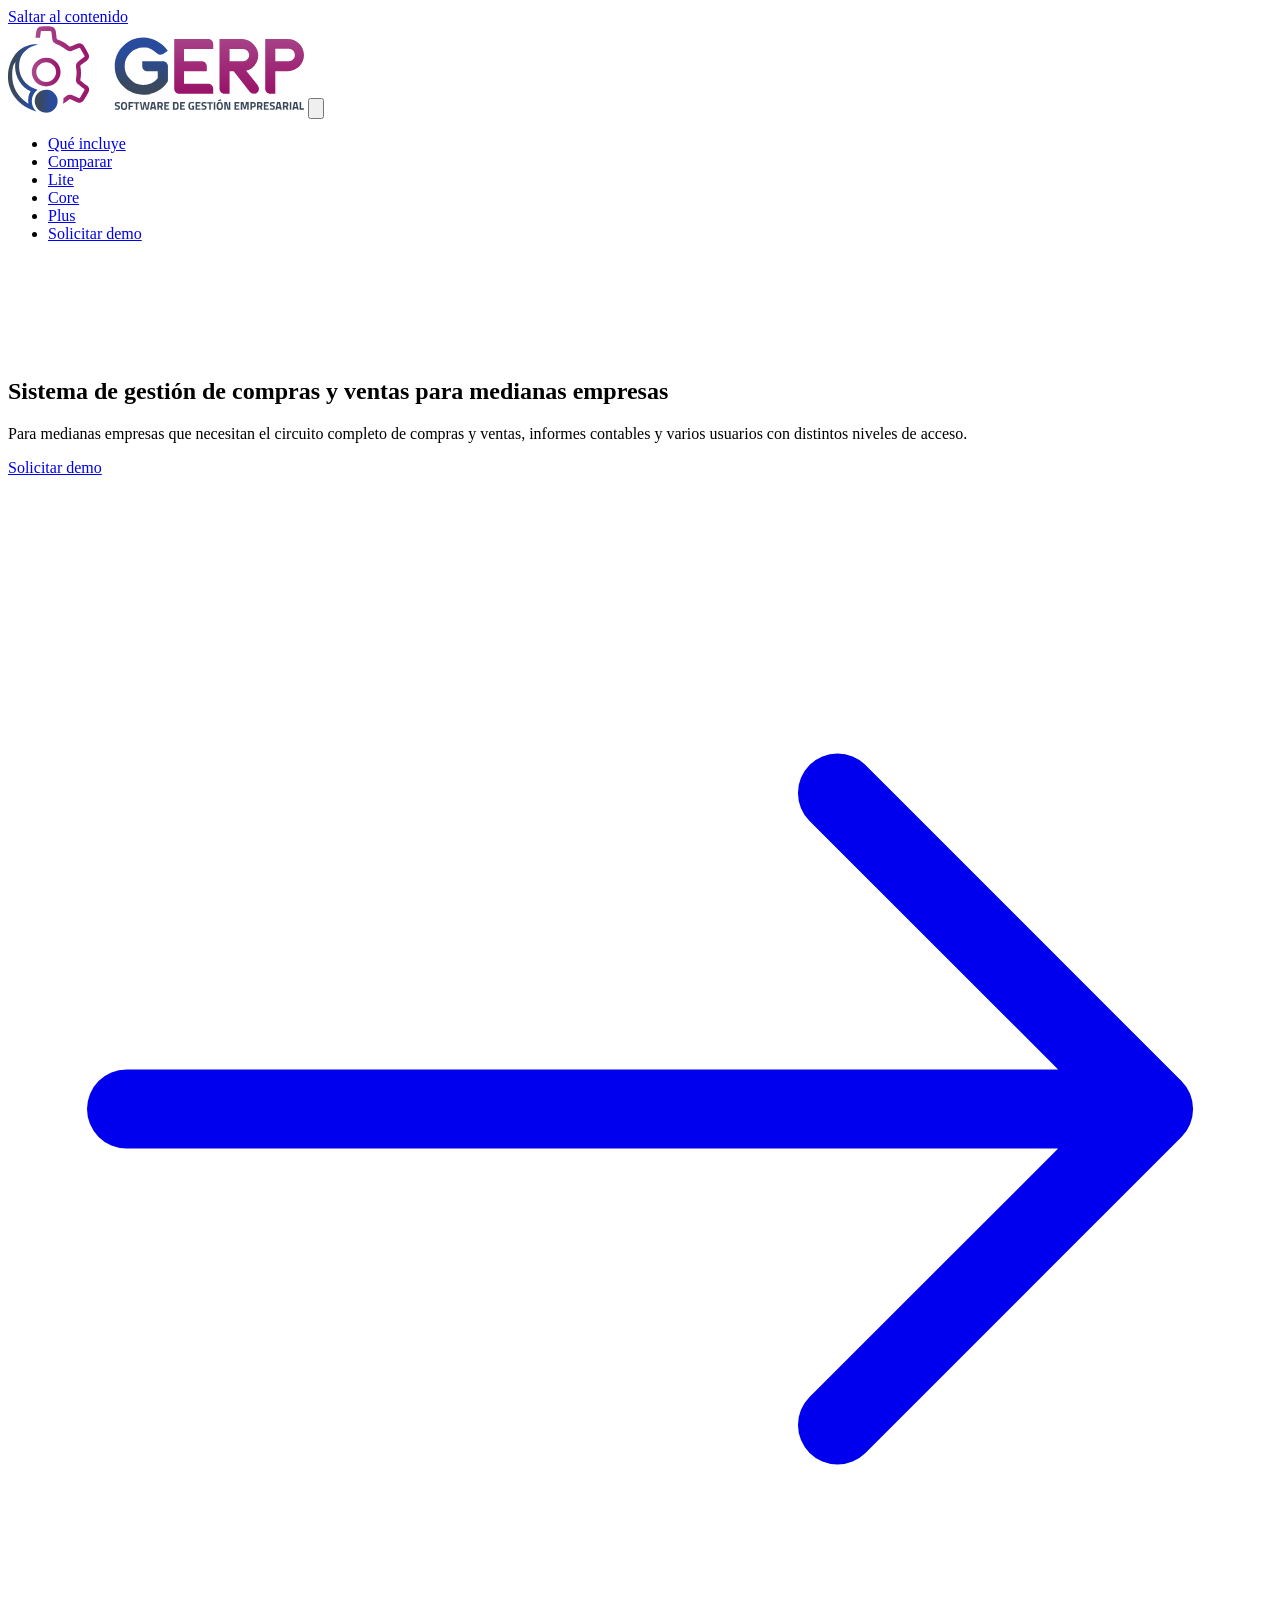
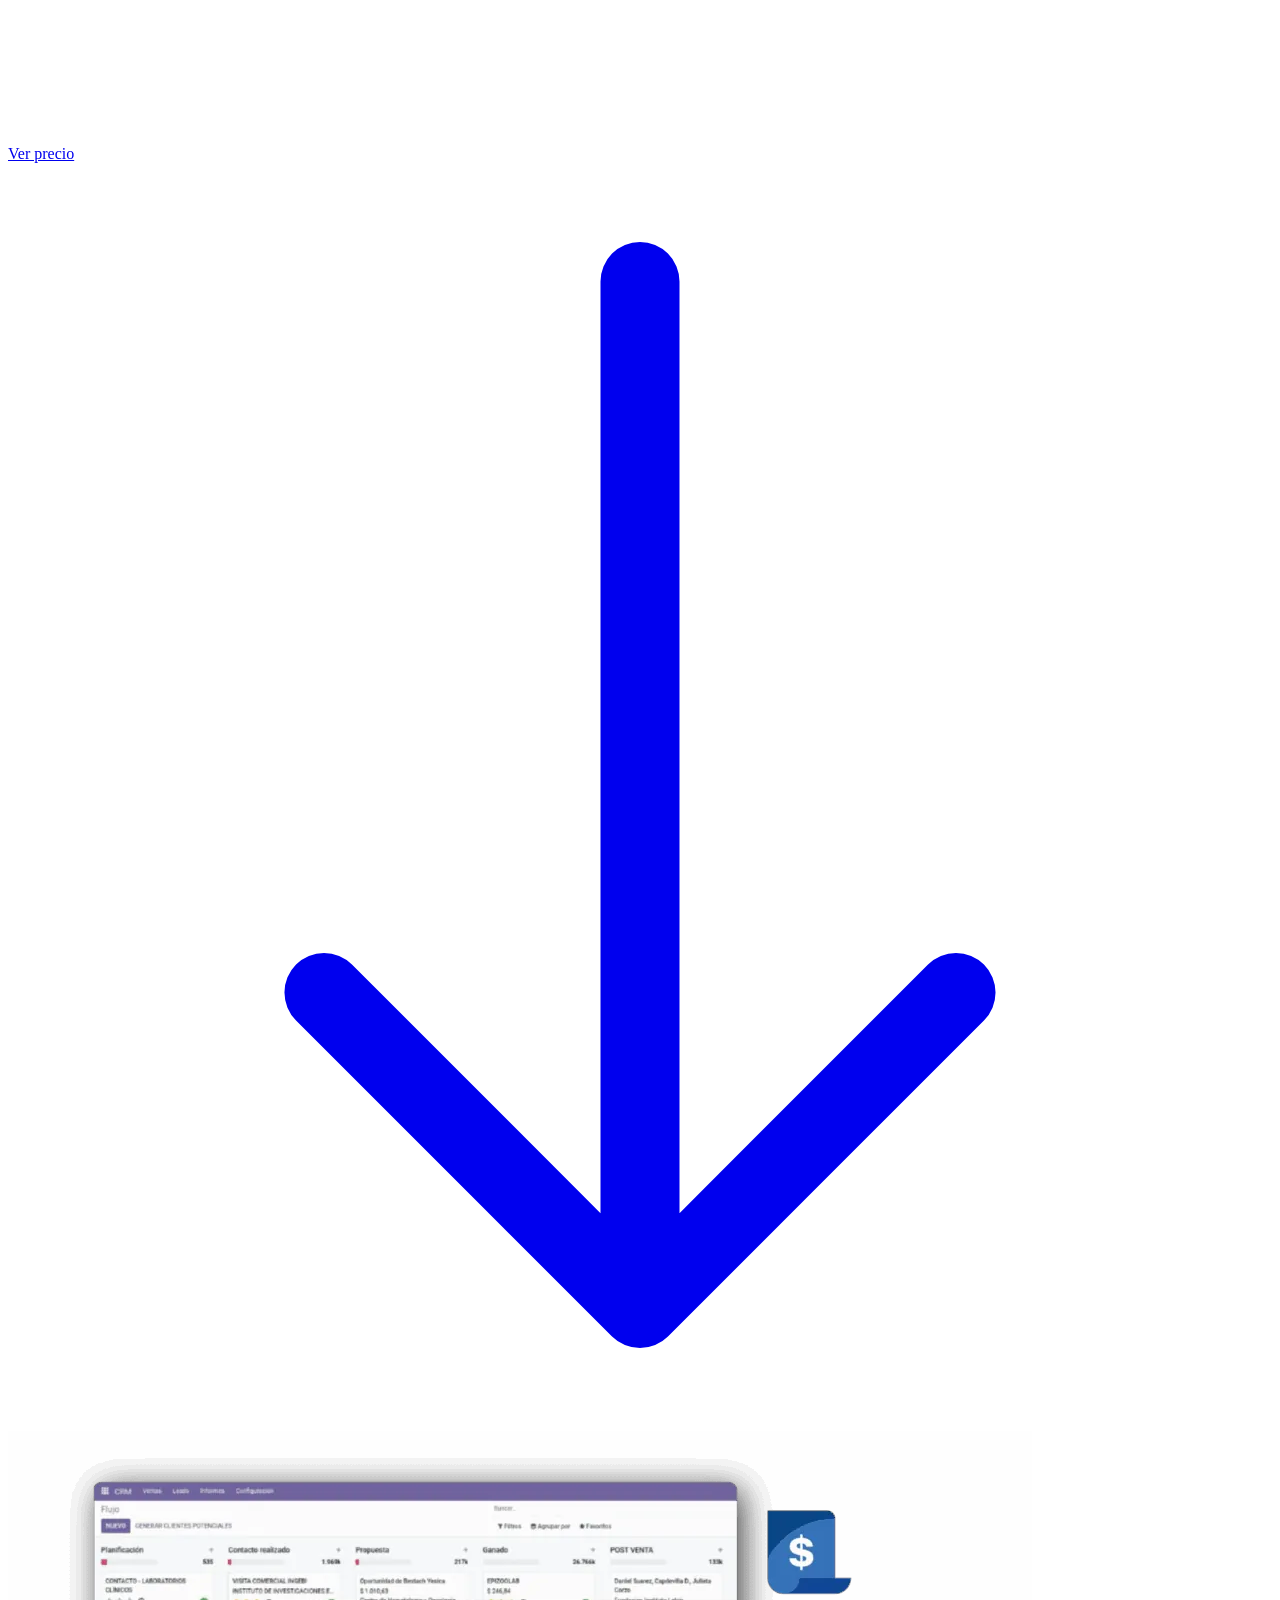
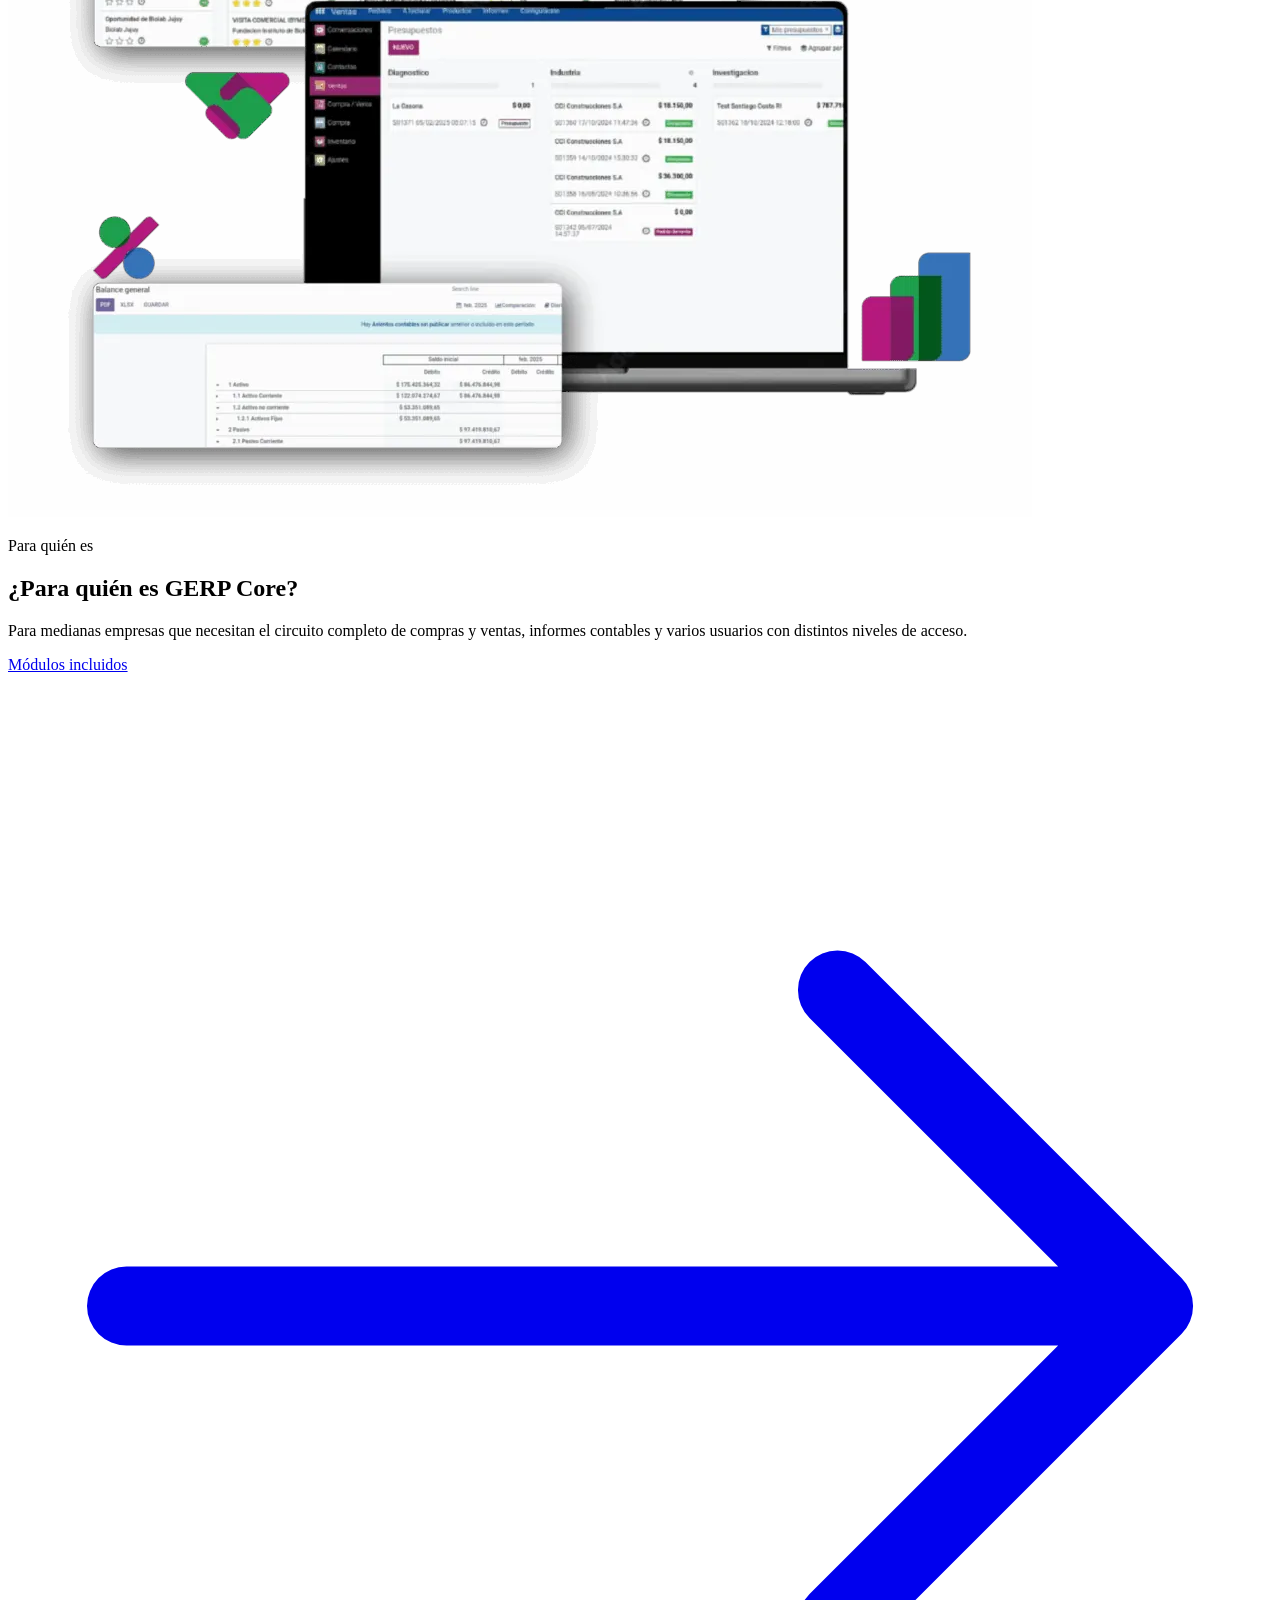
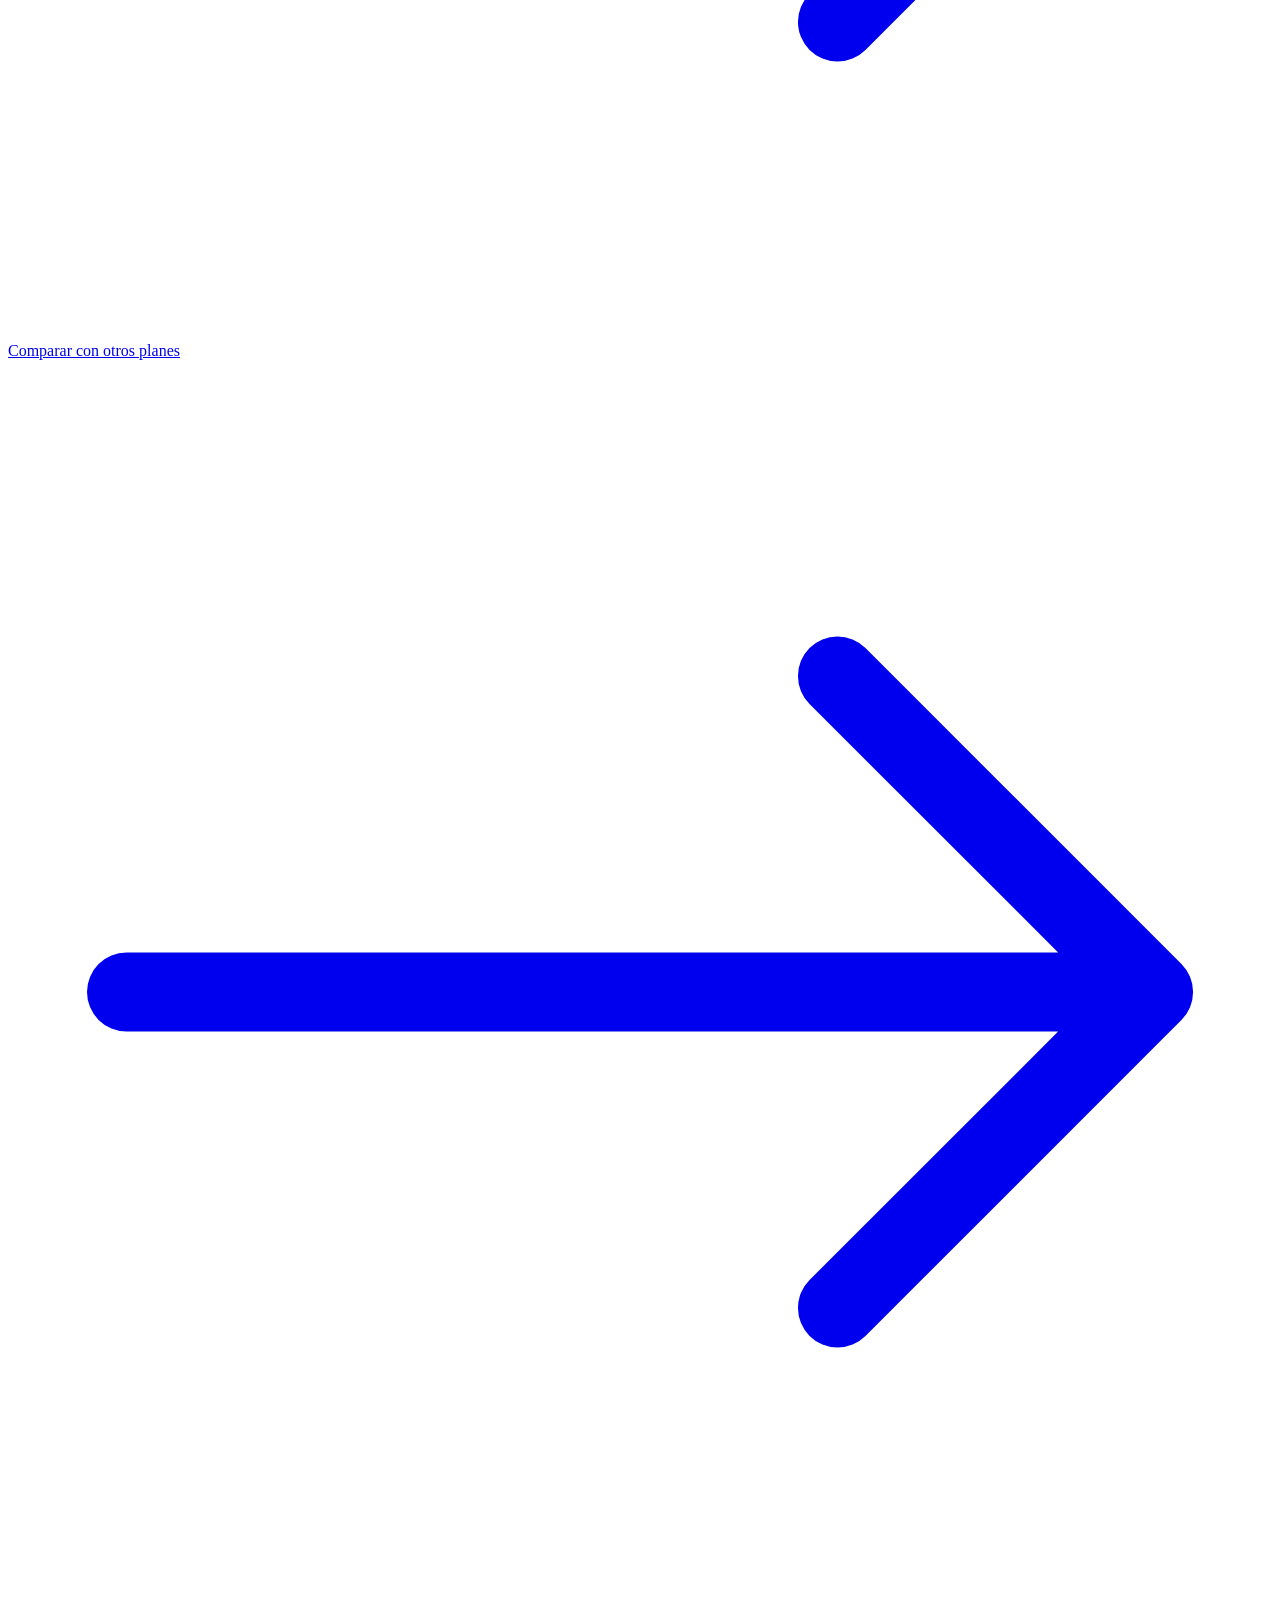
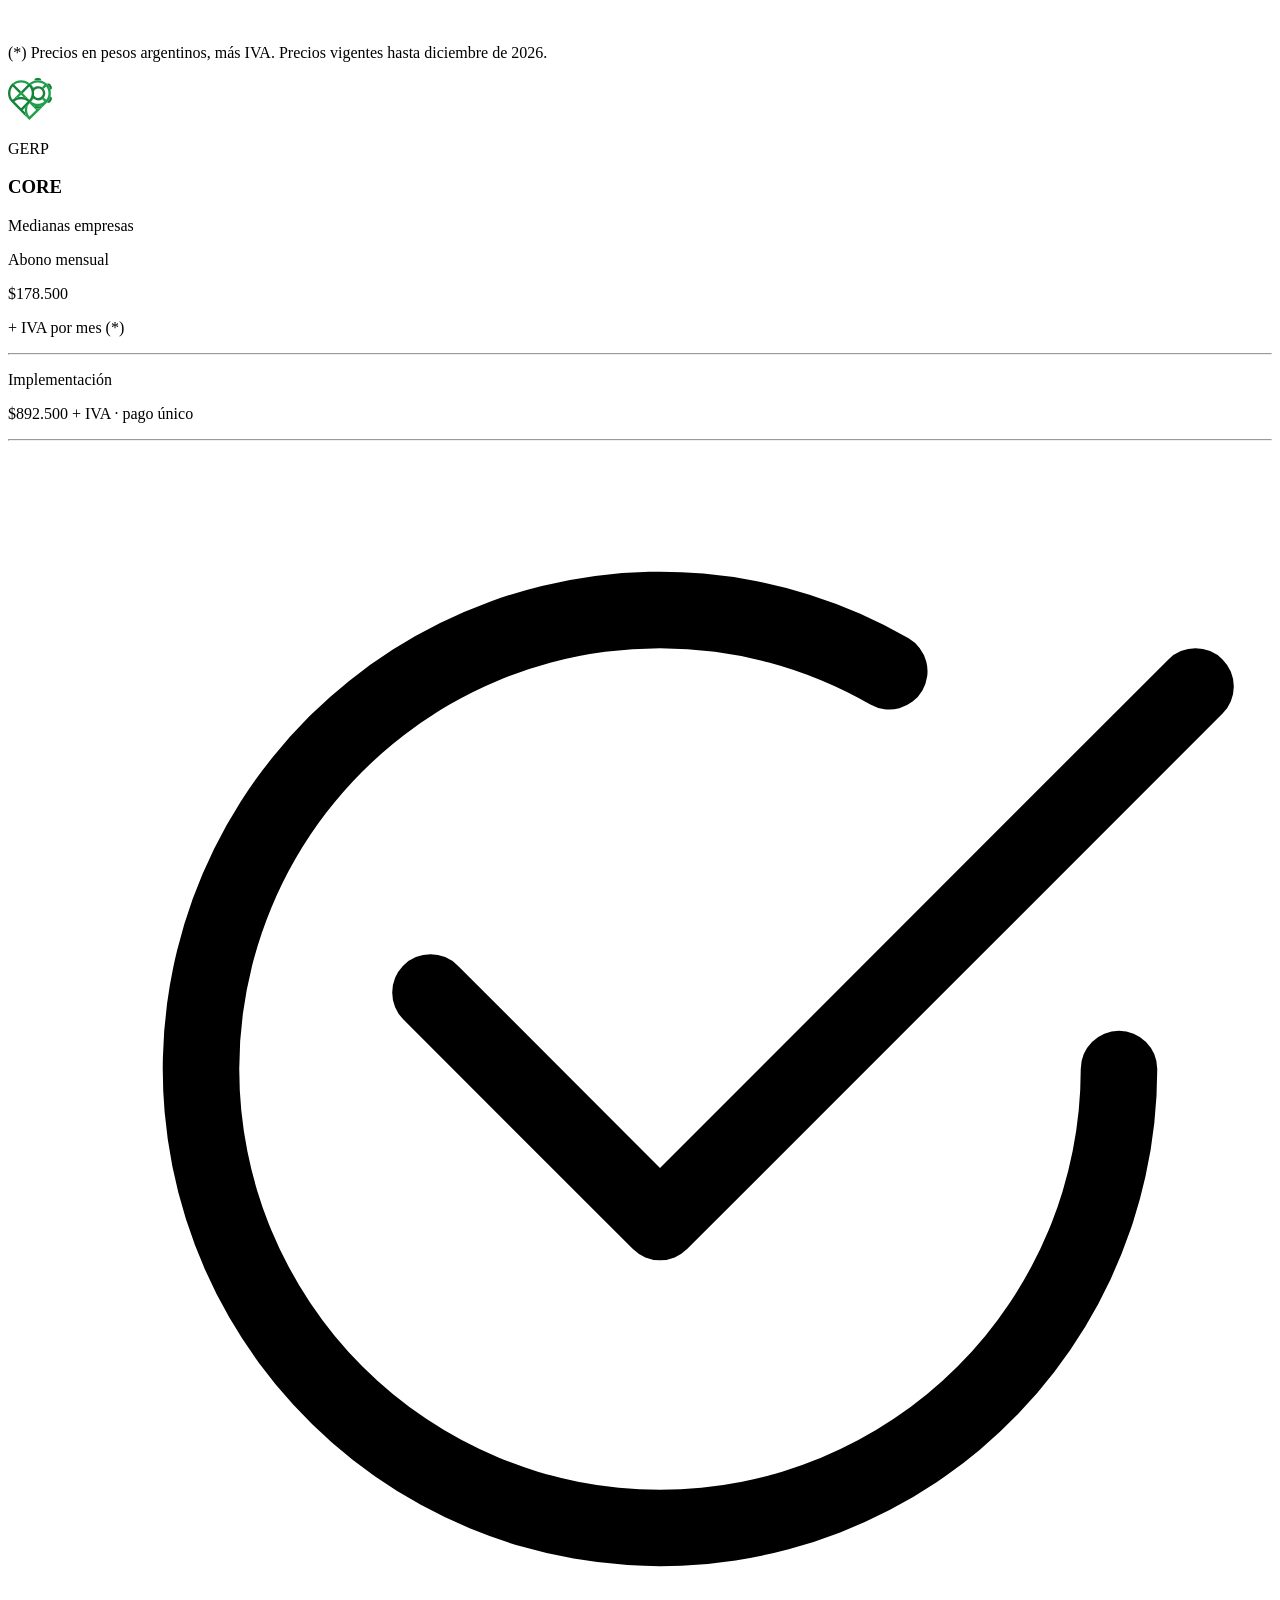
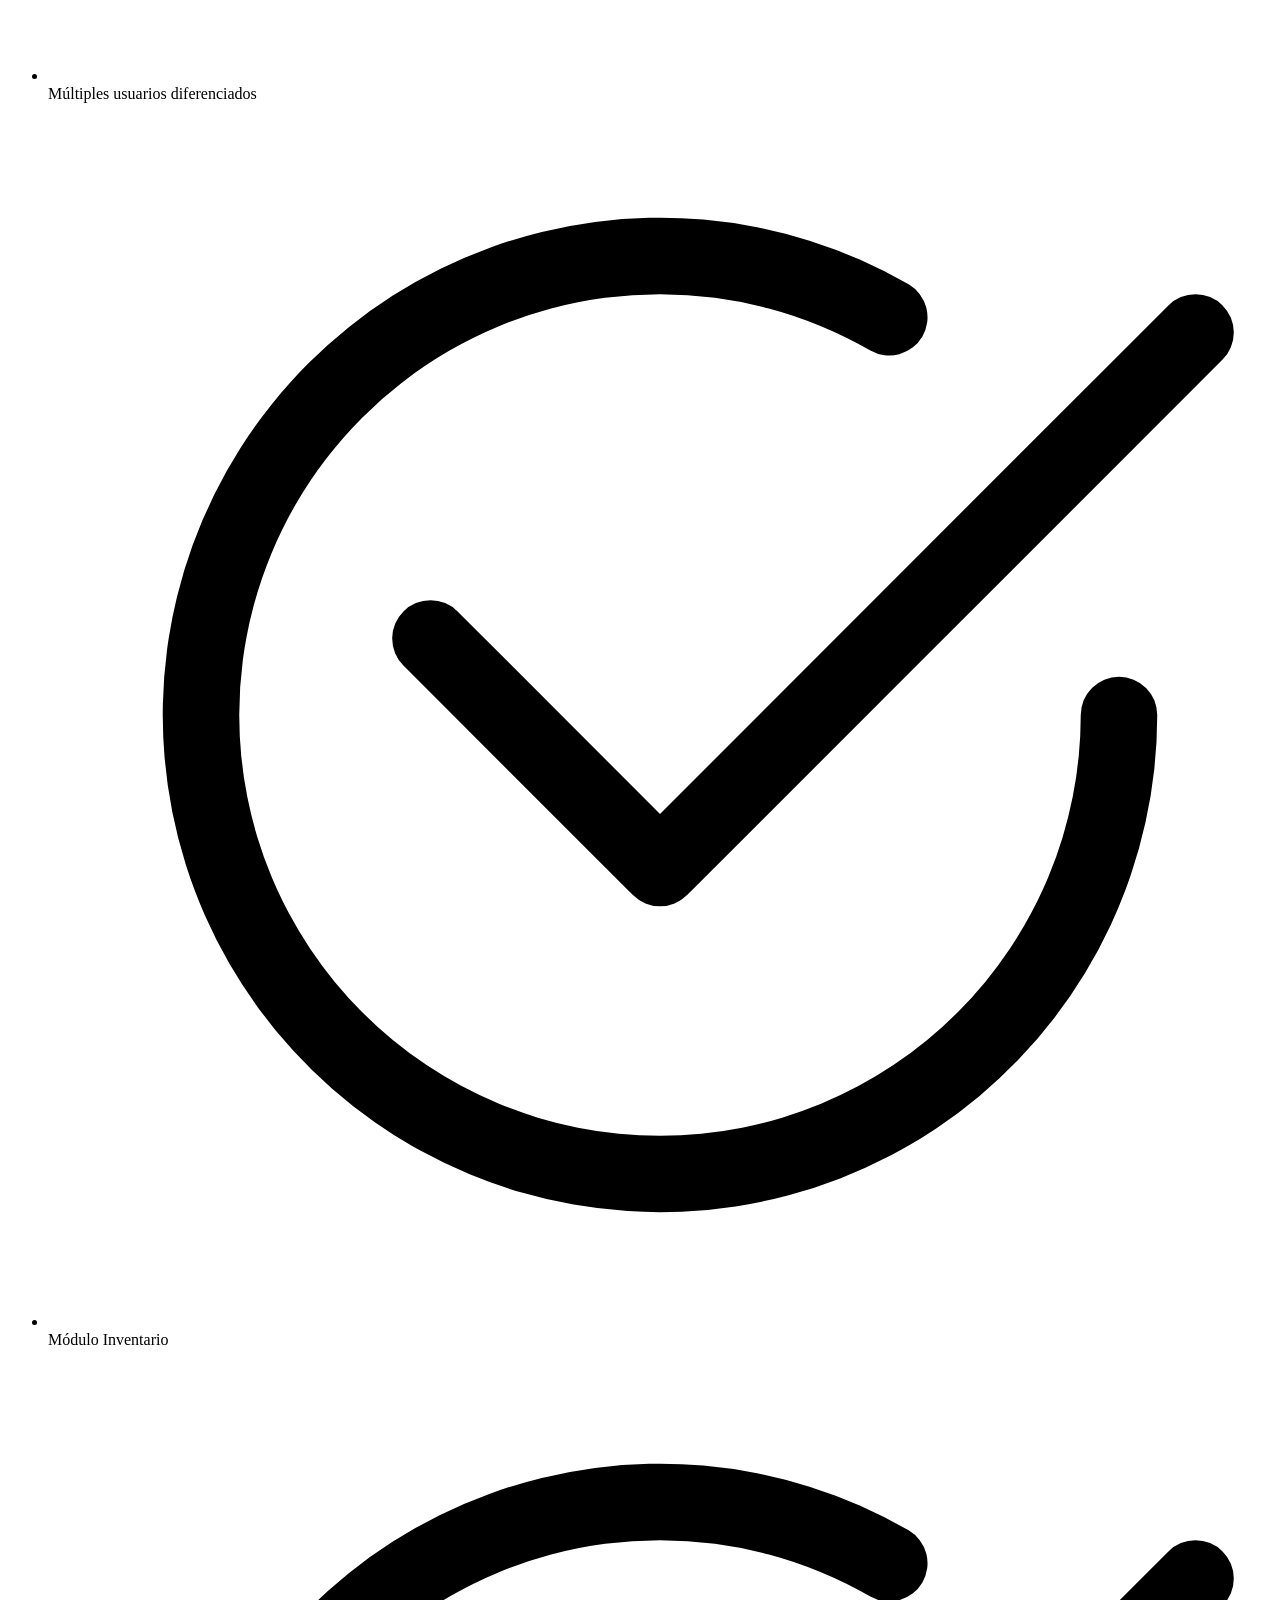
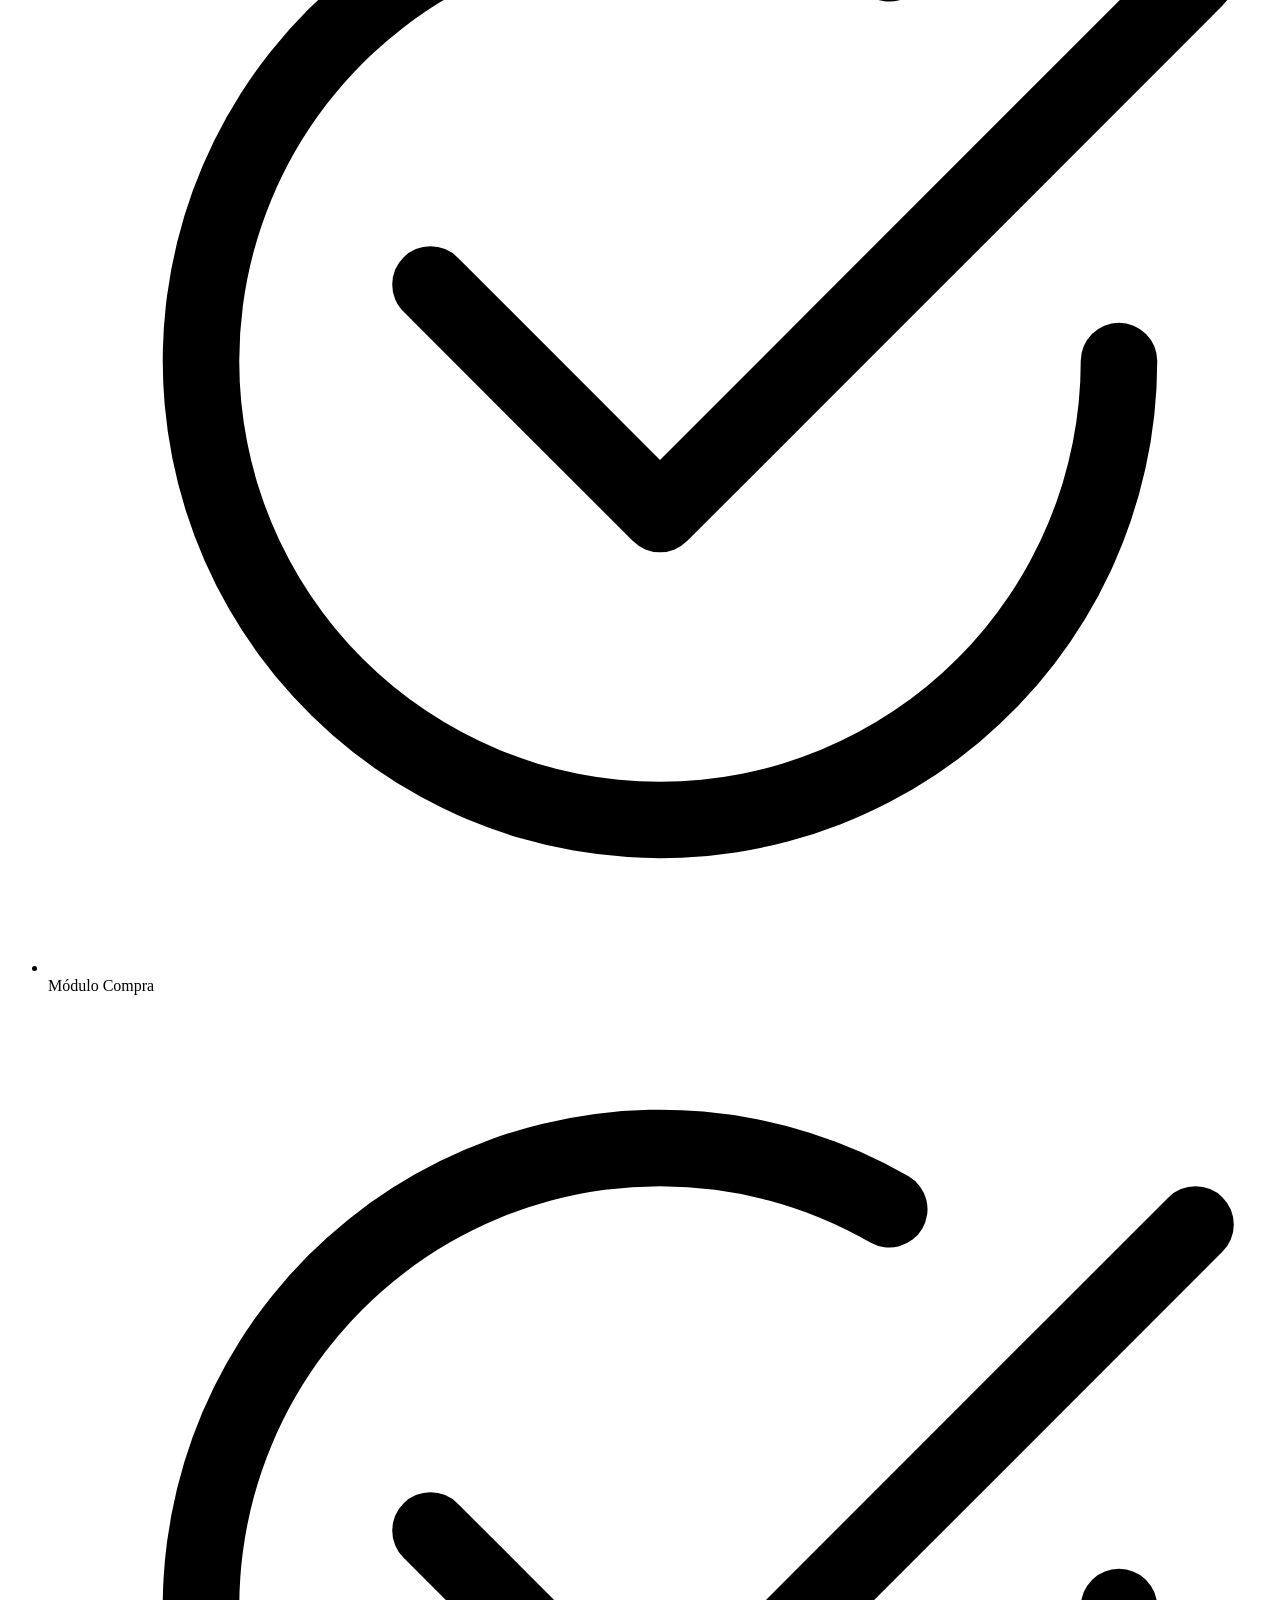
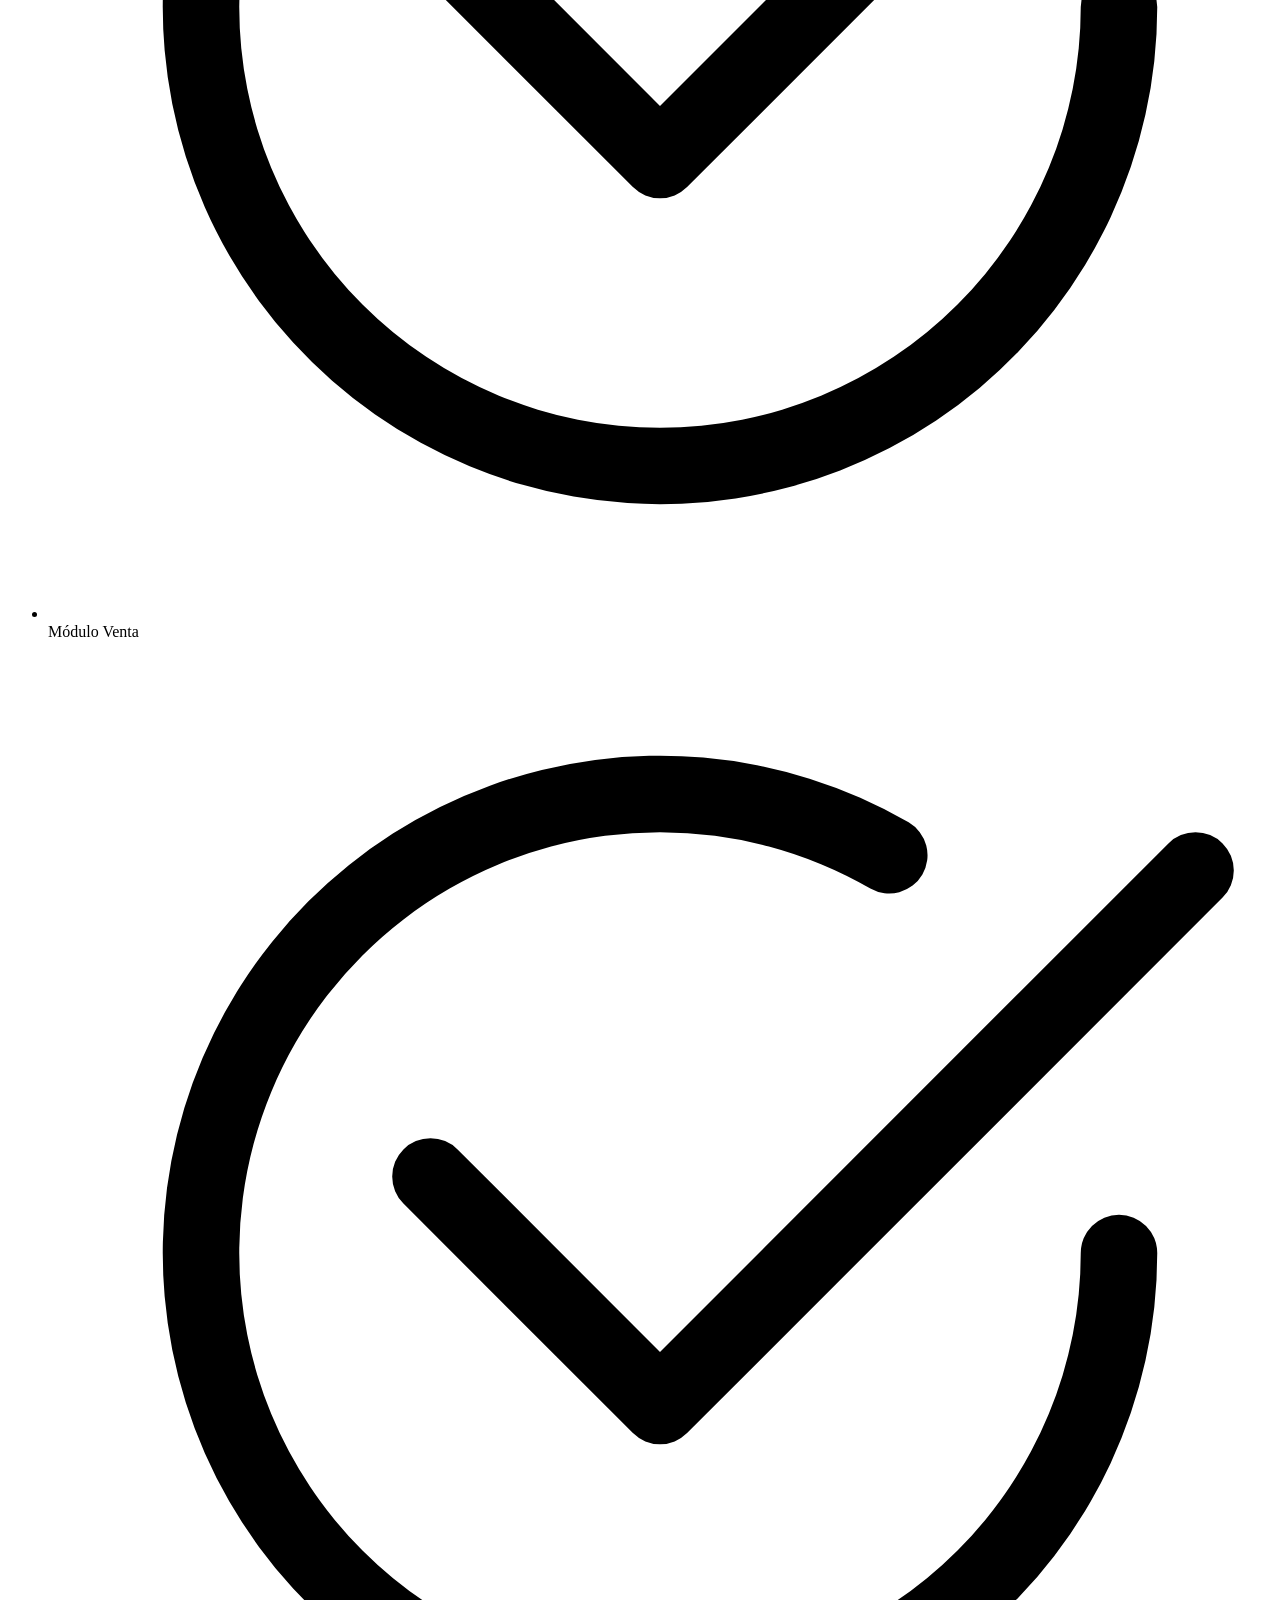
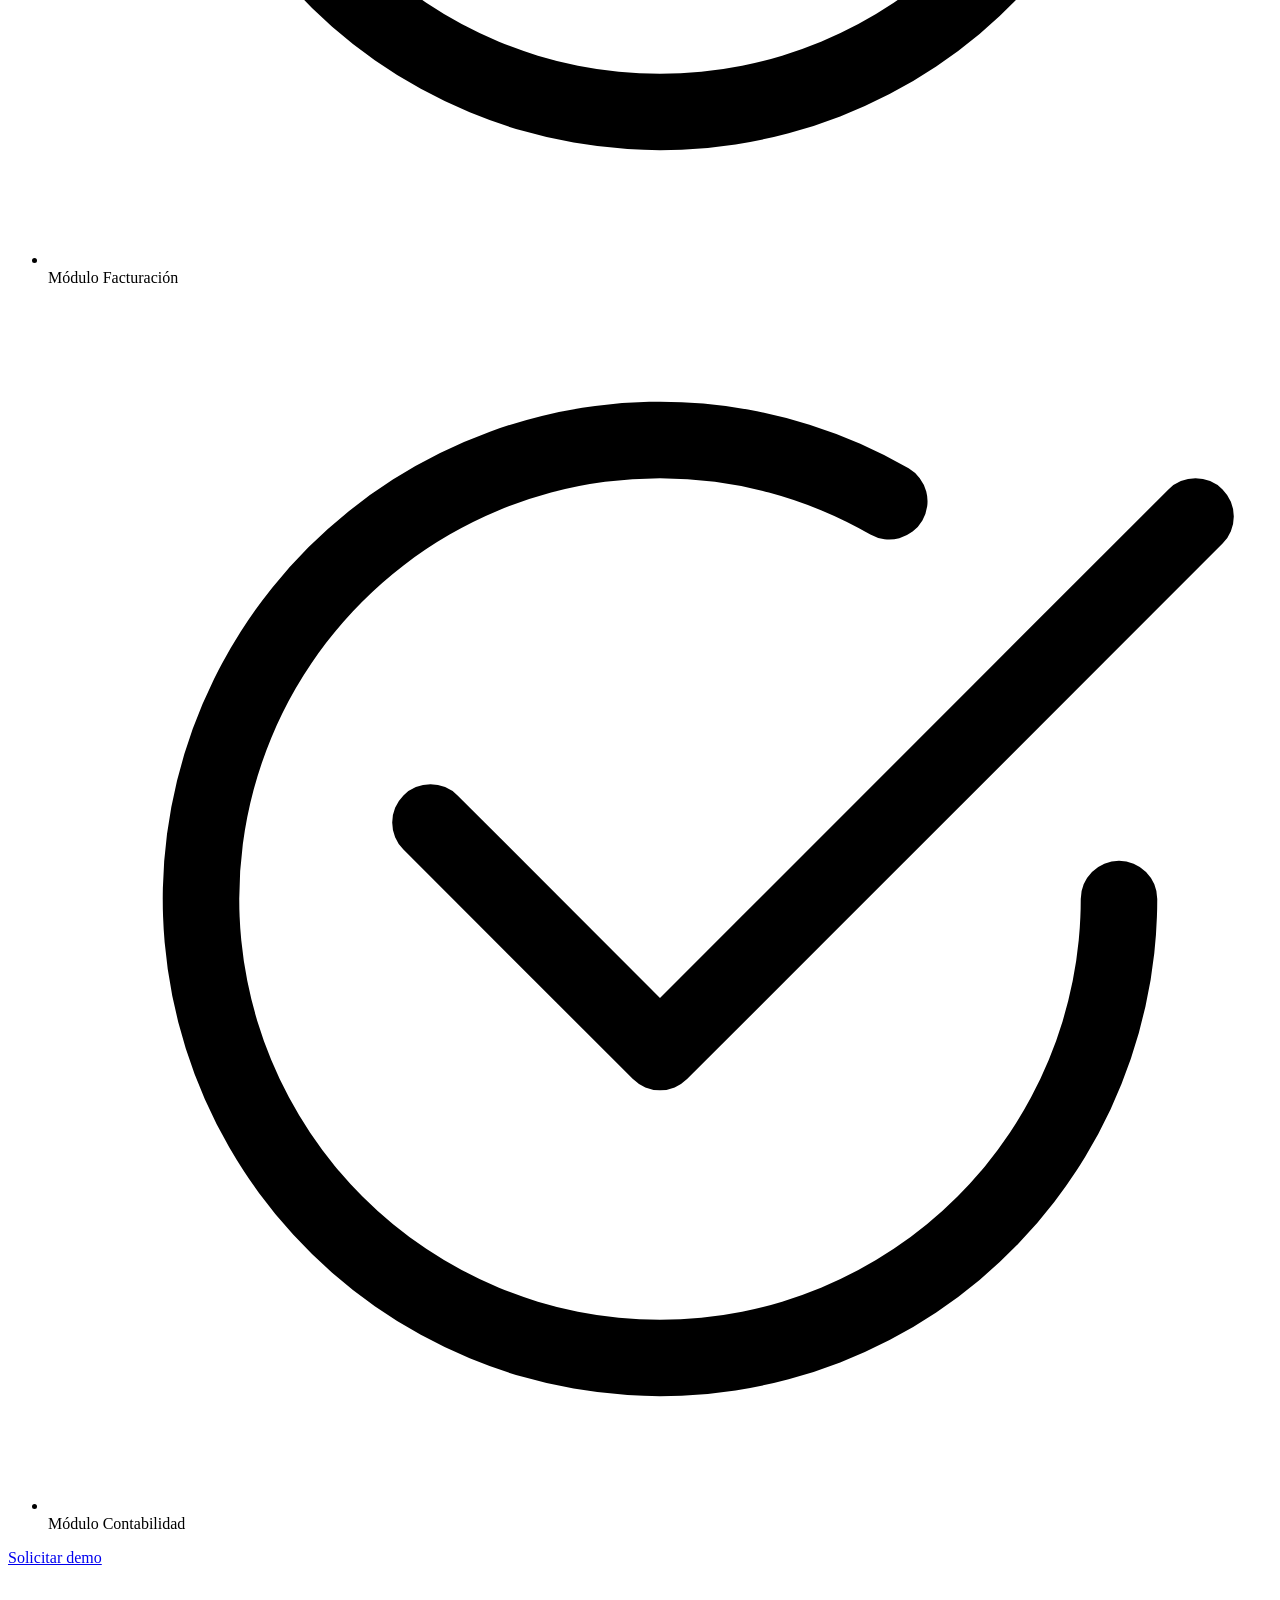
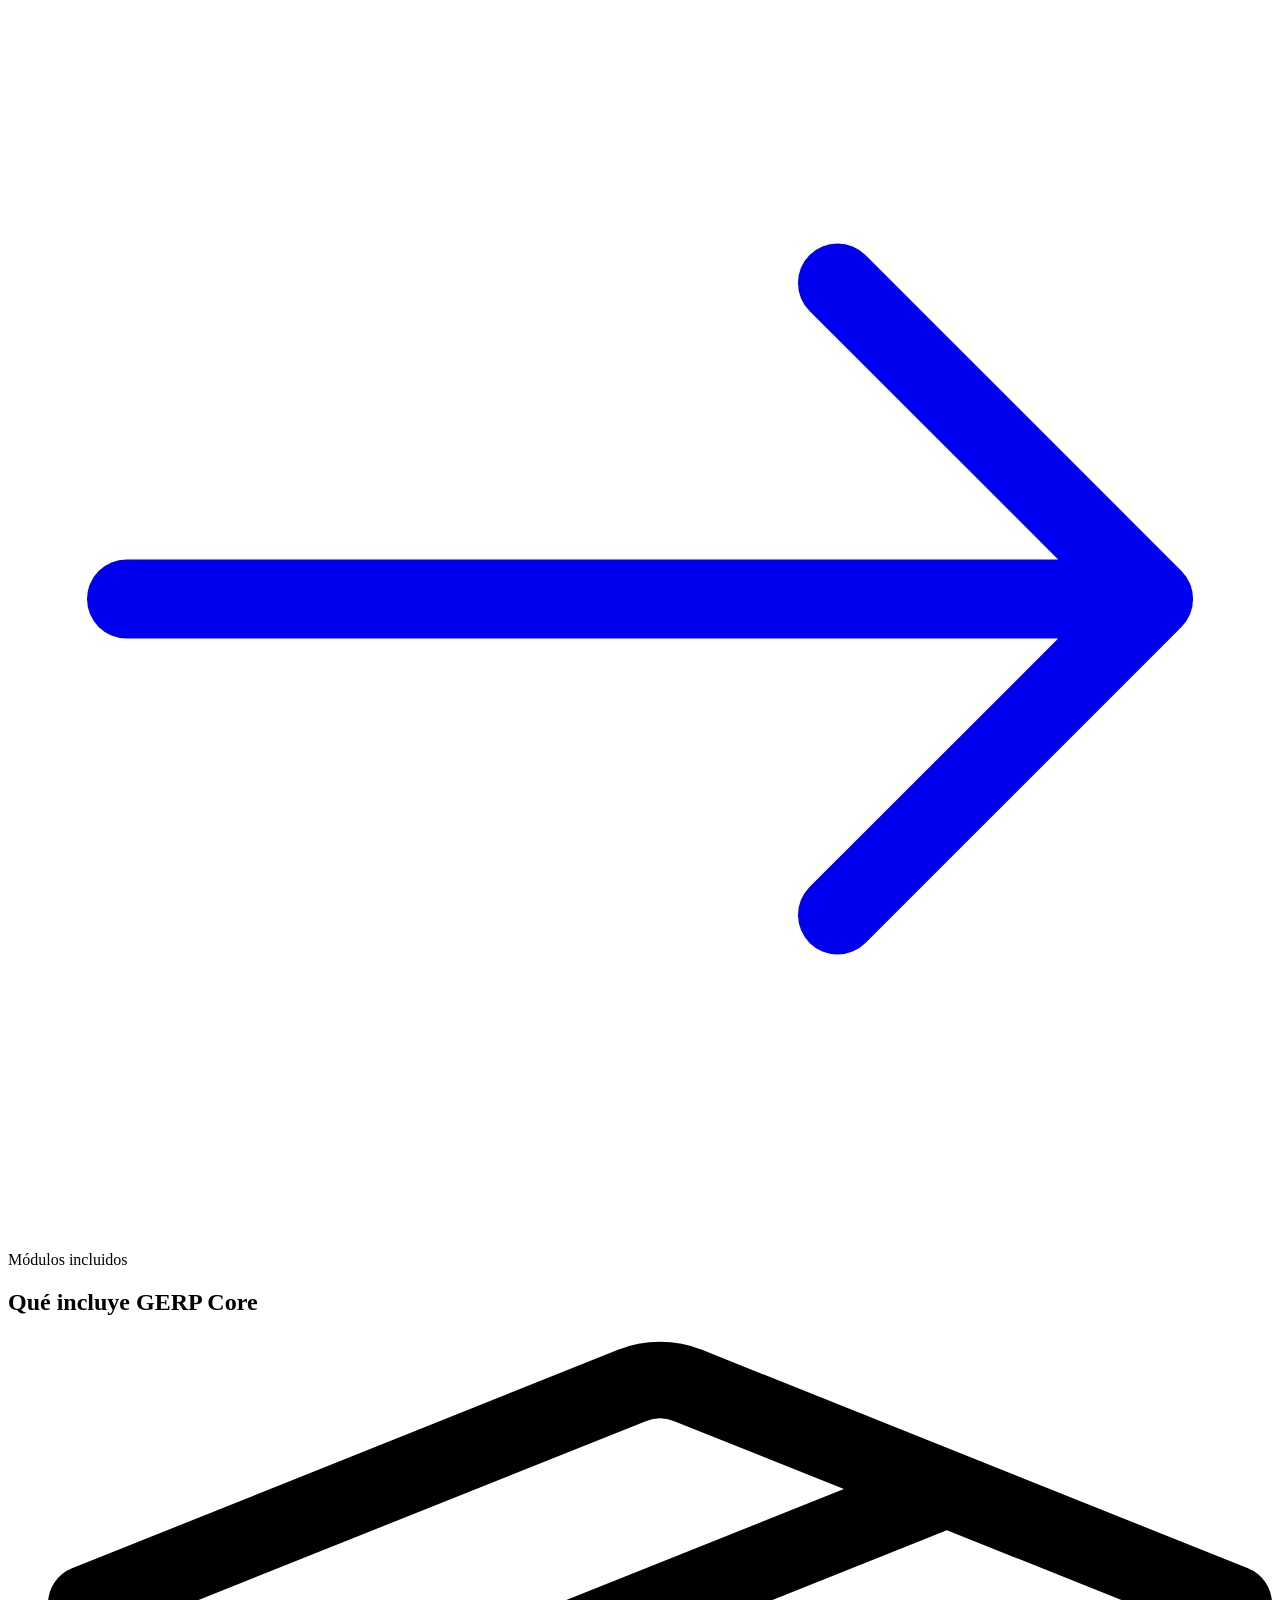
==== core/index.html @ 9de5ced8 "GERP: landings /lite/ /core/ /plus/, íconos y colores de cada versión, comparador de planes, sectore" ====
<!doctype html>
<html lang="es-AR">
<head>
  <meta charset="utf-8">
  <meta name="viewport" content="width=device-width, initial-scale=1">
  <title>GERP Core | Sistema de gestión de compras y ventas para pymes</title>
  <meta name="description" content="GERP Core: sistema de gestión para medianas empresas. Circuito completo de compras y ventas, facturación, contabilidad e inventario, con múltiples usuarios. Precio y demo.">
  <meta name="robots" content="index, follow, max-image-preview:large">
<link rel="canonical" href="https://gerp.ar/core/">  <meta property="og:type" content="website">
  <meta property="og:locale" content="es_AR">
  <meta property="og:site_name" content="GERP">
  <meta property="og:title" content="GERP Core | Sistema de gestión de compras y ventas para pymes">
  <meta property="og:description" content="GERP Core: sistema de gestión para medianas empresas. Circuito completo de compras y ventas, facturación, contabilidad e inventario, con múltiples usuarios. Precio y demo.">
<meta property="og:url" content="https://gerp.ar/core/">  <meta property="og:image" content="https://gerp.ar/assets/img/og/gerp.jpg">
  <meta property="og:image:width" content="1200">
  <meta property="og:image:height" content="630">
  <meta name="twitter:card" content="summary_large_image">
  <meta name="twitter:title" content="GERP Core | Sistema de gestión de compras y ventas para pymes">
  <meta name="twitter:description" content="GERP Core: sistema de gestión para medianas empresas. Circuito completo de compras y ventas, facturación, contabilidad e inventario, con múltiples usuarios. Precio y demo.">
  <meta name="twitter:image" content="https://gerp.ar/assets/img/og/gerp.jpg">
  <meta name="theme-color" content="#ffffff">
  <link rel="icon" href="../favicon.ico" sizes="48x48">
  <link rel="icon" type="image/png" sizes="32x32" href="../assets/icons/favicon/favicon-32x32.png">
  <link rel="icon" type="image/png" sizes="16x16" href="../assets/icons/favicon/favicon-16x16.png">
  <link rel="apple-touch-icon" sizes="180x180" href="../assets/icons/favicon/apple-touch-icon.png">
  <link rel="manifest" href="../assets/icons/favicon/site.webmanifest">
  <link rel="preconnect" href="https://fonts.googleapis.com">
  <link rel="preconnect" href="https://fonts.gstatic.com" crossorigin>
  <link rel="preload" as="style" href="https://fonts.googleapis.com/css2?family=Titillium+Web:ital,wght@0,300;0,400;0,600;0,700;1,400&amp;display=swap">
  <link rel="stylesheet" href="https://fonts.googleapis.com/css2?family=Titillium+Web:ital,wght@0,300;0,400;0,600;0,700;1,400&amp;display=swap" media="print" onload="this.media='all'">
  <noscript><link rel="stylesheet" href="https://fonts.googleapis.com/css2?family=Titillium+Web:ital,wght@0,300;0,400;0,600;0,700;1,400&amp;display=swap"></noscript>
<link rel="preload" as="image" type="image/webp" href="../assets/img/gerp/gerp-hero-1920.webp" media="(min-width: 901px)" fetchpriority="high">
<link rel="preload" as="image" type="image/webp" href="../assets/img/gerp/gerp-hero-900.webp" media="(max-width: 900px)" fetchpriority="high">
  <link rel="stylesheet" href="../assets/css/styles.css">
  <link rel="stylesheet" href="../assets/css/site.css">
<link rel="stylesheet" href="../assets/css/product.css">  <script type="application/ld+json">{
 "@context": "https://schema.org",
 "@graph": [
  {
   "@type": "Organization",
   "@id": "https://gerp.ar/#organizacion",
   "name": "GENEOS",
   "legalName": "Cooperativa de Trabajo GENEOS Ltda.",
   "url": "https://geneos.coop.ar/",
   "email": "info@geneos.com.ar",
   "telephone": "+54 9 249 452-1418",
   "address": {
    "@type": "PostalAddress",
    "streetAddress": "Alem 1015",
    "addressLocality": "Tandil",
    "addressRegion": "Buenos Aires",
    "postalCode": "B7000",
    "addressCountry": "AR"
   }
  },
  {
   "@type": "WebPage",
   "@id": "https://gerp.ar/core/#pagina",
   "url": "https://gerp.ar/core/",
   "name": "GERP Core | Sistema de gestión de compras y ventas para pymes",
   "description": "GERP Core: sistema de gestión para medianas empresas. Circuito completo de compras y ventas, facturación, contabilidad e inventario, con múltiples usuarios. Precio y demo.",
   "inLanguage": "es-AR",
   "publisher": {
    "@id": "https://gerp.ar/#organizacion"
   },
   "primaryImageOfPage": "https://gerp.ar/assets/img/og/gerp.jpg"
  }
 ]
}</script>
<script type="application/ld+json">{
 "@context": "https://schema.org",
 "@type": "FAQPage",
 "mainEntity": [
  {
   "@type": "Question",
   "name": "¿Cuántos usuarios puedo tener?",
   "acceptedAnswer": {
    "@type": "Answer",
    "text": "Múltiples usuarios, cada uno con su nivel de visualización y de acceso."
   }
  },
  {
   "@type": "Question",
   "name": "¿Qué incluye el circuito de compras?",
   "acceptedAnswer": {
    "@type": "Answer",
    "text": "Presupuestos, órdenes de compra generadas desde el presupuesto, autorización, recepción de mercadería, facturas de proveedores, notas de crédito y pagos."
   }
  },
  {
   "@type": "Question",
   "name": "¿Qué diferencia hay entre GERP Core y GERP Plus?",
   "acceptedAnswer": {
    "@type": "Answer",
    "text": "GERP Plus suma un módulo de CRM (leads, oportunidades, equipos de venta y comisiones) y un módulo de producción MRP (listas de materiales, órdenes de producción y centros de producción)."
   }
  },
  {
   "@type": "Question",
   "name": "¿Cómo es la implementación?",
   "acceptedAnswer": {
    "@type": "Answer",
    "text": "Configuramos el sistema, cargamos tus datos iniciales, capacitamos a las personas que lo van a usar y te acompañamos con soporte. La implementación de GERP Core tiene un costo único de $892.500 + IVA."
   }
  },
  {
   "@type": "Question",
   "name": "¿Cómo pido una demo?",
   "acceptedAnswer": {
    "@type": "Answer",
    "text": "Completá el formulario de esta página o escribinos por WhatsApp. Te contactamos para conocer tu empresa y mostrarte GERP Core."
   }
  }
 ]
}</script>
<script type="application/ld+json">{
 "@context": "https://schema.org",
 "@type": "SoftwareApplication",
 "@id": "https://gerp.ar/core/#software",
 "name": "GERP Core",
 "applicationCategory": "BusinessApplication",
 "applicationSubCategory": "ERP",
 "operatingSystem": "Web",
 "description": "GERP Core: sistema de gestión para medianas empresas. Circuito completo de compras y ventas, facturación, contabilidad e inventario, con múltiples usuarios. Precio y demo.",
 "url": "https://gerp.ar/core/",
 "image": "https://gerp.ar/assets/img/2024/11/G-ERP-Core.svg",
 "inLanguage": "es-AR",
 "publisher": {
  "@id": "https://gerp.ar/#organizacion"
 },
 "featureList": [
  "Inventario",
  "Compras",
  "Ventas",
  "Facturación",
  "Contabilidad"
 ],
 "offers": {
  "@type": "Offer",
  "name": "GERP Core",
  "price": 178500,
  "priceCurrency": "ARS",
  "url": "https://gerp.ar/core/",
  "priceSpecification": {
   "@type": "UnitPriceSpecification",
   "price": 178500,
   "priceCurrency": "ARS",
   "unitText": "mes",
   "valueAddedTaxIncluded": false
  }
 }
}</script>
<script type="application/ld+json">{
 "@context": "https://schema.org",
 "@type": "BreadcrumbList",
 "itemListElement": [
  {
   "@type": "ListItem",
   "position": 1,
   "name": "GERP",
   "item": "https://gerp.ar/"
  },
  {
   "@type": "ListItem",
   "position": 2,
   "name": "GERP Core",
   "item": "https://gerp.ar/core/"
  }
 ]
}</script>
</head>
<body class="standalone pp-theme-gerp page-gerp page-plan page-plan-core">
  <a class="skip-link" href="#contenido">Saltar al contenido</a>
  <header class="site-header">
    <div class="container header-inner">
      <a class="brand" href="../"><img src="../assets/img/2025/02/Isologo-GERP-Full.svg" alt="GERP, ir al inicio" width="296" height="87"></a>
      <button class="nav-toggle" aria-expanded="false" aria-controls="menu" aria-label="Abrir menú"><svg class="icon" aria-hidden="true" focusable="false" viewBox="0 0 24 24" fill="none" stroke="currentColor" stroke-width="2" stroke-linecap="round" stroke-linejoin="round"><path d="M3 6h18M3 12h18M3 18h18"/></svg>
</button>
      <nav class="site-nav" id="menu" aria-label="Navegación principal">
        <ul>
<li><a href="#incluye">Qué incluye</a></li><li><a href="#comparar">Comparar</a></li><li><a href="../lite/">Lite</a></li><li><a href="../core/" aria-current="page">Core</a></li><li><a href="../plus/">Plus</a></li>          <li class="nav-cta"><a href="#demo">Solicitar demo</a></li>
        </ul>
      </nav>
    </div>
  </header>
  <main id="contenido">
<div class="pp pp-theme-gerp pp-plan-page" style="--pp-deep-rgb: 19, 131, 56; --pp-accent: #138338; --pp-eyebrow-2: #138338; --pp-steps-ico: #138338; --pp-highlight: #1e9f4b; --pp-btn: #138338; --pp-btn-hover: #0b6b33; --pp-btn2: #fff; --pp-btn2-text: #138338; --pp-soft: #f0f8f2; --pp-soft-2: #f0f8f2; --pp-icon-bg: #f0f8f2; --pp-line: #1e9f4b; --pp-quote-bg: #138338;">

<section class="pp-hero pp-wave" style="--pp-hero-img: url('../img/gerp/gerp-hero-1920.webp'); --pp-hero-img-sm: url('../img/gerp/gerp-hero-900.webp'); --pp-hero-pos: right center; --pp-hero-fade: .25; --pp-wave-next: #f0f8f2;">
  <div class="pp-container pp-hero-grid">
    <div class="pp-hero-copy">
<img class="pp-hero-logo" src="../assets/img/gerp-planes/gerp-core-logo-blanco.svg" alt="GERP Core" width="231" height="95">      <h1><span>Sistema de gestión</span> <span>de compras y ventas para</span> <span>medianas empresas</span></h1>
<p class="pp-hero-lead">Para medianas empresas que necesitan el circuito completo de compras y ventas, informes contables y varios usuarios con distintos niveles de acceso.</p>      <div class="pp-hero-actions"><a class="pp-btn pp-btn-accent " href="#demo" data-version="core">Solicitar demo <svg class="icon bi" aria-hidden="true" focusable="false" xmlns="http://www.w3.org/2000/svg" fill="currentColor" viewBox="0 0 16 16">
  <path fill-rule="evenodd" d="M1 8a.5.5 0 0 1 .5-.5h11.793l-3.147-3.146a.5.5 0 0 1 .708-.708l4 4a.5.5 0 0 1 0 .708l-4 4a.5.5 0 0 1-.708-.708L13.293 8.5H1.5A.5.5 0 0 1 1 8"/>
</svg>
</a><a class="pp-btn pp-btn-outline-light " href="#precio">Ver precio <svg class="icon bi" aria-hidden="true" focusable="false" xmlns="http://www.w3.org/2000/svg" fill="currentColor" viewBox="0 0 16 16">
  <path fill-rule="evenodd" d="M8 1a.5.5 0 0 1 .5.5v11.793l3.146-3.147a.5.5 0 0 1 .708.708l-4 4a.5.5 0 0 1-.708 0l-4-4a.5.5 0 0 1 .708-.708L7.5 13.293V1.5A.5.5 0 0 1 8 1"/>
</svg>
</a></div>
    </div>
    <div class="pp-hero-media">
      <img class="pp-shot" src="../assets/img/2026/01/Beneficios-GERP-1536x1029-1-1024x686.webp" alt="GERP Core en computadora, tablet y celular" width="1024" height="686" fetchpriority="high">
    </div>
  </div>
</section>

<section class="pp-section pp-soft" id="precio" aria-labelledby="precio-title">
  <div class="pp-container pp-fit">
    <div class="pp-fit-copy">
      <p class="pp-eyebrow">Para quién es</p>
      <h2 id="precio-title">¿Para quién es GERP Core?</h2>
      <p>Para medianas empresas que necesitan el circuito completo de compras y ventas, informes contables y varios usuarios con distintos niveles de acceso.</p>
      <p class="pp-fit-links"><a class="pp-more" href="#incluye">Módulos incluidos <svg class="icon bi" aria-hidden="true" focusable="false" xmlns="http://www.w3.org/2000/svg" fill="currentColor" viewBox="0 0 16 16">
  <path fill-rule="evenodd" d="M1 8a.5.5 0 0 1 .5-.5h11.793l-3.147-3.146a.5.5 0 0 1 .708-.708l4 4a.5.5 0 0 1 0 .708l-4 4a.5.5 0 0 1-.708-.708L13.293 8.5H1.5A.5.5 0 0 1 1 8"/>
</svg>
</a> <a class="pp-more" href="#comparar">Comparar con otros planes <svg class="icon bi" aria-hidden="true" focusable="false" xmlns="http://www.w3.org/2000/svg" fill="currentColor" viewBox="0 0 16 16">
  <path fill-rule="evenodd" d="M1 8a.5.5 0 0 1 .5-.5h11.793l-3.147-3.146a.5.5 0 0 1 .708-.708l4 4a.5.5 0 0 1 0 .708l-4 4a.5.5 0 0 1-.708-.708L13.293 8.5H1.5A.5.5 0 0 1 1 8"/>
</svg>
</a></p>
      <p class="pp-note" style="text-align:left">(*) Precios en pesos argentinos, más IVA. Precios vigentes hasta diciembre de 2026.</p>
    </div>
    <article class="pp-plan pp-plan-x is-featured" id="plan-core" style="--pp-plan-color: #138338; --pp-btn: #138338; --pp-btn-hover: #0b6b33; --pp-plan-accent: #1e9f4b;">
  <header class="pp-plan-head">
    <span class="pp-plan-icon"><img src="../assets/img/2024/11/G-ERP-Core.svg" alt="" width="44" height="42"></span>
    <div>
      <p class="pp-plan-brand">GERP</p>
      <h3 class="pp-plan-name">CORE</h3>
      <p class="pp-plan-sub">Medianas empresas</p>
    </div>
  </header>
  <div class="pp-plan-body">
    <p class="pp-plan-label">Abono mensual</p>
    <p class="pp-plan-price">$178.500</p>
    <p class="pp-plan-tax">+ IVA por mes (*)</p>
    <hr class="pp-plan-sep">
    <p class="pp-plan-label">Implementación</p>
    <p class="pp-plan-impl"><span class="pp-plan-impl-amount">$892.500</span> <span class="pp-plan-impl-tax">+ IVA · pago único</span></p>
    <hr class="pp-plan-sep">
    <ul class="pp-plan-feats"><li><svg class="icon bi" aria-hidden="true" focusable="false" xmlns="http://www.w3.org/2000/svg" fill="currentColor" viewBox="0 0 16 16">
  <path d="M2.5 8a5.5 5.5 0 0 1 8.25-4.764.5.5 0 0 0 .5-.866A6.5 6.5 0 1 0 14.5 8a.5.5 0 0 0-1 0 5.5 5.5 0 1 1-11 0"/>
  <path d="M15.354 3.354a.5.5 0 0 0-.708-.708L8 9.293 5.354 6.646a.5.5 0 1 0-.708.708l3 3a.5.5 0 0 0 .708 0z"/>
</svg>
<span>Múltiples usuarios diferenciados</span></li><li><svg class="icon bi" aria-hidden="true" focusable="false" xmlns="http://www.w3.org/2000/svg" fill="currentColor" viewBox="0 0 16 16">
  <path d="M2.5 8a5.5 5.5 0 0 1 8.25-4.764.5.5 0 0 0 .5-.866A6.5 6.5 0 1 0 14.5 8a.5.5 0 0 0-1 0 5.5 5.5 0 1 1-11 0"/>
  <path d="M15.354 3.354a.5.5 0 0 0-.708-.708L8 9.293 5.354 6.646a.5.5 0 1 0-.708.708l3 3a.5.5 0 0 0 .708 0z"/>
</svg>
<span>Módulo Inventario</span></li><li><svg class="icon bi" aria-hidden="true" focusable="false" xmlns="http://www.w3.org/2000/svg" fill="currentColor" viewBox="0 0 16 16">
  <path d="M2.5 8a5.5 5.5 0 0 1 8.25-4.764.5.5 0 0 0 .5-.866A6.5 6.5 0 1 0 14.5 8a.5.5 0 0 0-1 0 5.5 5.5 0 1 1-11 0"/>
  <path d="M15.354 3.354a.5.5 0 0 0-.708-.708L8 9.293 5.354 6.646a.5.5 0 1 0-.708.708l3 3a.5.5 0 0 0 .708 0z"/>
</svg>
<span>Módulo Compra</span></li><li><svg class="icon bi" aria-hidden="true" focusable="false" xmlns="http://www.w3.org/2000/svg" fill="currentColor" viewBox="0 0 16 16">
  <path d="M2.5 8a5.5 5.5 0 0 1 8.25-4.764.5.5 0 0 0 .5-.866A6.5 6.5 0 1 0 14.5 8a.5.5 0 0 0-1 0 5.5 5.5 0 1 1-11 0"/>
  <path d="M15.354 3.354a.5.5 0 0 0-.708-.708L8 9.293 5.354 6.646a.5.5 0 1 0-.708.708l3 3a.5.5 0 0 0 .708 0z"/>
</svg>
<span>Módulo Venta</span></li><li><svg class="icon bi" aria-hidden="true" focusable="false" xmlns="http://www.w3.org/2000/svg" fill="currentColor" viewBox="0 0 16 16">
  <path d="M2.5 8a5.5 5.5 0 0 1 8.25-4.764.5.5 0 0 0 .5-.866A6.5 6.5 0 1 0 14.5 8a.5.5 0 0 0-1 0 5.5 5.5 0 1 1-11 0"/>
  <path d="M15.354 3.354a.5.5 0 0 0-.708-.708L8 9.293 5.354 6.646a.5.5 0 1 0-.708.708l3 3a.5.5 0 0 0 .708 0z"/>
</svg>
<span>Módulo Facturación</span></li><li><svg class="icon bi" aria-hidden="true" focusable="false" xmlns="http://www.w3.org/2000/svg" fill="currentColor" viewBox="0 0 16 16">
  <path d="M2.5 8a5.5 5.5 0 0 1 8.25-4.764.5.5 0 0 0 .5-.866A6.5 6.5 0 1 0 14.5 8a.5.5 0 0 0-1 0 5.5 5.5 0 1 1-11 0"/>
  <path d="M15.354 3.354a.5.5 0 0 0-.708-.708L8 9.293 5.354 6.646a.5.5 0 1 0-.708.708l3 3a.5.5 0 0 0 .708 0z"/>
</svg>
<span>Módulo Contabilidad</span></li></ul>
    <div class="pp-plan-actions">
      <a class="pp-btn pp-btn-primary pp-plan-cta" href="#demo" data-version="core">Solicitar demo <svg class="icon bi" aria-hidden="true" focusable="false" xmlns="http://www.w3.org/2000/svg" fill="currentColor" viewBox="0 0 16 16">
  <path fill-rule="evenodd" d="M1 8a.5.5 0 0 1 .5-.5h11.793l-3.147-3.146a.5.5 0 0 1 .708-.708l4 4a.5.5 0 0 1 0 .708l-4 4a.5.5 0 0 1-.708-.708L13.293 8.5H1.5A.5.5 0 0 1 1 8"/>
</svg>
</a>
    </div>
  </div>
</article>
  </div>
</section>

<section class="pp-section pp-white" id="incluye">
  <div class="pp-container">
    <header class="pp-head">
<p class="pp-eyebrow">Módulos incluidos</p>      <h2>Qué incluye GERP Core</h2>
    </header>
    <ul class="pp-modules-grid pp-modules-5">
      <li>
        <div class="pp-module" style="--pp-ico: #138338">
          <span class="pp-module-ico"><svg class="icon bi" aria-hidden="true" focusable="false" xmlns="http://www.w3.org/2000/svg" fill="currentColor" viewBox="0 0 16 16">
  <path d="M8.186 1.113a.5.5 0 0 0-.372 0L1.846 3.5l2.404.961L10.404 2zm3.564 1.426L5.596 5 8 5.961 14.154 3.5zm3.25 1.7-6.5 2.6v7.922l6.5-2.6V4.24zM7.5 14.762V6.838L1 4.239v7.923zM7.443.184a1.5 1.5 0 0 1 1.114 0l7.129 2.852A.5.5 0 0 1 16 3.5v8.662a1 1 0 0 1-.629.928l-7.185 2.874a.5.5 0 0 1-.372 0L.63 13.09a1 1 0 0 1-.63-.928V3.5a.5.5 0 0 1 .314-.464z"/>
</svg>
</span>
          <h3>Inventario</h3>
          <p>Stock de tus productos, con recepción y despacho de mercadería.</p>
        </div>
      </li>
      <li>
        <div class="pp-module" style="--pp-ico: #138338">
          <span class="pp-module-ico"><svg class="icon bi" aria-hidden="true" focusable="false" xmlns="http://www.w3.org/2000/svg" fill="currentColor" viewBox="0 0 16 16">
  <path d="M0 1.5A.5.5 0 0 1 .5 1H2a.5.5 0 0 1 .485.379L2.89 3H14.5a.5.5 0 0 1 .491.592l-1.5 8A.5.5 0 0 1 13 12H4a.5.5 0 0 1-.491-.408L2.01 3.607 1.61 2H.5a.5.5 0 0 1-.5-.5M3.102 4l1.313 7h8.17l1.313-7zM5 12a2 2 0 1 0 0 4 2 2 0 0 0 0-4m7 0a2 2 0 1 0 0 4 2 2 0 0 0 0-4m-7 1a1 1 0 1 1 0 2 1 1 0 0 1 0-2m7 0a1 1 0 1 1 0 2 1 1 0 0 1 0-2"/>
</svg>
</span>
          <h3>Compras</h3>
          <p>Presupuestos, órdenes de compra, recepción y pagos a proveedores.</p>
        </div>
      </li>
      <li>
        <div class="pp-module" style="--pp-ico: #138338">
          <span class="pp-module-ico"><svg class="icon bi" aria-hidden="true" focusable="false" xmlns="http://www.w3.org/2000/svg" fill="currentColor" viewBox="0 0 16 16">
  <path d="M2.97 1.35A1 1 0 0 1 3.73 1h8.54a1 1 0 0 1 .76.35l2.609 3.044A1.5 1.5 0 0 1 16 5.37v.255a2.375 2.375 0 0 1-4.25 1.458A2.37 2.37 0 0 1 9.875 8 2.37 2.37 0 0 1 8 7.083 2.37 2.37 0 0 1 6.125 8a2.37 2.37 0 0 1-1.875-.917A2.375 2.375 0 0 1 0 5.625V5.37a1.5 1.5 0 0 1 .361-.976zm1.78 4.275a1.375 1.375 0 0 0 2.75 0 .5.5 0 0 1 1 0 1.375 1.375 0 0 0 2.75 0 .5.5 0 0 1 1 0 1.375 1.375 0 1 0 2.75 0V5.37a.5.5 0 0 0-.12-.325L12.27 2H3.73L1.12 5.045A.5.5 0 0 0 1 5.37v.255a1.375 1.375 0 0 0 2.75 0 .5.5 0 0 1 1 0M1.5 8.5A.5.5 0 0 1 2 9v6h1v-5a1 1 0 0 1 1-1h3a1 1 0 0 1 1 1v5h6V9a.5.5 0 0 1 1 0v6h.5a.5.5 0 0 1 0 1H.5a.5.5 0 0 1 0-1H1V9a.5.5 0 0 1 .5-.5M4 15h3v-5H4zm5-5a1 1 0 0 1 1-1h2a1 1 0 0 1 1 1v3a1 1 0 0 1-1 1h-2a1 1 0 0 1-1-1zm3 0h-2v3h2z"/>
</svg>
</span>
          <h3>Ventas</h3>
          <p>Pedidos de clientes, despacho y cobranzas.</p>
        </div>
      </li>
      <li>
        <div class="pp-module" style="--pp-ico: #138338">
          <span class="pp-module-ico"><svg class="icon bi" aria-hidden="true" focusable="false" xmlns="http://www.w3.org/2000/svg" fill="currentColor" viewBox="0 0 16 16">
  <path d="M5.5 7a.5.5 0 0 0 0 1h5a.5.5 0 0 0 0-1zM5 9.5a.5.5 0 0 1 .5-.5h5a.5.5 0 0 1 0 1h-5a.5.5 0 0 1-.5-.5m0 2a.5.5 0 0 1 .5-.5h2a.5.5 0 0 1 0 1h-2a.5.5 0 0 1-.5-.5"/>
  <path d="M9.5 0H4a2 2 0 0 0-2 2v12a2 2 0 0 0 2 2h8a2 2 0 0 0 2-2V4.5zm0 1v2A1.5 1.5 0 0 0 11 4.5h2V14a1 1 0 0 1-1 1H4a1 1 0 0 1-1-1V2a1 1 0 0 1 1-1z"/>
</svg>
</span>
          <h3>Facturación</h3>
          <p>Facturas a clientes y de proveedores, y notas de crédito.</p>
        </div>
      </li>
      <li>
        <div class="pp-module" style="--pp-ico: #138338">
          <span class="pp-module-ico"><svg class="icon bi" aria-hidden="true" focusable="false" xmlns="http://www.w3.org/2000/svg" fill="currentColor" viewBox="0 0 16 16">
  <path d="M5.5 9.511c.076.954.83 1.697 2.182 1.785V12h.6v-.709c1.4-.098 2.218-.846 2.218-1.932 0-.987-.626-1.496-1.745-1.76l-.473-.112V5.57c.6.068.982.396 1.074.85h1.052c-.076-.919-.864-1.638-2.126-1.716V4h-.6v.719c-1.195.117-2.01.836-2.01 1.853 0 .9.606 1.472 1.613 1.707l.397.098v2.034c-.615-.093-1.022-.43-1.114-.9zm2.177-2.166c-.59-.137-.91-.416-.91-.836 0-.47.345-.822.915-.925v1.76h-.005zm.692 1.193c.717.166 1.048.435 1.048.91 0 .542-.412.914-1.135.982V8.518z"/>
  <path d="M8 15A7 7 0 1 1 8 1a7 7 0 0 1 0 14m0 1A8 8 0 1 0 8 0a8 8 0 0 0 0 16"/>
  <path d="M8 13.5a5.5 5.5 0 1 1 0-11 5.5 5.5 0 0 1 0 11m0 .5A6 6 0 1 0 8 2a6 6 0 0 0 0 12"/>
</svg>
</span>
          <h3>Contabilidad</h3>
          <p>Registro contable e informes para tomar decisiones.</p>
        </div>
      </li>
    </ul>
  </div>
</section>

<section class="pp-section pp-soft" id="funcionalidades">
  <div class="pp-container">
    <header class="pp-head">
      <p class="pp-eyebrow">Funcionalidades</p>
      <h2>Cómo trabajás con GERP Core</h2>
    </header>
    <div class="pp-cols-grid">
      <div class="pp-card">
        <h3><svg class="icon bi" aria-hidden="true" focusable="false" xmlns="http://www.w3.org/2000/svg" fill="currentColor" viewBox="0 0 16 16">
  <path d="M0 1.5A.5.5 0 0 1 .5 1H2a.5.5 0 0 1 .485.379L2.89 3H14.5a.5.5 0 0 1 .491.592l-1.5 8A.5.5 0 0 1 13 12H4a.5.5 0 0 1-.491-.408L2.01 3.607 1.61 2H.5a.5.5 0 0 1-.5-.5M3.102 4l1.313 7h8.17l1.313-7zM5 12a2 2 0 1 0 0 4 2 2 0 0 0 0-4m7 0a2 2 0 1 0 0 4 2 2 0 0 0 0-4m-7 1a1 1 0 1 1 0 2 1 1 0 0 1 0-2m7 0a1 1 0 1 1 0 2 1 1 0 0 1 0-2"/>
</svg>
Circuito de compras</h3>
        <ul class="pp-checks">
<li><svg class="icon bi" aria-hidden="true" focusable="false" xmlns="http://www.w3.org/2000/svg" fill="currentColor" viewBox="0 0 16 16">
  <path d="M2.5 8a5.5 5.5 0 0 1 8.25-4.764.5.5 0 0 0 .5-.866A6.5 6.5 0 1 0 14.5 8a.5.5 0 0 0-1 0 5.5 5.5 0 1 1-11 0"/>
  <path d="M15.354 3.354a.5.5 0 0 0-.708-.708L8 9.293 5.354 6.646a.5.5 0 1 0-.708.708l3 3a.5.5 0 0 0 .708 0z"/>
</svg>
<b>Presupuestos y órdenes de compra</b><span>La orden se genera a partir del presupuesto.</span></li><li><svg class="icon bi" aria-hidden="true" focusable="false" xmlns="http://www.w3.org/2000/svg" fill="currentColor" viewBox="0 0 16 16">
  <path d="M2.5 8a5.5 5.5 0 0 1 8.25-4.764.5.5 0 0 0 .5-.866A6.5 6.5 0 1 0 14.5 8a.5.5 0 0 0-1 0 5.5 5.5 0 1 1-11 0"/>
  <path d="M15.354 3.354a.5.5 0 0 0-.708-.708L8 9.293 5.354 6.646a.5.5 0 1 0-.708.708l3 3a.5.5 0 0 0 .708 0z"/>
</svg>
<b>Autorización de compras</b><span>Cada compra pasa por su aprobación.</span></li><li><svg class="icon bi" aria-hidden="true" focusable="false" xmlns="http://www.w3.org/2000/svg" fill="currentColor" viewBox="0 0 16 16">
  <path d="M2.5 8a5.5 5.5 0 0 1 8.25-4.764.5.5 0 0 0 .5-.866A6.5 6.5 0 1 0 14.5 8a.5.5 0 0 0-1 0 5.5 5.5 0 1 1-11 0"/>
  <path d="M15.354 3.354a.5.5 0 0 0-.708-.708L8 9.293 5.354 6.646a.5.5 0 1 0-.708.708l3 3a.5.5 0 0 0 .708 0z"/>
</svg>
<b>Recepción de mercadería</b><span>El ingreso queda vinculado a la orden.</span></li><li><svg class="icon bi" aria-hidden="true" focusable="false" xmlns="http://www.w3.org/2000/svg" fill="currentColor" viewBox="0 0 16 16">
  <path d="M2.5 8a5.5 5.5 0 0 1 8.25-4.764.5.5 0 0 0 .5-.866A6.5 6.5 0 1 0 14.5 8a.5.5 0 0 0-1 0 5.5 5.5 0 1 1-11 0"/>
  <path d="M15.354 3.354a.5.5 0 0 0-.708-.708L8 9.293 5.354 6.646a.5.5 0 1 0-.708.708l3 3a.5.5 0 0 0 .708 0z"/>
</svg>
<b>Facturas de proveedores y notas de crédito</b><span>Registro de comprobantes y rectificativas.</span></li><li><svg class="icon bi" aria-hidden="true" focusable="false" xmlns="http://www.w3.org/2000/svg" fill="currentColor" viewBox="0 0 16 16">
  <path d="M2.5 8a5.5 5.5 0 0 1 8.25-4.764.5.5 0 0 0 .5-.866A6.5 6.5 0 1 0 14.5 8a.5.5 0 0 0-1 0 5.5 5.5 0 1 1-11 0"/>
  <path d="M15.354 3.354a.5.5 0 0 0-.708-.708L8 9.293 5.354 6.646a.5.5 0 1 0-.708.708l3 3a.5.5 0 0 0 .708 0z"/>
</svg>
<b>Pagos a proveedores</b><span>Seguimiento de lo que debés y lo que pagaste.</span></li>        </ul>
      </div>
      <div class="pp-card">
        <h3><svg class="icon bi" aria-hidden="true" focusable="false" xmlns="http://www.w3.org/2000/svg" fill="currentColor" viewBox="0 0 16 16">
  <path d="M2.97 1.35A1 1 0 0 1 3.73 1h8.54a1 1 0 0 1 .76.35l2.609 3.044A1.5 1.5 0 0 1 16 5.37v.255a2.375 2.375 0 0 1-4.25 1.458A2.37 2.37 0 0 1 9.875 8 2.37 2.37 0 0 1 8 7.083 2.37 2.37 0 0 1 6.125 8a2.37 2.37 0 0 1-1.875-.917A2.375 2.375 0 0 1 0 5.625V5.37a1.5 1.5 0 0 1 .361-.976zm1.78 4.275a1.375 1.375 0 0 0 2.75 0 .5.5 0 0 1 1 0 1.375 1.375 0 0 0 2.75 0 .5.5 0 0 1 1 0 1.375 1.375 0 1 0 2.75 0V5.37a.5.5 0 0 0-.12-.325L12.27 2H3.73L1.12 5.045A.5.5 0 0 0 1 5.37v.255a1.375 1.375 0 0 0 2.75 0 .5.5 0 0 1 1 0M1.5 8.5A.5.5 0 0 1 2 9v6h1v-5a1 1 0 0 1 1-1h3a1 1 0 0 1 1 1v5h6V9a.5.5 0 0 1 1 0v6h.5a.5.5 0 0 1 0 1H.5a.5.5 0 0 1 0-1H1V9a.5.5 0 0 1 .5-.5M4 15h3v-5H4zm5-5a1 1 0 0 1 1-1h2a1 1 0 0 1 1 1v3a1 1 0 0 1-1 1h-2a1 1 0 0 1-1-1zm3 0h-2v3h2z"/>
</svg>
Circuito de ventas</h3>
        <ul class="pp-checks">
<li><svg class="icon bi" aria-hidden="true" focusable="false" xmlns="http://www.w3.org/2000/svg" fill="currentColor" viewBox="0 0 16 16">
  <path d="M2.5 8a5.5 5.5 0 0 1 8.25-4.764.5.5 0 0 0 .5-.866A6.5 6.5 0 1 0 14.5 8a.5.5 0 0 0-1 0 5.5 5.5 0 1 1-11 0"/>
  <path d="M15.354 3.354a.5.5 0 0 0-.708-.708L8 9.293 5.354 6.646a.5.5 0 1 0-.708.708l3 3a.5.5 0 0 0 .708 0z"/>
</svg>
<b>Pedidos de clientes</b><span>Cada venta empieza con su pedido.</span></li><li><svg class="icon bi" aria-hidden="true" focusable="false" xmlns="http://www.w3.org/2000/svg" fill="currentColor" viewBox="0 0 16 16">
  <path d="M2.5 8a5.5 5.5 0 0 1 8.25-4.764.5.5 0 0 0 .5-.866A6.5 6.5 0 1 0 14.5 8a.5.5 0 0 0-1 0 5.5 5.5 0 1 1-11 0"/>
  <path d="M15.354 3.354a.5.5 0 0 0-.708-.708L8 9.293 5.354 6.646a.5.5 0 1 0-.708.708l3 3a.5.5 0 0 0 .708 0z"/>
</svg>
<b>Autorización de ventas</b><span>Control antes de comprometer mercadería.</span></li><li><svg class="icon bi" aria-hidden="true" focusable="false" xmlns="http://www.w3.org/2000/svg" fill="currentColor" viewBox="0 0 16 16">
  <path d="M2.5 8a5.5 5.5 0 0 1 8.25-4.764.5.5 0 0 0 .5-.866A6.5 6.5 0 1 0 14.5 8a.5.5 0 0 0-1 0 5.5 5.5 0 1 1-11 0"/>
  <path d="M15.354 3.354a.5.5 0 0 0-.708-.708L8 9.293 5.354 6.646a.5.5 0 1 0-.708.708l3 3a.5.5 0 0 0 .708 0z"/>
</svg>
<b>Despacho de mercadería</b><span>La entrega queda vinculada al pedido.</span></li><li><svg class="icon bi" aria-hidden="true" focusable="false" xmlns="http://www.w3.org/2000/svg" fill="currentColor" viewBox="0 0 16 16">
  <path d="M2.5 8a5.5 5.5 0 0 1 8.25-4.764.5.5 0 0 0 .5-.866A6.5 6.5 0 1 0 14.5 8a.5.5 0 0 0-1 0 5.5 5.5 0 1 1-11 0"/>
  <path d="M15.354 3.354a.5.5 0 0 0-.708-.708L8 9.293 5.354 6.646a.5.5 0 1 0-.708.708l3 3a.5.5 0 0 0 .708 0z"/>
</svg>
<b>Facturas a clientes y notas de crédito</b><span>La factura se genera desde el pedido.</span></li><li><svg class="icon bi" aria-hidden="true" focusable="false" xmlns="http://www.w3.org/2000/svg" fill="currentColor" viewBox="0 0 16 16">
  <path d="M2.5 8a5.5 5.5 0 0 1 8.25-4.764.5.5 0 0 0 .5-.866A6.5 6.5 0 1 0 14.5 8a.5.5 0 0 0-1 0 5.5 5.5 0 1 1-11 0"/>
  <path d="M15.354 3.354a.5.5 0 0 0-.708-.708L8 9.293 5.354 6.646a.5.5 0 1 0-.708.708l3 3a.5.5 0 0 0 .708 0z"/>
</svg>
<b>Cobranzas</b><span>Registro de los pagos de tus clientes.</span></li>        </ul>
      </div>
    </div>
<p class="pp-note">Incluye múltiples usuarios con distintos niveles de visualización y acceso.</p>  </div>
</section>

<section class="pp-section pp-cmp-section" id="comparar" aria-labelledby="comparar-title">
  <div class="pp-container">
    <header class="pp-head">
      <p class="pp-eyebrow">Comparar planes</p>
      <h2 id="comparar-title">¿Qué incluye cada plan?</h2>
      <p>Las diferencias principales entre GERP Lite, Core y Plus, para elegir el adecuado para tu negocio.</p>
    </header>
    <div class="pp-cmp" data-cmp data-show="core">
      <div class="pp-cmp-tabs" role="group" aria-label="Plan a mostrar">
<button type="button" data-plan="lite" style="--pp-plan-color: #254d99; --pp-btn: #254d99; --pp-btn-hover: #3673b9; --pp-plan-accent: #3673b9;" aria-pressed="false"><img src="../assets/img/2024/11/G-ERP-Lite.svg" alt="" width="22" height="21">LITE</button><button type="button" data-plan="core" style="--pp-plan-color: #138338; --pp-btn: #138338; --pp-btn-hover: #0b6b33; --pp-plan-accent: #1e9f4b;" aria-pressed="true"><img src="../assets/img/2024/11/G-ERP-Core.svg" alt="" width="22" height="21">CORE</button><button type="button" data-plan="plus" style="--pp-plan-color: #921d74; --pp-btn: #921d74; --pp-btn-hover: #b82d88; --pp-plan-accent: #b82d88;" aria-pressed="false"><img src="../assets/img/2024/11/G-ERP-Plus.svg" alt="" width="22" height="21">PLUS</button>      </div>
      <table class="pp-cmp-table">
        <caption class="sr-only">Comparación de funcionalidades de GERP Lite, Core y Plus</caption>
        <thead>
          <tr>
            <th scope="col" class="pp-cmp-feat"><span class="sr-only">Funcionalidad</span></th>
<th scope="col" data-col="lite" style="--pp-plan-color: #254d99; --pp-btn: #254d99; --pp-btn-hover: #3673b9; --pp-plan-accent: #3673b9;"><img src="../assets/img/2024/11/G-ERP-Lite.svg" alt="" width="34" height="32"><span>LITE</span></th><th scope="col" data-col="core" style="--pp-plan-color: #138338; --pp-btn: #138338; --pp-btn-hover: #0b6b33; --pp-plan-accent: #1e9f4b;" class="is-current"><img src="../assets/img/2024/11/G-ERP-Core.svg" alt="" width="34" height="32"><span>CORE</span></th><th scope="col" data-col="plus" style="--pp-plan-color: #921d74; --pp-btn: #921d74; --pp-btn-hover: #b82d88; --pp-plan-accent: #b82d88;"><img src="../assets/img/2024/11/G-ERP-Plus.svg" alt="" width="34" height="32"><span>PLUS</span></th>          </tr>
        </thead>
        <tbody class="pp-cmp-basic">
          <tr class="pp-cmp-group"><th scope="colgroup" colspan="4">Funcionalidades básicas</th></tr>
          <tr><th scope="row">Usuarios</th><td data-col="lite" style="--pp-plan-color: #254d99"><span class="pp-cmp-text">Hasta 3</span></td><td data-col="core" style="--pp-plan-color: #138338" class="is-current"><span class="pp-cmp-text">Múltiples, con permisos</span></td><td data-col="plus" style="--pp-plan-color: #921d74"><span class="pp-cmp-text">Múltiples, con permisos</span></td></tr>
          <tr><th scope="row">Inventario</th><td data-col="lite" style="--pp-plan-color: #254d99"><span class="pp-cmp-yes"><svg class="icon bi" aria-hidden="true" focusable="false" xmlns="http://www.w3.org/2000/svg" fill="currentColor" viewBox="0 0 16 16">
  <path d="M8 15A7 7 0 1 1 8 1a7 7 0 0 1 0 14m0 1A8 8 0 1 0 8 0a8 8 0 0 0 0 16"/>
  <path d="m10.97 4.97-.02.022-3.473 4.425-2.093-2.094a.75.75 0 0 0-1.06 1.06L6.97 11.03a.75.75 0 0 0 1.079-.02l3.992-4.99a.75.75 0 0 0-1.071-1.05"/>
</svg>
<span class="sr-only">Incluido</span></span></td><td data-col="core" style="--pp-plan-color: #138338" class="is-current"><span class="pp-cmp-yes"><svg class="icon bi" aria-hidden="true" focusable="false" xmlns="http://www.w3.org/2000/svg" fill="currentColor" viewBox="0 0 16 16">
  <path d="M8 15A7 7 0 1 1 8 1a7 7 0 0 1 0 14m0 1A8 8 0 1 0 8 0a8 8 0 0 0 0 16"/>
  <path d="m10.97 4.97-.02.022-3.473 4.425-2.093-2.094a.75.75 0 0 0-1.06 1.06L6.97 11.03a.75.75 0 0 0 1.079-.02l3.992-4.99a.75.75 0 0 0-1.071-1.05"/>
</svg>
<span class="sr-only">Incluido</span></span></td><td data-col="plus" style="--pp-plan-color: #921d74"><span class="pp-cmp-yes"><svg class="icon bi" aria-hidden="true" focusable="false" xmlns="http://www.w3.org/2000/svg" fill="currentColor" viewBox="0 0 16 16">
  <path d="M8 15A7 7 0 1 1 8 1a7 7 0 0 1 0 14m0 1A8 8 0 1 0 8 0a8 8 0 0 0 0 16"/>
  <path d="m10.97 4.97-.02.022-3.473 4.425-2.093-2.094a.75.75 0 0 0-1.06 1.06L6.97 11.03a.75.75 0 0 0 1.079-.02l3.992-4.99a.75.75 0 0 0-1.071-1.05"/>
</svg>
<span class="sr-only">Incluido</span></span></td></tr>
          <tr><th scope="row">Compras y ventas</th><td data-col="lite" style="--pp-plan-color: #254d99"><span class="pp-cmp-text">Módulo integrado</span></td><td data-col="core" style="--pp-plan-color: #138338" class="is-current"><span class="pp-cmp-text">Módulos separados</span></td><td data-col="plus" style="--pp-plan-color: #921d74"><span class="pp-cmp-text">Módulos separados</span></td></tr>
          <tr><th scope="row">Facturación y contabilidad</th><td data-col="lite" style="--pp-plan-color: #254d99"><span class="pp-cmp-text">Módulo integrado</span></td><td data-col="core" style="--pp-plan-color: #138338" class="is-current"><span class="pp-cmp-text">Módulos separados</span></td><td data-col="plus" style="--pp-plan-color: #921d74"><span class="pp-cmp-text">Módulos separados</span></td></tr>
          <tr><th scope="row">Facturación electrónica ARCA (ex AFIP)</th><td data-col="lite" style="--pp-plan-color: #254d99"><span class="pp-cmp-pending">A confirmar</span></td><td data-col="core" style="--pp-plan-color: #138338" class="is-current"><span class="pp-cmp-pending">A confirmar</span></td><td data-col="plus" style="--pp-plan-color: #921d74"><span class="pp-cmp-pending">A confirmar</span></td></tr>
          <tr><th scope="row">CRM: oportunidades comerciales</th><td data-col="lite" style="--pp-plan-color: #254d99"><span class="pp-cmp-no" aria-hidden="true">—</span><span class="sr-only">No incluido</span></td><td data-col="core" style="--pp-plan-color: #138338" class="is-current"><span class="pp-cmp-no" aria-hidden="true">—</span><span class="sr-only">No incluido</span></td><td data-col="plus" style="--pp-plan-color: #921d74"><span class="pp-cmp-yes"><svg class="icon bi" aria-hidden="true" focusable="false" xmlns="http://www.w3.org/2000/svg" fill="currentColor" viewBox="0 0 16 16">
  <path d="M8 15A7 7 0 1 1 8 1a7 7 0 0 1 0 14m0 1A8 8 0 1 0 8 0a8 8 0 0 0 0 16"/>
  <path d="m10.97 4.97-.02.022-3.473 4.425-2.093-2.094a.75.75 0 0 0-1.06 1.06L6.97 11.03a.75.75 0 0 0 1.079-.02l3.992-4.99a.75.75 0 0 0-1.071-1.05"/>
</svg>
<span class="sr-only">Incluido</span></span></td></tr>
          <tr><th scope="row">Producción (MRP)</th><td data-col="lite" style="--pp-plan-color: #254d99"><span class="pp-cmp-no" aria-hidden="true">—</span><span class="sr-only">No incluido</span></td><td data-col="core" style="--pp-plan-color: #138338" class="is-current"><span class="pp-cmp-no" aria-hidden="true">—</span><span class="sr-only">No incluido</span></td><td data-col="plus" style="--pp-plan-color: #921d74"><span class="pp-cmp-yes"><svg class="icon bi" aria-hidden="true" focusable="false" xmlns="http://www.w3.org/2000/svg" fill="currentColor" viewBox="0 0 16 16">
  <path d="M8 15A7 7 0 1 1 8 1a7 7 0 0 1 0 14m0 1A8 8 0 1 0 8 0a8 8 0 0 0 0 16"/>
  <path d="m10.97 4.97-.02.022-3.473 4.425-2.093-2.094a.75.75 0 0 0-1.06 1.06L6.97 11.03a.75.75 0 0 0 1.079-.02l3.992-4.99a.75.75 0 0 0-1.071-1.05"/>
</svg>
<span class="sr-only">Incluido</span></span></td></tr>
        </tbody>
        <tbody class="pp-cmp-advanced" id="cmp-avanzadas-core">
          <tr class="pp-cmp-group"><th scope="colgroup" colspan="4">Funcionalidades avanzadas</th></tr>
          <tr><th scope="row">Circuito completo de compras, con autorización</th><td data-col="lite" style="--pp-plan-color: #254d99"><span class="pp-cmp-pending">A confirmar</span></td><td data-col="core" style="--pp-plan-color: #138338" class="is-current"><span class="pp-cmp-yes"><svg class="icon bi" aria-hidden="true" focusable="false" xmlns="http://www.w3.org/2000/svg" fill="currentColor" viewBox="0 0 16 16">
  <path d="M8 15A7 7 0 1 1 8 1a7 7 0 0 1 0 14m0 1A8 8 0 1 0 8 0a8 8 0 0 0 0 16"/>
  <path d="m10.97 4.97-.02.022-3.473 4.425-2.093-2.094a.75.75 0 0 0-1.06 1.06L6.97 11.03a.75.75 0 0 0 1.079-.02l3.992-4.99a.75.75 0 0 0-1.071-1.05"/>
</svg>
<span class="sr-only">Incluido</span></span></td><td data-col="plus" style="--pp-plan-color: #921d74"><span class="pp-cmp-yes"><svg class="icon bi" aria-hidden="true" focusable="false" xmlns="http://www.w3.org/2000/svg" fill="currentColor" viewBox="0 0 16 16">
  <path d="M8 15A7 7 0 1 1 8 1a7 7 0 0 1 0 14m0 1A8 8 0 1 0 8 0a8 8 0 0 0 0 16"/>
  <path d="m10.97 4.97-.02.022-3.473 4.425-2.093-2.094a.75.75 0 0 0-1.06 1.06L6.97 11.03a.75.75 0 0 0 1.079-.02l3.992-4.99a.75.75 0 0 0-1.071-1.05"/>
</svg>
<span class="sr-only">Incluido</span></span></td></tr>
          <tr><th scope="row">Circuito completo de ventas, con autorización</th><td data-col="lite" style="--pp-plan-color: #254d99"><span class="pp-cmp-pending">A confirmar</span></td><td data-col="core" style="--pp-plan-color: #138338" class="is-current"><span class="pp-cmp-yes"><svg class="icon bi" aria-hidden="true" focusable="false" xmlns="http://www.w3.org/2000/svg" fill="currentColor" viewBox="0 0 16 16">
  <path d="M8 15A7 7 0 1 1 8 1a7 7 0 0 1 0 14m0 1A8 8 0 1 0 8 0a8 8 0 0 0 0 16"/>
  <path d="m10.97 4.97-.02.022-3.473 4.425-2.093-2.094a.75.75 0 0 0-1.06 1.06L6.97 11.03a.75.75 0 0 0 1.079-.02l3.992-4.99a.75.75 0 0 0-1.071-1.05"/>
</svg>
<span class="sr-only">Incluido</span></span></td><td data-col="plus" style="--pp-plan-color: #921d74"><span class="pp-cmp-yes"><svg class="icon bi" aria-hidden="true" focusable="false" xmlns="http://www.w3.org/2000/svg" fill="currentColor" viewBox="0 0 16 16">
  <path d="M8 15A7 7 0 1 1 8 1a7 7 0 0 1 0 14m0 1A8 8 0 1 0 8 0a8 8 0 0 0 0 16"/>
  <path d="m10.97 4.97-.02.022-3.473 4.425-2.093-2.094a.75.75 0 0 0-1.06 1.06L6.97 11.03a.75.75 0 0 0 1.079-.02l3.992-4.99a.75.75 0 0 0-1.071-1.05"/>
</svg>
<span class="sr-only">Incluido</span></span></td></tr>
          <tr><th scope="row">Notas de crédito de compras y ventas</th><td data-col="lite" style="--pp-plan-color: #254d99"><span class="pp-cmp-pending">A confirmar</span></td><td data-col="core" style="--pp-plan-color: #138338" class="is-current"><span class="pp-cmp-yes"><svg class="icon bi" aria-hidden="true" focusable="false" xmlns="http://www.w3.org/2000/svg" fill="currentColor" viewBox="0 0 16 16">
  <path d="M8 15A7 7 0 1 1 8 1a7 7 0 0 1 0 14m0 1A8 8 0 1 0 8 0a8 8 0 0 0 0 16"/>
  <path d="m10.97 4.97-.02.022-3.473 4.425-2.093-2.094a.75.75 0 0 0-1.06 1.06L6.97 11.03a.75.75 0 0 0 1.079-.02l3.992-4.99a.75.75 0 0 0-1.071-1.05"/>
</svg>
<span class="sr-only">Incluido</span></span></td><td data-col="plus" style="--pp-plan-color: #921d74"><span class="pp-cmp-yes"><svg class="icon bi" aria-hidden="true" focusable="false" xmlns="http://www.w3.org/2000/svg" fill="currentColor" viewBox="0 0 16 16">
  <path d="M8 15A7 7 0 1 1 8 1a7 7 0 0 1 0 14m0 1A8 8 0 1 0 8 0a8 8 0 0 0 0 16"/>
  <path d="m10.97 4.97-.02.022-3.473 4.425-2.093-2.094a.75.75 0 0 0-1.06 1.06L6.97 11.03a.75.75 0 0 0 1.079-.02l3.992-4.99a.75.75 0 0 0-1.071-1.05"/>
</svg>
<span class="sr-only">Incluido</span></span></td></tr>
          <tr><th scope="row">Lotes y vencimientos</th><td data-col="lite" style="--pp-plan-color: #254d99"><span class="pp-cmp-yes"><svg class="icon bi" aria-hidden="true" focusable="false" xmlns="http://www.w3.org/2000/svg" fill="currentColor" viewBox="0 0 16 16">
  <path d="M8 15A7 7 0 1 1 8 1a7 7 0 0 1 0 14m0 1A8 8 0 1 0 8 0a8 8 0 0 0 0 16"/>
  <path d="m10.97 4.97-.02.022-3.473 4.425-2.093-2.094a.75.75 0 0 0-1.06 1.06L6.97 11.03a.75.75 0 0 0 1.079-.02l3.992-4.99a.75.75 0 0 0-1.071-1.05"/>
</svg>
<span class="sr-only">Incluido</span></span></td><td data-col="core" style="--pp-plan-color: #138338" class="is-current"><span class="pp-cmp-pending">A confirmar</span></td><td data-col="plus" style="--pp-plan-color: #921d74"><span class="pp-cmp-pending">A confirmar</span></td></tr>
          <tr><th scope="row">Reportes impositivos (libros IVA, por jurisdicción)</th><td data-col="lite" style="--pp-plan-color: #254d99"><span class="pp-cmp-yes"><svg class="icon bi" aria-hidden="true" focusable="false" xmlns="http://www.w3.org/2000/svg" fill="currentColor" viewBox="0 0 16 16">
  <path d="M8 15A7 7 0 1 1 8 1a7 7 0 0 1 0 14m0 1A8 8 0 1 0 8 0a8 8 0 0 0 0 16"/>
  <path d="m10.97 4.97-.02.022-3.473 4.425-2.093-2.094a.75.75 0 0 0-1.06 1.06L6.97 11.03a.75.75 0 0 0 1.079-.02l3.992-4.99a.75.75 0 0 0-1.071-1.05"/>
</svg>
<span class="sr-only">Incluido</span></span></td><td data-col="core" style="--pp-plan-color: #138338" class="is-current"><span class="pp-cmp-pending">A confirmar</span></td><td data-col="plus" style="--pp-plan-color: #921d74"><span class="pp-cmp-pending">A confirmar</span></td></tr>
          <tr><th scope="row">Reportes de cuentas a cobrar y a pagar</th><td data-col="lite" style="--pp-plan-color: #254d99"><span class="pp-cmp-yes"><svg class="icon bi" aria-hidden="true" focusable="false" xmlns="http://www.w3.org/2000/svg" fill="currentColor" viewBox="0 0 16 16">
  <path d="M8 15A7 7 0 1 1 8 1a7 7 0 0 1 0 14m0 1A8 8 0 1 0 8 0a8 8 0 0 0 0 16"/>
  <path d="m10.97 4.97-.02.022-3.473 4.425-2.093-2.094a.75.75 0 0 0-1.06 1.06L6.97 11.03a.75.75 0 0 0 1.079-.02l3.992-4.99a.75.75 0 0 0-1.071-1.05"/>
</svg>
<span class="sr-only">Incluido</span></span></td><td data-col="core" style="--pp-plan-color: #138338" class="is-current"><span class="pp-cmp-pending">A confirmar</span></td><td data-col="plus" style="--pp-plan-color: #921d74"><span class="pp-cmp-pending">A confirmar</span></td></tr>
          <tr><th scope="row">Informes personalizados</th><td data-col="lite" style="--pp-plan-color: #254d99"><span class="pp-cmp-pending">A confirmar</span></td><td data-col="core" style="--pp-plan-color: #138338" class="is-current"><span class="pp-cmp-yes"><svg class="icon bi" aria-hidden="true" focusable="false" xmlns="http://www.w3.org/2000/svg" fill="currentColor" viewBox="0 0 16 16">
  <path d="M8 15A7 7 0 1 1 8 1a7 7 0 0 1 0 14m0 1A8 8 0 1 0 8 0a8 8 0 0 0 0 16"/>
  <path d="m10.97 4.97-.02.022-3.473 4.425-2.093-2.094a.75.75 0 0 0-1.06 1.06L6.97 11.03a.75.75 0 0 0 1.079-.02l3.992-4.99a.75.75 0 0 0-1.071-1.05"/>
</svg>
<span class="sr-only">Incluido</span></span></td><td data-col="plus" style="--pp-plan-color: #921d74"><span class="pp-cmp-pending">A confirmar</span></td></tr>
          <tr><th scope="row">Leads, equipos de venta y comisiones</th><td data-col="lite" style="--pp-plan-color: #254d99"><span class="pp-cmp-no" aria-hidden="true">—</span><span class="sr-only">No incluido</span></td><td data-col="core" style="--pp-plan-color: #138338" class="is-current"><span class="pp-cmp-no" aria-hidden="true">—</span><span class="sr-only">No incluido</span></td><td data-col="plus" style="--pp-plan-color: #921d74"><span class="pp-cmp-yes"><svg class="icon bi" aria-hidden="true" focusable="false" xmlns="http://www.w3.org/2000/svg" fill="currentColor" viewBox="0 0 16 16">
  <path d="M8 15A7 7 0 1 1 8 1a7 7 0 0 1 0 14m0 1A8 8 0 1 0 8 0a8 8 0 0 0 0 16"/>
  <path d="m10.97 4.97-.02.022-3.473 4.425-2.093-2.094a.75.75 0 0 0-1.06 1.06L6.97 11.03a.75.75 0 0 0 1.079-.02l3.992-4.99a.75.75 0 0 0-1.071-1.05"/>
</svg>
<span class="sr-only">Incluido</span></span></td></tr>
          <tr><th scope="row">Listas de materiales y órdenes de producción</th><td data-col="lite" style="--pp-plan-color: #254d99"><span class="pp-cmp-no" aria-hidden="true">—</span><span class="sr-only">No incluido</span></td><td data-col="core" style="--pp-plan-color: #138338" class="is-current"><span class="pp-cmp-no" aria-hidden="true">—</span><span class="sr-only">No incluido</span></td><td data-col="plus" style="--pp-plan-color: #921d74"><span class="pp-cmp-yes"><svg class="icon bi" aria-hidden="true" focusable="false" xmlns="http://www.w3.org/2000/svg" fill="currentColor" viewBox="0 0 16 16">
  <path d="M8 15A7 7 0 1 1 8 1a7 7 0 0 1 0 14m0 1A8 8 0 1 0 8 0a8 8 0 0 0 0 16"/>
  <path d="m10.97 4.97-.02.022-3.473 4.425-2.093-2.094a.75.75 0 0 0-1.06 1.06L6.97 11.03a.75.75 0 0 0 1.079-.02l3.992-4.99a.75.75 0 0 0-1.071-1.05"/>
</svg>
<span class="sr-only">Incluido</span></span></td></tr>
        </tbody>
        <tfoot>
          <tr>
            <td class="pp-cmp-feat"></td>
<td data-col="lite" style="--pp-plan-color: #254d99; --pp-btn: #254d99; --pp-btn-hover: #3673b9; --pp-plan-accent: #3673b9;"><a class="pp-btn pp-btn-primary pp-cmp-btn" href="#demo" data-version="lite">Solicitar demo<span class="sr-only"> de GERP Lite</span></a></td><td data-col="core" style="--pp-plan-color: #138338; --pp-btn: #138338; --pp-btn-hover: #0b6b33; --pp-plan-accent: #1e9f4b;"><a class="pp-btn pp-btn-primary pp-cmp-btn" href="#demo" data-version="core">Solicitar demo<span class="sr-only"> de GERP Core</span></a></td><td data-col="plus" style="--pp-plan-color: #921d74; --pp-btn: #921d74; --pp-btn-hover: #b82d88; --pp-plan-accent: #b82d88;"><a class="pp-btn pp-btn-primary pp-cmp-btn" href="#demo" data-version="plus">Solicitar demo<span class="sr-only"> de GERP Plus</span></a></td>          </tr>
        </tfoot>
      </table>
      <button type="button" class="pp-cmp-more" aria-expanded="false" aria-controls="cmp-avanzadas-core" hidden>
        <span class="pp-cmp-more-open">Ver comparación completa</span><span class="pp-cmp-more-close">Ver menos</span> <svg class="icon bi" aria-hidden="true" focusable="false" xmlns="http://www.w3.org/2000/svg" fill="currentColor" viewBox="0 0 16 16">
  <path fill-rule="evenodd" d="M4.646 1.646a.5.5 0 0 1 .708 0l6 6a.5.5 0 0 1 0 .708l-6 6a.5.5 0 0 1-.708-.708L10.293 8 4.646 2.354a.5.5 0 0 1 0-.708"/>
</svg>

      </button>
    </div>
    <p class="pp-cmp-legend"><span class="pp-cmp-yes"><svg class="icon bi" aria-hidden="true" focusable="false" xmlns="http://www.w3.org/2000/svg" fill="currentColor" viewBox="0 0 16 16">
  <path d="M8 15A7 7 0 1 1 8 1a7 7 0 0 1 0 14m0 1A8 8 0 1 0 8 0a8 8 0 0 0 0 16"/>
  <path d="m10.97 4.97-.02.022-3.473 4.425-2.093-2.094a.75.75 0 0 0-1.06 1.06L6.97 11.03a.75.75 0 0 0 1.079-.02l3.992-4.99a.75.75 0 0 0-1.071-1.05"/>
</svg>
</span> Incluido · <span class="pp-cmp-no">—</span> No incluido · <span class="pp-cmp-pending">A confirmar</span> dato en validación</p>
  </div>
</section>

<section class="pp-section pp-soft" id="otros-planes" aria-labelledby="otros-title">
  <div class="pp-container">
    <header class="pp-head"><p class="pp-eyebrow">Otros planes</p><h2 id="otros-title">¿Buscás otra opción?</h2></header>
    <div class="pp-others">
      <a class="pp-other" href="../lite/" style="--pp-plan-color: #254d99; --pp-btn: #254d99; --pp-btn-hover: #3673b9; --pp-plan-accent: #3673b9;">
        <img src="../assets/img/2024/11/G-ERP-Lite.svg" alt="" width="60" height="57" loading="lazy">
        <b>LITE</b>
        <span>Pequeñas empresas y emprendimientos</span>
        <em>$89.250 + IVA / mes · Conocer el plan →</em>
      </a>
      <a class="pp-other" href="../plus/" style="--pp-plan-color: #921d74; --pp-btn: #921d74; --pp-btn-hover: #b82d88; --pp-plan-accent: #b82d88;">
        <img src="../assets/img/2024/11/G-ERP-Plus.svg" alt="" width="60" height="57" loading="lazy">
        <b>PLUS</b>
        <span>Gestión integral con CRM y producción</span>
        <em>$446.250 + IVA / mes · Conocer el plan →</em>
      </a>
    </div>
  </div>
</section>

<section class="pp-section pp-faq-section" id="faq">
  <div class="pp-container pp-faq">
    <div class="pp-faq-head">
      <p class="pp-eyebrow pp-eyebrow-2">Preguntas frecuentes</p>
      <h2>Preguntas sobre GERP Core<span class="pp-dot">.</span></h2>
<p>¿Tenés otra duda? Escribinos o dejanos tus datos en el formulario de demo.</p>    </div>
    <div class="pp-faq-list">
      <details name="faq">
        <summary>¿Cuántos usuarios puedo tener?</summary>
        <div class="pp-faq-answer"><p>Múltiples usuarios, cada uno con su nivel de visualización y de acceso.</p></div>
      </details>
      <details name="faq">
        <summary>¿Qué incluye el circuito de compras?</summary>
        <div class="pp-faq-answer"><p>Presupuestos, órdenes de compra generadas desde el presupuesto, autorización, recepción de mercadería, facturas de proveedores, notas de crédito y pagos.</p></div>
      </details>
      <details name="faq">
        <summary>¿Qué diferencia hay entre GERP Core y GERP Plus?</summary>
        <div class="pp-faq-answer"><p>GERP Plus suma un módulo de CRM (leads, oportunidades, equipos de venta y comisiones) y un módulo de producción MRP (listas de materiales, órdenes de producción y centros de producción).</p></div>
      </details>
      <details name="faq">
        <summary>¿Cómo es la implementación?</summary>
        <div class="pp-faq-answer"><p>Configuramos el sistema, cargamos tus datos iniciales, capacitamos a las personas que lo van a usar y te acompañamos con soporte. La implementación de GERP Core tiene un costo único de $892.500 + IVA.</p></div>
      </details>
      <details name="faq">
        <summary>¿Cómo pido una demo?</summary>
        <div class="pp-faq-answer"><p>Completá el formulario de esta página o escribinos por WhatsApp. Te contactamos para conocer tu empresa y mostrarte GERP Core.</p></div>
      </details>
    </div>
  </div>
</section>

<section class="pp-section pp-soft">
  <div class="pp-container pp-convert">
    <div class="pp-convert-side">
      <div class="pp-card" id="brochure">
        <p class="pp-eyebrow">Material</p>
        <h2>Llevate toda la información</h2>
        <div class="pp-brochure-cover">
          <p>Conocé en detalle las funcionalidades, los planes y los módulos de GERP (PDF · 19 páginas · 1,5 MB).</p>
          <a class="pp-btn pp-btn-primary " href="../assets/descargas/brochure-gerp-software-de-gestion-empresarial.pdf" download="brochure-gerp-software-de-gestion-empresarial.pdf"><svg class="icon bi" aria-hidden="true" focusable="false" xmlns="http://www.w3.org/2000/svg" fill="currentColor" viewBox="0 0 16 16">
  <path d="M.5 9.9a.5.5 0 0 1 .5.5v2.5a1 1 0 0 0 1 1h12a1 1 0 0 0 1-1v-2.5a.5.5 0 0 1 1 0v2.5a2 2 0 0 1-2 2H2a2 2 0 0 1-2-2v-2.5a.5.5 0 0 1 .5-.5"/>
  <path d="M7.646 11.854a.5.5 0 0 0 .708 0l3-3a.5.5 0 0 0-.708-.708L8.5 10.293V1.5a.5.5 0 0 0-1 0v8.793L5.354 8.146a.5.5 0 1 0-.708.708z"/>
</svg>
 Descargar brochure</a>
          <img src="../assets/img/gerp/gerp-brochure.webp" alt="Brochure de GERP, software de gestión empresarial" width="501" height="560" loading="lazy" decoding="async">
        </div>
      </div>
    </div>

    <div class="pp-card" id="demo">
      <p class="pp-eyebrow">Demo</p>
      <h2>Solicitá tu demo de GERP Core</h2>
      <p>Completá el formulario y te contactamos para mostrarte cómo GERP Core puede adaptarse a tu empresa.</p>
      <form class="pp-form" action="#" novalidate data-product="GERP">
        <div class="pp-row"><label for="f-nombre">Nombre y apellido<input id="f-nombre" name="nombre" required autocomplete="name" data-wa="Nombre"></label><label for="f-empresa">Empresa<input id="f-empresa" name="empresa" autocomplete="organization" data-wa="Empresa"></label></div>
        <div class="pp-row"><label for="f-email">Email<input id="f-email" name="email" type="email" required autocomplete="email" data-wa="Email"></label><label for="f-telefono">Teléfono / WhatsApp<input id="f-telefono" name="telefono" type="tel" autocomplete="tel" data-wa="Teléfono"></label></div>
        <fieldset class="pp-radios">
          <legend>¿Qué plan te interesa?</legend>
          <label for="v-core"><input type="radio" id="v-core" name="plan" value="CORE" checked> GERP Core</label>
          <label for="v-lite"><input type="radio" id="v-lite" name="plan" value="LITE"> GERP Lite</label>
          <label for="v-plus"><input type="radio" id="v-plus" name="plan" value="PLUS"> GERP Plus</label>
          <label for="v-nose"><input type="radio" id="v-nose" name="plan" value="(plan a definir)"> No sé todavía</label>
        </fieldset>
        <label for="f-msg">Mensaje<textarea id="f-msg" name="mensaje" placeholder="Contanos brevemente sobre tu empresa y tus necesidades…" data-wa="Mensaje"></textarea></label>
        <div class="pp-form-actions">
          <button type="submit" class="pp-btn pp-btn-primary">Solicitar demo</button>
          <p class="pp-form-status" role="status"></p>
        </div>
      </form>
    </div>
  </div>
</section>

</div>
<script src="../assets/js/product.js" defer></script>
  </main>
  <footer class="site-footer">
    <div class="container footer-cols">
      <div class="footer-about">
        <img src="../assets/img/productos/gerp-logo-blanco.svg" alt="GERP" width="296" height="87" loading="lazy" style="height:44px;width:auto">
        <p>GERP es el software de gestión empresarial de GENEOS, basado en Odoo Community: inventario, compras, ventas, facturación y contabilidad en una sola plataforma online.</p>
      </div>
      <nav aria-label="GERP">
        <h2 class="footer-title">GERP</h2>
        <ul class="footer-links">
<li><a href="../">GERP · Inicio</a></li><li><a href="../lite/">GERP Lite</a></li><li><a href="../core/">GERP Core</a></li><li><a href="../plus/">GERP Plus</a></li><li><a href="../#comparar">Comparar planes</a></li>          <li><a href="#demo">Solicitar demo</a></li>
        </ul>
      </nav>
      <nav aria-label="GENEOS">
        <h2 class="footer-title">Un producto de GENEOS</h2>
        <ul class="footer-links">
          <li><a href="https://geneos.coop.ar/">GENEOS · Cooperativa de software libre</a></li>
<li><a href="https://geagro.ar/">GEAGRO · Software agropecuario</a></li>        </ul>
      </nav>
      <address class="footer-contact">
        <h2 class="footer-title">Contacto</h2>
        <a class="footer-item" href="https://wa.me/5492494521418" target="_blank" rel="noopener"><span class="footer-icon"><svg class="icon" aria-hidden="true" focusable="false" viewBox="0 0 24 24" fill="none" stroke="currentColor" stroke-width="2" stroke-linecap="round" stroke-linejoin="round"><path d="M7.9 20A9 9 0 1 0 4 16.1L2 22z"/><path d="M9.5 9.5c0 2.8 2.2 5 5 5l1-1.2-1.6-1-1 .7a3.6 3.6 0 0 1-1.9-1.9l.7-1-1-1.6z"/></svg>
</span><span>+54 9 2494 521418</span></a>
        <a class="footer-item" href="mailto:info@geneos.com.ar"><span class="footer-icon"><svg class="icon" aria-hidden="true" focusable="false" viewBox="0 0 24 24" fill="none" stroke="currentColor" stroke-width="2" stroke-linecap="round" stroke-linejoin="round"><rect x="2" y="4" width="20" height="16" rx="2"/><path d="m22 7-10 6L2 7"/></svg>
</span><span>info@geneos.com.ar</span></a>
        <a class="footer-item" href="https://maps.app.goo.gl/SG3oBGYpz7ttdvbB8" target="_blank" rel="noopener"><span class="footer-icon"><svg class="icon" aria-hidden="true" focusable="false" viewBox="0 0 24 24" fill="none" stroke="currentColor" stroke-width="2" stroke-linecap="round" stroke-linejoin="round"><path d="M20 10c0 6-8 12-8 12s-8-6-8-12a8 8 0 0 1 16 0Z"/><circle cx="12" cy="10" r="3"/></svg>
</span><span>Alem 1015 - Tandil<br><small>Buenos Aires - Argentina</small></span></a>
      </address>
    </div>
    <div class="container footer-bottom">
      <a class="footer-geneos" href="https://geneos.coop.ar/"><img src="../assets/img/2023/10/Logo-Geneos-white.webp" alt="GENEOS" width="140" height="45" loading="lazy"></a>
      <p class="credit">© 2026 Cooperativa GENEOS Ltda. · Software libre hecho en Tandil, Argentina</p>
    </div>
  </footer>
  <a class="wa-float" href="https://wa.me/5492494521418" target="_blank" rel="noopener" aria-label="Escribinos por WhatsApp"><svg class="icon" aria-hidden="true" focusable="false" viewBox="0 0 24 24" fill="none" stroke="currentColor" stroke-width="2" stroke-linecap="round" stroke-linejoin="round"><path d="M7.9 20A9 9 0 1 0 4 16.1L2 22z"/><path d="M9.5 9.5c0 2.8 2.2 5 5 5l1-1.2-1.6-1-1 .7a3.6 3.6 0 0 1-1.9-1.9l.7-1-1-1.6z"/></svg>
</a>
  <script src="../assets/js/main.js" defer></script>
  <script src="../assets/js/site.js" defer></script>
</body>
</html>
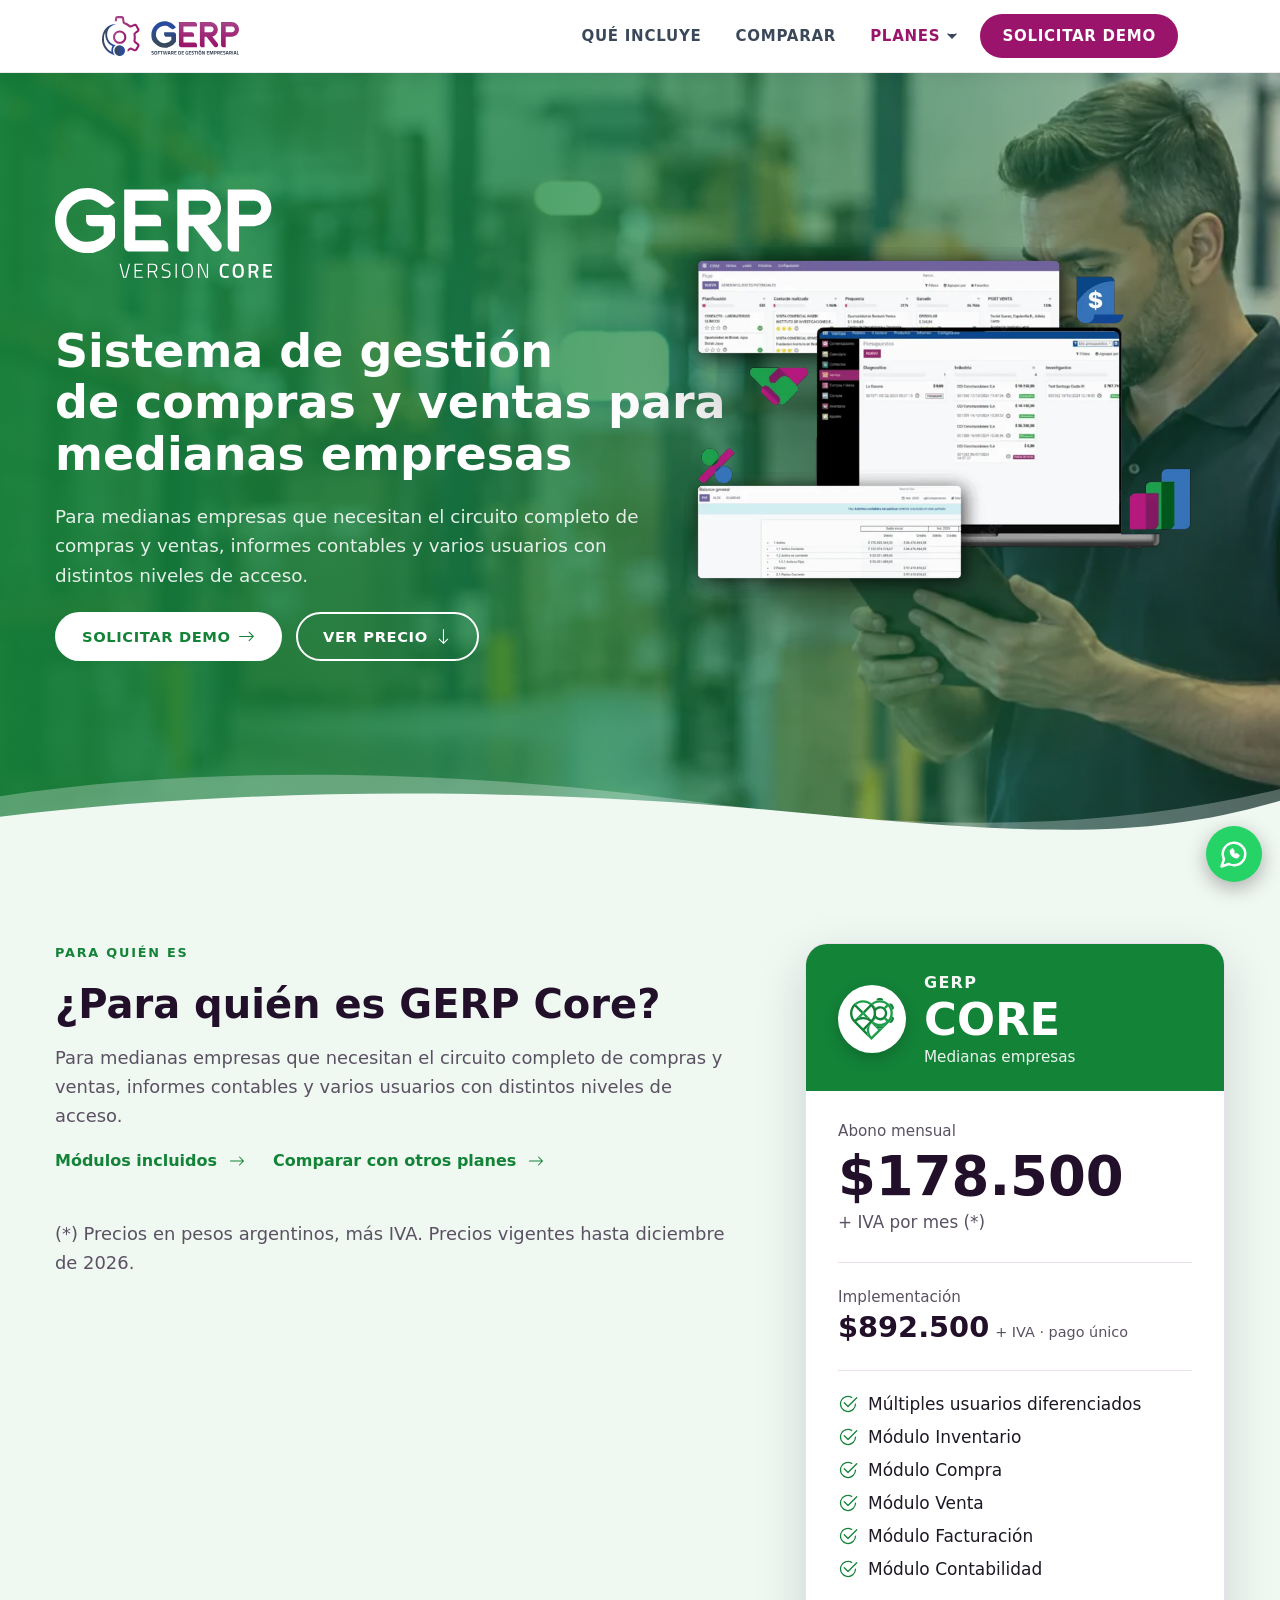
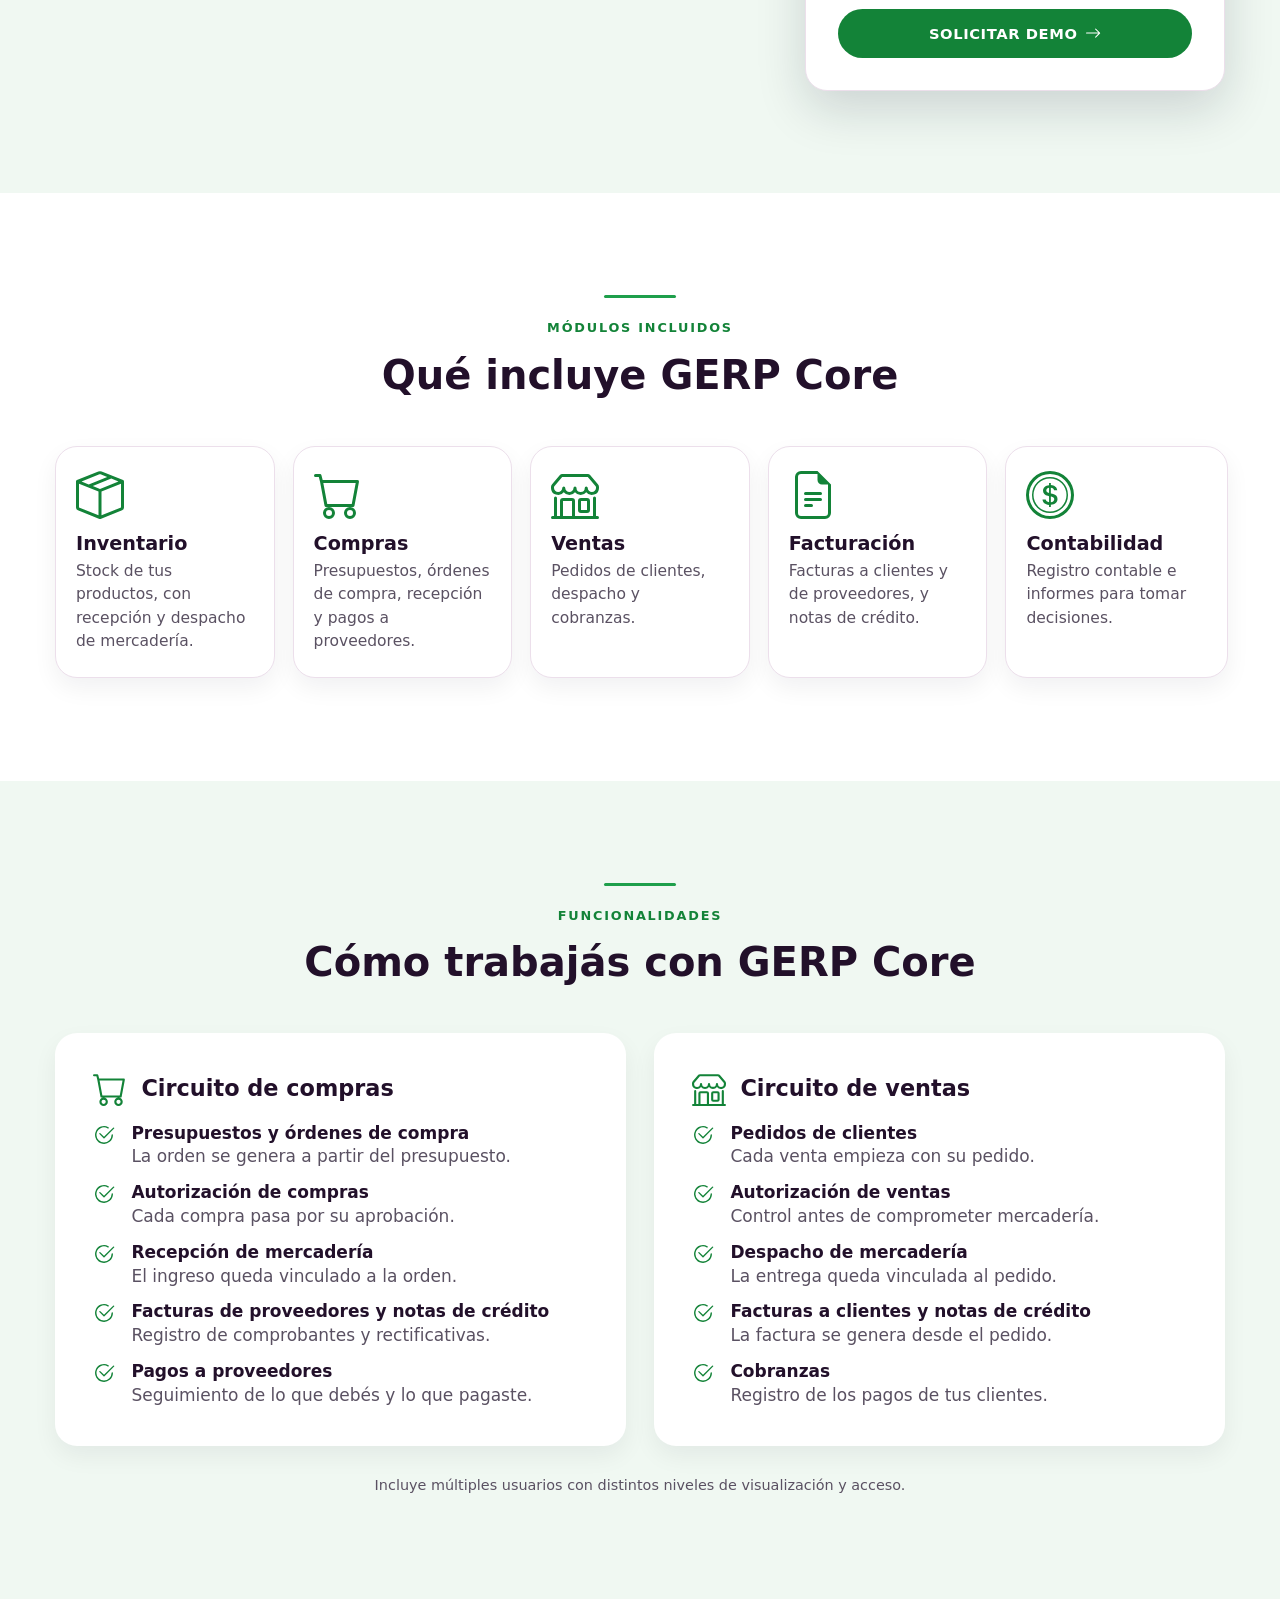
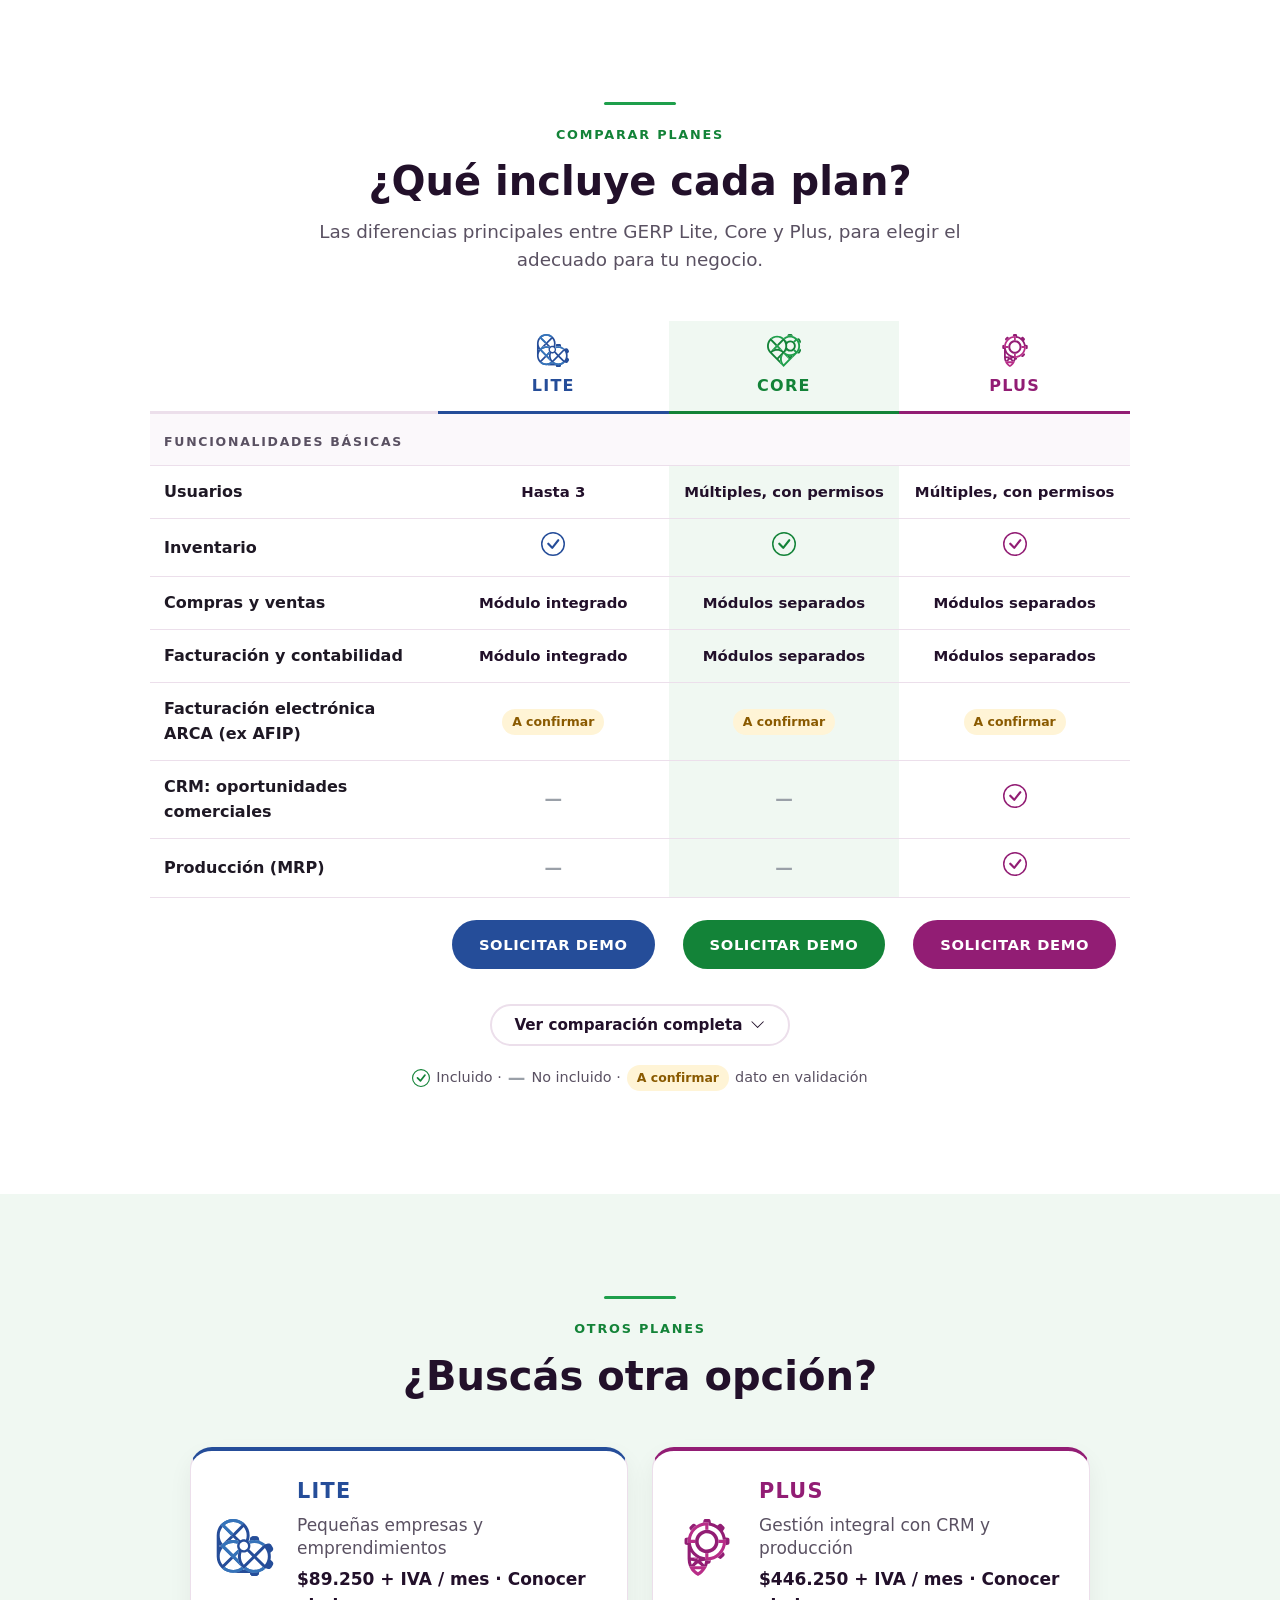
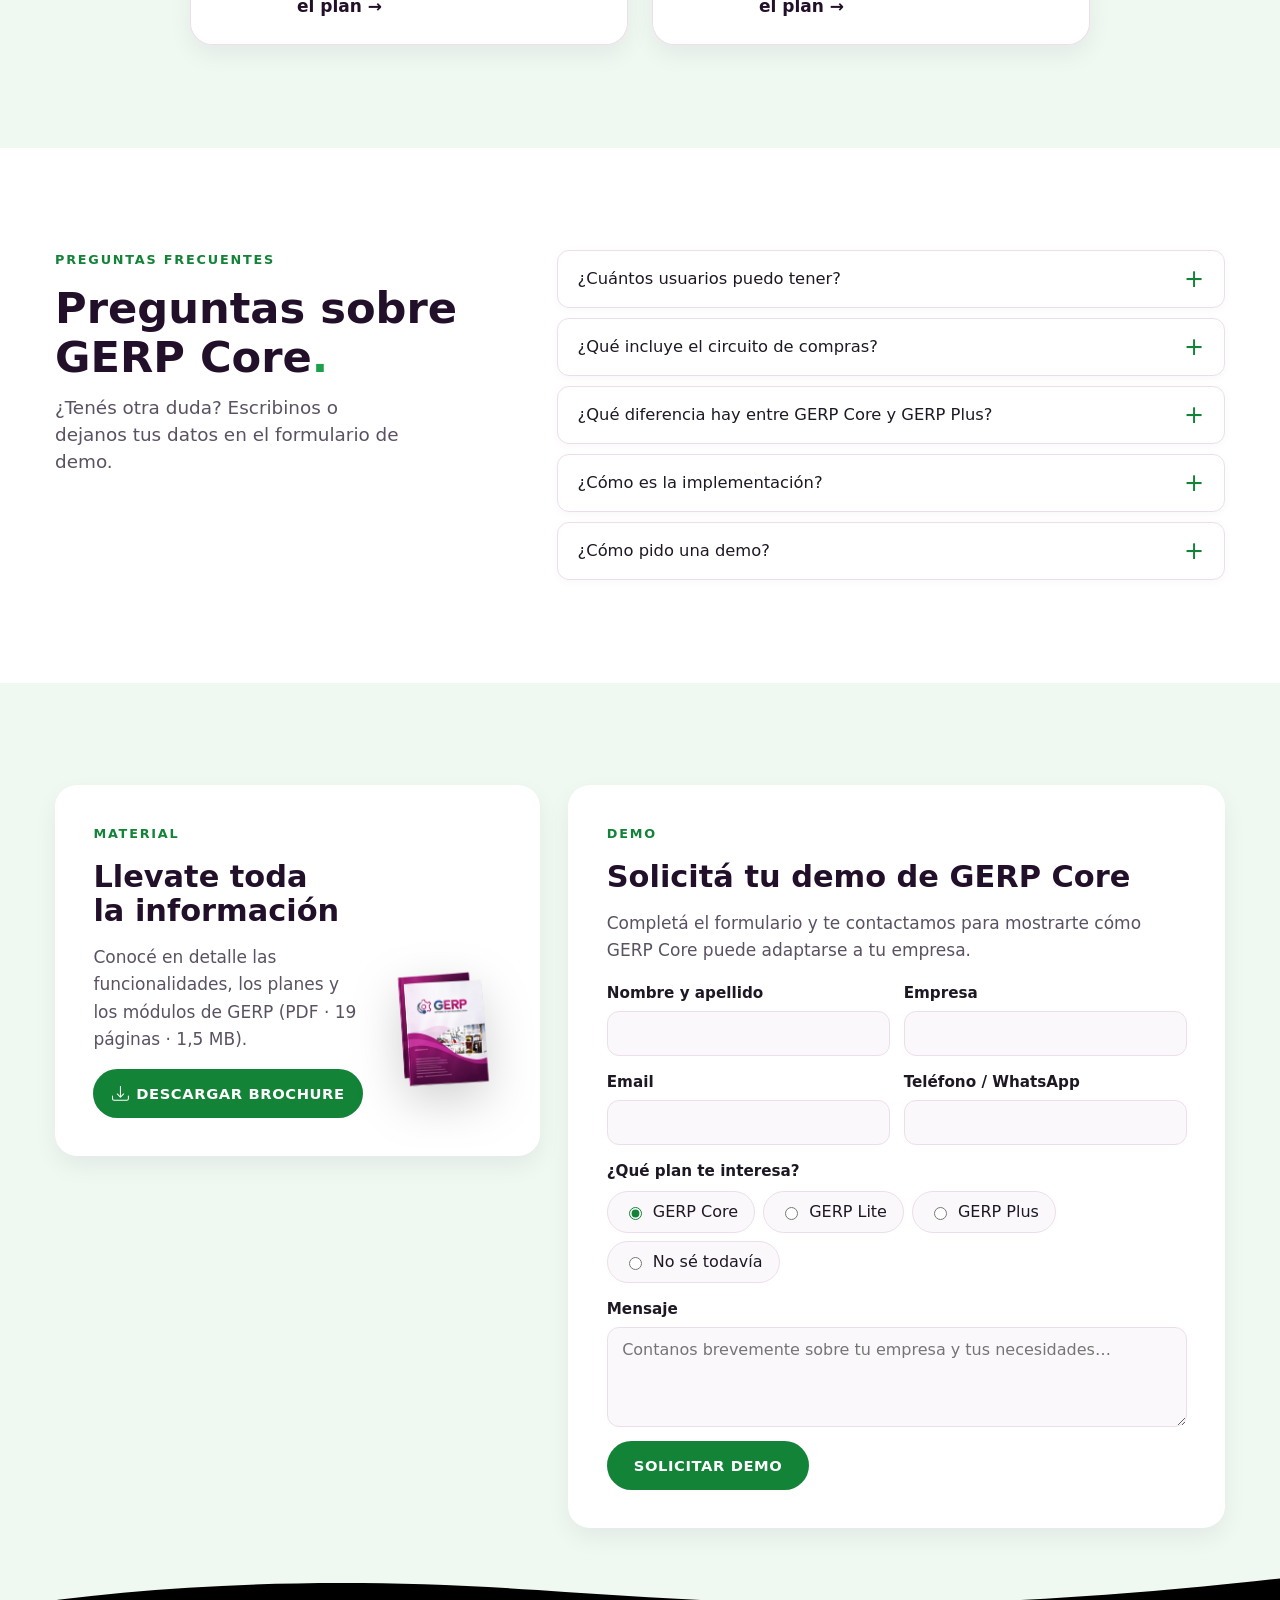
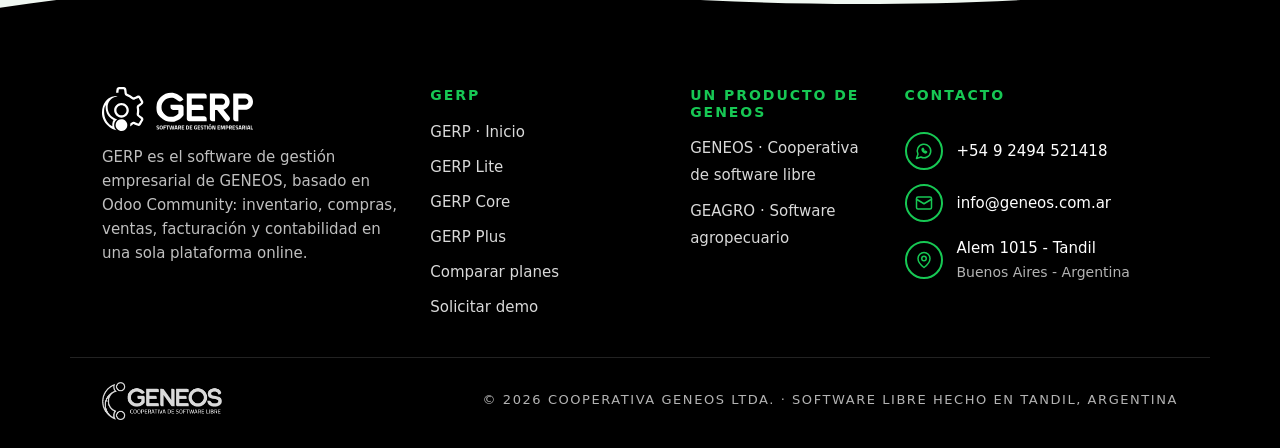
==== commit 6f7bc3b8: "Desplegable Planes en el header, botones generales en púrpura y nueva exportación Exportado desde GE" ====
--- a/core/index.html
+++ b/core/index.html
@@ -178,7 +178,14 @@
 </button>
       <nav class="site-nav" id="menu" aria-label="Navegación principal">
         <ul>
-<li><a href="#incluye">Qué incluye</a></li><li><a href="#comparar">Comparar</a></li><li><a href="../lite/">Lite</a></li><li><a href="../core/" aria-current="page">Core</a></li><li><a href="../plus/">Plus</a></li>          <li class="nav-cta"><a href="#demo">Solicitar demo</a></li>
+          <li><a href="#incluye">Qué incluye</a></li>
+          <li><a href="#comparar">Comparar</a></li>
+          <li class="has-sub is-active"><a href="../#planes">Planes</a><button class="sub-toggle" aria-expanded="false" aria-label="Submenú Planes"><svg class="icon" aria-hidden="true" focusable="false" viewBox="0 0 24 24" fill="none" stroke="currentColor" stroke-width="2" stroke-linecap="round" stroke-linejoin="round"><path d="m6 9 6 6 6-6"/></svg>
+</button>
+            <ul class="sub sub-planes">
+<li><a href="../lite/" style="--plan-color: #254d99"><img src="../assets/img/2024/11/G-ERP-Lite.svg" alt="" width="28" height="27"><span><b>GERP Lite</b><small>Pequeñas empresas y emprendimientos</small></span></a></li><li><a href="../core/" style="--plan-color: #138338" aria-current="page"><img src="../assets/img/2024/11/G-ERP-Core.svg" alt="" width="28" height="27"><span><b>GERP Core</b><small>Medianas empresas</small></span></a></li><li><a href="../plus/" style="--plan-color: #921d74"><img src="../assets/img/2024/11/G-ERP-Plus.svg" alt="" width="28" height="27"><span><b>GERP Plus</b><small>Gestión integral con CRM y producción</small></span></a></li>            </ul>
+          </li>
+          <li class="nav-cta"><a href="#demo">Solicitar demo</a></li>
         </ul>
       </nav>
     </div>
--- a/assets/css/styles.css
+++ b/assets/css/styles.css
@@ -0,0 +1,922 @@
+/* =========================================================
+   GENEOS · Cooperativa de Software Libre
+   Hoja de estilos única del sitio estático.
+   ========================================================= */
+
+:root {
+  --green: #178943;
+  --green-accent: #269651;
+  --green-bright: #17c854;
+  --green-dark: #0b6b33;
+  --green-deep: #065223;
+  --blue: #294b9b;
+  --blue-dark: #081636;
+  --purple: #902e76;
+  --purple-dark: #340126;
+  --orange: #e36f31;
+  --orange-dark: #be4302;
+  --yellow: #d09407;
+  --yellow-light: #f1b936;
+  --gray: #e4e4e4;
+  --gray-light: #f7f7f7;
+  --text: #2c2c2c;
+  --black: #000;
+  --white: #fff;
+
+  --font: "Titillium Web", system-ui, -apple-system, "Segoe UI", sans-serif;
+  --container: 1140px;
+  --gutter: clamp(16px, 4vw, 32px);
+  --radius: 14px;
+  --header-h: 76px;
+}
+
+/* ---------- Reset / base ---------- */
+*, *::before, *::after { box-sizing: border-box; }
+html { scroll-behavior: smooth; scroll-padding-top: calc(var(--header-h) + 8px); -webkit-text-size-adjust: 100%; }
+body { margin: 0; font-family: var(--font); font-size: 17px; line-height: 1.6; color: var(--text); background: var(--white); }
+img, svg { max-width: 100%; height: auto; display: block; }
+a { color: inherit; }
+h1, h2, h3, h4 { line-height: 1.2; margin: 0 0 .5em; font-weight: 700; }
+p { margin: 0 0 1em; }
+ul { margin: 0; padding: 0; }
+button { font: inherit; cursor: pointer; }
+:focus-visible { outline: 3px solid var(--green-bright); outline-offset: 3px; }
+.icon { width: 1em; height: 1em; fill: currentColor; }
+.center { text-align: center; }
+.hp { position: absolute; left: -9999px; }
+.skip-link { position: absolute; left: -9999px; top: 8px; z-index: 100; background: var(--white); color: var(--black); padding: 8px 16px; border-radius: 8px; }
+.skip-link:focus { left: 8px; }
+
+.container { width: 100%; max-width: var(--container); margin: 0 auto; padding: 0 var(--gutter); }
+.container.narrow { max-width: 820px; }
+.section { padding: clamp(56px, 8vw, 96px) 0; position: relative; }
+
+/* ---------- Temas de sección ---------- */
+.theme-white { background: var(--white); color: var(--black); }
+.theme-black { background: var(--black); color: var(--white); }
+.theme-gray { background: var(--gray); color: var(--black); }
+.theme-gray-light { background: var(--gray-light); color: var(--black); }
+.theme-green-black { background: linear-gradient(180deg, var(--green-dark) 0%, #000 100%); color: var(--white); }
+.theme-green-deep { background: linear-gradient(180deg, var(--green) 0%, #000100 100%); color: var(--white); }
+.theme-green { background: linear-gradient(180deg, var(--green) 0%, var(--green-deep) 100%); color: var(--white); }
+.theme-purple { background: linear-gradient(180deg, var(--purple) 0%, var(--purple-dark) 100%); color: var(--white); }
+.theme-blue { background: linear-gradient(180deg, var(--blue) 0%, var(--blue-dark) 100%); color: var(--white); }
+.theme-orange { background: linear-gradient(180deg, var(--orange) 0%, var(--orange-dark) 100%); color: var(--white); }
+.theme-yellow { background: linear-gradient(180deg, var(--yellow) 0%, var(--yellow-light) 100%); color: var(--white); }
+.theme-black-green { background: linear-gradient(180deg, #000 25%, var(--green) 100%); color: var(--white); }
+.theme-blue-up { background: linear-gradient(0deg, var(--blue) 0%, #050c1b 100%); color: var(--white); }
+
+/* ---------- Tipografía de secciones ---------- */
+.section-head { text-align: center; margin-bottom: clamp(28px, 4vw, 48px); }
+.section-title { font-size: clamp(28px, 3.6vw, 40px); text-transform: none; }
+.section-title a { text-decoration: none; }
+.lead { font-size: clamp(17px, 1.6vw, 20px); max-width: 720px; margin-left: auto; margin-right: auto; opacity: .92; }
+.eyebrow { display: flex; align-items: center; gap: 16px; justify-content: center; font-size: 15px; letter-spacing: .18em; font-weight: 600; text-transform: uppercase; margin: 0 0 8px; }
+.eyebrow::before, .eyebrow::after { content: ""; height: 2px; width: clamp(32px, 8vw, 90px); background: currentColor; opacity: .55; }
+.split-text .eyebrow { justify-content: flex-start; }
+.split-text .eyebrow::before { display: none; }
+
+/* ---------- Botones ---------- */
+.btn { display: inline-flex; align-items: center; justify-content: center; gap: 8px; padding: 12px 30px; border-radius: 999px; font-weight: 700; font-size: 16px; letter-spacing: .04em; text-decoration: none; border: 2px solid currentColor; background: transparent; color: inherit; transition: background .2s, color .2s, transform .2s; }
+.btn:hover { transform: translateY(-1px); }
+.btn-outline:hover { background: var(--white); color: var(--black); border-color: var(--white); }
+.theme-white .btn-outline:hover, .theme-gray .btn-outline:hover, .theme-gray-light .btn-outline:hover { background: var(--black); color: var(--white); border-color: var(--black); }
+.btn-solid { background: var(--green-accent); border-color: var(--green-accent); color: var(--white); }
+.btn-solid:hover { background: var(--green-bright); border-color: var(--green-bright); }
+.btn-white { background: var(--white); color: var(--black); border-color: var(--white); }
+.btn-white:hover { background: transparent; color: var(--white); }
+.btn-row { display: flex; flex-wrap: wrap; gap: 14px; }
+.center .btn-row, .btn-row.center { justify-content: center; }
+
+/* ---------- Header ---------- */
+.site-header { position: sticky; top: 0; z-index: 50; background: #000; color: var(--white); }
+.header-inner { display: flex; align-items: center; justify-content: space-between; min-height: var(--header-h); }
+.brand img { width: 140px; height: auto; }
+.site-nav > ul { display: flex; gap: 6px; list-style: none; align-items: center; }
+.site-nav li { position: relative; list-style: none; }
+.site-nav a { display: block; padding: 10px 14px; text-decoration: none; font-weight: 600; font-size: 15px; letter-spacing: .05em; text-transform: uppercase; transition: color .2s; }
+.site-nav a:hover, .site-nav .is-active > a { color: var(--green-bright); }
+.site-nav .has-sub { display: flex; align-items: center; }
+.site-nav .has-sub > a { padding-right: 4px; }
+.sub-toggle { background: none; border: 0; color: inherit; padding: 6px; display: inline-flex; }
+.sub-toggle .icon { width: 16px; height: 16px; transition: transform .2s; }
+.site-nav .sub { position: absolute; top: 100%; left: 0; min-width: 270px; background: #0d0d0d; border-top: 3px solid var(--green-bright); padding: 8px 0; list-style: none; opacity: 0; visibility: hidden; transform: translateY(6px); transition: .2s; box-shadow: 0 12px 30px rgba(0,0,0,.35); }
+.site-nav .sub a { text-transform: none; letter-spacing: 0; font-weight: 400; font-size: 16px; padding: 9px 20px; }
+.site-nav .has-sub:hover > .sub, .site-nav .has-sub:focus-within > .sub, .site-nav .has-sub.open > .sub { opacity: 1; visibility: visible; transform: none; }
+.nav-toggle { display: none; background: none; border: 0; color: var(--white); padding: 8px; }
+.nav-toggle .icon { width: 30px; height: 30px; }
+
+@media (max-width: 920px) {
+  .nav-toggle { display: inline-flex; }
+  .site-nav { position: fixed; inset: var(--header-h) 0 0 0; background: #000; overflow-y: auto; padding: 12px var(--gutter) 40px; transform: translateX(100%); transition: transform .25s ease; }
+  .site-nav.open { transform: none; }
+  .site-nav > ul { flex-direction: column; align-items: stretch; gap: 0; }
+  .site-nav > ul > li { border-bottom: 1px solid #222; flex-wrap: wrap; }
+  .site-nav a { padding: 16px 4px; font-size: 18px; flex: 1; }
+  .site-nav .sub { position: static; opacity: 1; visibility: visible; transform: none; display: none; width: 100%; box-shadow: none; border-top: 0; background: transparent; padding: 0 0 10px 12px; }
+  .site-nav .has-sub.open > .sub { display: block; }
+  .site-nav .has-sub.open .sub-toggle .icon { transform: rotate(180deg); }
+  .sub-toggle { padding: 14px; }
+  .sub-toggle .icon { width: 22px; height: 22px; }
+  body.nav-open { overflow: hidden; }
+}
+
+/* ---------- Footer ---------- */
+.site-footer { background: #000; color: var(--white); padding: 56px 0 28px; }
+.footer-grid { display: grid; grid-template-columns: repeat(3, 1fr); gap: 24px; padding-bottom: 32px; border-bottom: 1px solid #222; }
+.footer-item { display: flex; align-items: center; gap: 14px; text-decoration: none; font-size: 17px; }
+.footer-item:hover { color: var(--green-bright); }
+.footer-item small { opacity: .7; font-size: 14px; }
+.footer-icon { flex: none; width: 46px; height: 46px; border-radius: 50%; border: 2px solid var(--green-bright); display: grid; place-items: center; color: var(--green-bright); }
+.footer-icon .icon { width: 22px; height: 22px; fill: none; }
+.footer-bottom { display: flex; flex-wrap: wrap; align-items: center; justify-content: space-between; gap: 16px; padding-top: 24px; }
+.social { display: flex; gap: 10px; list-style: none; }
+.social a { width: 40px; height: 40px; display: grid; place-items: center; border-radius: 50%; background: #1a1a1a; transition: background .2s; }
+.social a:hover { background: var(--green-accent); }
+.social .icon { width: 18px; height: 18px; fill: none; }
+.credit { margin: 0; font-size: 13px; letter-spacing: .12em; text-transform: uppercase; opacity: .7; }
+@media (max-width: 760px) { .footer-grid { grid-template-columns: 1fr; } .footer-bottom { flex-direction: column; } }
+
+.wa-float { position: fixed; right: 18px; bottom: 18px; z-index: 40; width: 56px; height: 56px; border-radius: 50%; background: #25d366; color: #fff; display: grid; place-items: center; box-shadow: 0 6px 20px rgba(0,0,0,.3); transition: transform .2s; }
+.wa-float:hover { transform: scale(1.06); }
+.wa-float .icon { width: 30px; height: 30px; fill: none; }
+
+/* ---------- Home hero ---------- */
+.home-hero { position: relative; color: var(--white); text-align: center; padding: clamp(48px, 8vw, 96px) 0 clamp(90px, 10vw, 140px); background: var(--green) url("../img/2024/11/Wallpaper-GENEOS.webp") center / cover no-repeat; overflow: hidden; }
+.home-hero::before { content: ""; position: absolute; inset: 0; background: linear-gradient(180deg, #000 19%, rgba(0,0,0,0) 100%); }
+.home-hero .container { position: relative; }
+.hero-kicker { font-size: 15px; letter-spacing: .2em; text-transform: uppercase; opacity: .85; margin-bottom: 10px; }
+.home-hero h1 { font-size: clamp(30px, 5vw, 54px); margin-bottom: 10px; }
+.hero-sub { font-size: clamp(17px, 2vw, 24px); letter-spacing: .04em; margin-bottom: clamp(36px, 5vw, 60px); }
+.wave { position: absolute; left: 0; bottom: -1px; width: 100%; height: clamp(40px, 6vw, 70px); fill: var(--green-dark); }
+
+.service-cards { display: grid; grid-template-columns: repeat(5, 1fr); gap: 20px; list-style: none; }
+.service-cards a { display: flex; flex-direction: column; align-items: center; gap: 10px; text-decoration: none; padding: 8px; border-radius: var(--radius); transition: transform .2s; }
+.service-cards a:hover { transform: translateY(-4px); }
+.ring { width: 96px; height: 96px; border-radius: 50%; border: 2px solid currentColor; display: grid; place-items: center; transition: background .2s, border-color .2s; }
+/* Color de cada segmento al pasar el mouse (como en el sitio original) */
+.service-cards li { --seg: var(--green-bright); }
+.service-cards .seg-gestion { --seg: #d93daf; }
+.service-cards .seg-staff { --seg: #f1b936; }
+.service-cards .seg-apps { --seg: #1071ff; }
+.service-cards .seg-elearning { --seg: #e36f31; }
+.service-cards .seg-diseno { --seg: #17c854; }
+.service-cards a .ring, .service-cards a strong, .service-cards a small { transition: color .2s, border-color .2s, background .2s; }
+.service-cards a:hover .ring, .service-cards a:focus-visible .ring { border-color: var(--seg); color: var(--seg); background: color-mix(in srgb, var(--seg) 14%, transparent); }
+.service-cards a:hover strong, .service-cards a:focus-visible strong { color: var(--seg); }
+.service-cards a:hover small, .service-cards a:focus-visible small { color: var(--seg); opacity: 1; }
+.ring .icon { width: 56px; height: 56px; }
+.service-cards strong { font-size: 20px; line-height: 1.2; }
+.service-cards small { font-size: 14px; letter-spacing: .1em; opacity: .75; }
+@media (max-width: 900px) { .service-cards { grid-template-columns: repeat(2, 1fr); row-gap: 28px; } .service-cards li:first-child { grid-column: 1 / -1; } }
+
+/* ---------- Split layout ---------- */
+.split { display: grid; grid-template-columns: 1fr 1fr; gap: clamp(32px, 5vw, 72px); align-items: center; }
+.split-text .section-title { margin-bottom: 18px; }
+@media (max-width: 860px) { .split { grid-template-columns: 1fr; } }
+
+/* ---------- Carrusel de fotos ---------- */
+.carousel { position: relative; border-radius: var(--radius); overflow: hidden; }
+.carousel-track { display: flex; overflow-x: auto; scroll-snap-type: x mandatory; scrollbar-width: none; scroll-behavior: smooth; }
+.carousel-track::-webkit-scrollbar { display: none; }
+.carousel-slide { flex: 0 0 100%; margin: 0; scroll-snap-align: start; aspect-ratio: 4 / 3; }
+.carousel-slide img { width: 100%; height: 100%; object-fit: cover; }
+.carousel-btn { position: absolute; top: 50%; transform: translateY(-50%); width: 42px; height: 42px; border-radius: 50%; border: 0; background: rgba(0,0,0,.5); color: #fff; display: grid; place-items: center; }
+.carousel-btn .icon { width: 22px; height: 22px; fill: none; }
+.carousel-btn.prev { left: 12px; } .carousel-btn.prev .icon { transform: rotate(90deg); }
+.carousel-btn.next { right: 12px; } .carousel-btn.next .icon { transform: rotate(-90deg); }
+
+/* ---------- Cooperativas ---------- */
+.coop-world { position: relative; text-align: center; }
+.coop-world img { margin: 0 auto; width: min(340px, 80%); }
+.coop-claim { font-size: clamp(22px, 2.6vw, 30px); line-height: 1.25; margin-top: 18px; }
+.facttic { width: min(420px, 100%); margin-bottom: 20px; }
+.coop-text a { color: inherit; }
+
+/* ---------- Tecnologías ---------- */
+.tech-grid { display: grid; grid-template-columns: repeat(6, 1fr); gap: 18px; list-style: none; }
+.tech-grid a { position: relative; display: block; aspect-ratio: 1; border-radius: var(--radius); overflow: hidden; text-decoration: none; background: rgba(255,255,255,.06); }
+.tech-grid img { width: 100%; height: 100%; object-fit: contain; padding: 14%; transition: opacity .25s; }
+.tech-caption { position: absolute; inset: 0; display: flex; flex-direction: column; justify-content: center; padding: 12px; font-size: 14px; line-height: 1.35; text-align: center; background: rgba(0,0,0,.78); opacity: 0; transition: opacity .25s; }
+.tech-caption b { font-size: 17px; margin-bottom: 4px; }
+.tech-grid a:hover .tech-caption, .tech-grid a:focus .tech-caption { opacity: 1; }
+@media (max-width: 900px) { .tech-grid { grid-template-columns: repeat(3, 1fr); } }
+@media (max-width: 480px) { .tech-grid { grid-template-columns: repeat(2, 1fr); } }
+
+/* ---------- Marquesina de logos ---------- */
+.marquee { overflow: hidden; padding: 10px 0; -webkit-mask-image: linear-gradient(90deg, transparent, #000 8%, #000 92%, transparent); mask-image: linear-gradient(90deg, transparent, #000 8%, #000 92%, transparent); }
+.marquee-track { display: flex; gap: 28px; width: max-content; list-style: none; animation: marquee var(--marquee-duration, 60s) linear infinite; }
+.marquee + .marquee .marquee-track { animation-direction: reverse; }
+.marquee:hover .marquee-track { animation-play-state: paused; }
+.marquee li { flex: none; width: 200px; }
+.marquee img { width: 100%; height: auto; aspect-ratio: 16 / 9; object-fit: contain; }
+@keyframes marquee { to { transform: translateX(calc(-50% - 14px)); } }
+@media (prefers-reduced-motion: reduce) { .marquee-track { animation: none; flex-wrap: wrap; width: auto; justify-content: center; } }
+
+/* ---------- ¿Por qué software libre? ---------- */
+.why-box { background: rgba(0,0,0,.25); border-radius: var(--radius); padding: 28px clamp(20px, 4vw, 40px); margin: 28px auto 32px; text-align: left; display: grid; grid-template-columns: 1fr 1.3fr; gap: 24px; align-items: center; }
+.why-box h3 { font-size: 24px; margin: 0; }
+@media (max-width: 700px) { .why-box { grid-template-columns: 1fr; } }
+
+.check-list { list-style: none; display: grid; gap: 10px; }
+.check-list li { display: flex; gap: 12px; align-items: flex-start; }
+.check-list .icon { flex: none; width: 22px; height: 22px; fill: none; color: var(--green-bright); margin-top: 3px; }
+.check-list a { text-decoration: none; }
+.check-list a:hover { text-decoration: underline; }
+
+/* ---------- Formularios ---------- */
+.contact-form { display: grid; grid-template-columns: 1fr 1fr; gap: 16px; }
+.field { display: flex; flex-direction: column; gap: 6px; }
+.field-wide { grid-column: 1 / -1; }
+.field label { font-size: 14px; letter-spacing: .04em; opacity: .85; }
+.contact-form input, .contact-form textarea, .contact-form select { font: inherit; padding: 12px 16px; border-radius: 10px; border: 1px solid rgba(255,255,255,.45); background: rgba(255,255,255,.08); color: inherit; width: 100%; }
+.contact-form select option { color: #000; }
+.contact-form input::placeholder, .contact-form textarea::placeholder { color: inherit; opacity: .6; }
+.contact-form input:focus, .contact-form textarea:focus, .contact-form select:focus { outline: 2px solid var(--green-bright); border-color: transparent; }
+.theme-white .contact-form input, .theme-white .contact-form textarea, .theme-white .contact-form select { border-color: #bbb; background: #fff; }
+.form-actions { text-align: center; }
+.form-status { text-align: center; font-weight: 600; }
+@media (max-width: 600px) { .contact-form { grid-template-columns: 1fr; } }
+
+/* ---------- Hero de páginas de servicio ---------- */
+.service-hero { position: relative; padding: clamp(56px, 8vw, 110px) 0 clamp(70px, 9vw, 120px); color: var(--white); overflow: hidden; }
+.service-hero-inner { display: grid; grid-template-columns: auto 1fr; gap: clamp(24px, 5vw, 64px); align-items: center; }
+.service-hero-icon { width: clamp(120px, 18vw, 220px); }
+.service-hero-icon .icon { width: 100%; height: auto; }
+.service-hero h1 { font-size: clamp(30px, 4.4vw, 52px); text-transform: uppercase; margin-bottom: 12px; }
+.service-hero p { font-size: clamp(20px, 2.6vw, 32px); line-height: 1.3; margin: 0; font-weight: 300; }
+.service-hero p strong, .service-hero p b { font-weight: 700; }
+.service-hero .btn-row { margin-top: 28px; }
+.scroll-down { position: absolute; left: 50%; bottom: 18px; transform: translateX(-50%); color: inherit; animation: bob 2s ease-in-out infinite; }
+.scroll-down .icon { width: 38px; height: 38px; fill: none; }
+@keyframes bob { 50% { transform: translate(-50%, 6px); } }
+@media (max-width: 700px) {
+  .service-hero-inner { grid-template-columns: 1fr; text-align: center; justify-items: center; }
+  .service-hero .btn-row { justify-content: center; }
+}
+
+/* ---------- Tarjetas de características ---------- */
+.feature-row { display: grid; grid-template-columns: repeat(3, 1fr); gap: clamp(20px, 3vw, 40px); margin-bottom: 36px; }
+.feature { text-align: center; display: flex; flex-direction: column; align-items: center; }
+.feature h3 { font-size: 24px; margin: 12px 0 8px; }
+.feature h3 a { text-decoration: none; }
+.feature p { opacity: .9; }
+.feature-icon { width: 84px; height: 84px; display: grid; place-items: center; }
+.feature-icon .icon { width: 100%; height: 100%; }
+.feature-icon.ring-icon { border-radius: 50%; border: 2px solid currentColor; padding: 16px; }
+.feature-img { width: 220px; margin-top: 8px; }
+.feature-row.cols-5 { grid-template-columns: repeat(5, 1fr); }
+@media (max-width: 860px) { .feature-row, .feature-row.cols-5 { grid-template-columns: repeat(2, 1fr); } }
+@media (max-width: 520px) { .feature-row, .feature-row.cols-5 { grid-template-columns: 1fr; } }
+
+.card { background: var(--white); color: var(--text); border-radius: var(--radius); padding: 28px; box-shadow: 0 8px 28px rgba(0,0,0,.08); display: flex; flex-direction: column; align-items: center; text-align: center; gap: 10px; }
+.card h3 { font-size: 22px; margin: 6px 0 0; color: var(--black); }
+.card p { margin: 0; }
+.card img.card-img { width: 140px; height: 140px; object-fit: contain; }
+.card .btn { margin-top: auto; }
+
+/* ---------- Tablas de precios ---------- */
+.note { font-size: 14px; opacity: .75; text-align: center; margin-top: 24px; }
+
+/* ---------- Acordeón (details) ---------- */
+.accordion { display: grid; gap: 10px; }
+.accordion details { border-radius: 10px; background: rgba(0,0,0,.04); border: 1px solid rgba(0,0,0,.08); }
+.theme-black .accordion details, .theme-blue .accordion details { background: rgba(255,255,255,.06); border-color: rgba(255,255,255,.12); }
+.accordion summary { cursor: pointer; list-style: none; padding: 14px 48px 14px 18px; font-weight: 700; position: relative; }
+.accordion summary::-webkit-details-marker { display: none; }
+.accordion summary::after { content: "+"; position: absolute; right: 18px; top: 50%; transform: translateY(-50%); font-size: 24px; font-weight: 400; transition: transform .2s; }
+.accordion details[open] summary::after { transform: translateY(-50%) rotate(45deg); }
+.accordion details p { padding: 0 18px 16px; margin: 0; }
+
+/* ---------- Flip boxes ---------- */
+.flip-grid { display: grid; grid-template-columns: repeat(3, 1fr); gap: 24px; }
+.flip { perspective: 1200px; min-height: 340px; }
+.flip-inner { position: relative; width: 100%; height: 100%; min-height: inherit; transition: transform .6s; transform-style: preserve-3d; }
+.flip:hover .flip-inner, .flip:focus-within .flip-inner, .flip.flipped .flip-inner { transform: rotateY(180deg); }
+.flip-face { position: absolute; inset: 0; backface-visibility: hidden; -webkit-backface-visibility: hidden; border-radius: var(--radius); display: flex; flex-direction: column; align-items: center; justify-content: center; gap: 12px; padding: 28px; text-align: center; }
+.flip-front { background: var(--black); color: var(--white); }
+.flip-front .icon { width: 110px; height: 110px; }
+.flip-front h3 { font-size: 24px; margin: 0; }
+.flip-front small { letter-spacing: .1em; opacity: .7; }
+.flip-back { transform: rotateY(180deg); background: var(--green); color: var(--white); }
+.flip-grid .flip:nth-child(2) .flip-back { background: var(--purple); }
+.flip-grid .flip:nth-child(3) .flip-back { background: var(--blue); }
+@media (max-width: 860px) { .flip-grid { grid-template-columns: 1fr; max-width: 460px; margin: 0 auto; } }
+
+/* ---------- Quiénes somos ---------- */
+.qs-hero { padding-top: clamp(56px, 7vw, 96px); }
+.qs-hero-grid { display: grid; grid-template-columns: 1.2fr 1fr; gap: clamp(32px, 5vw, 64px); align-items: center; }
+.qs-h1 { font-size: clamp(32px, 3.7vw, 46px); line-height: 1.08; margin: 0 0 18px; }
+.qs-hero .hx-lead { margin-bottom: 28px; }
+.qs-hero-photo { width: 100%; aspect-ratio: 3 / 2; object-fit: cover; border-radius: 16px; box-shadow: 0 18px 40px rgba(0,0,0,.35); }
+.qs-head { display: flex; align-items: flex-end; justify-content: space-between; gap: 24px 40px; margin-bottom: clamp(28px, 4vw, 40px); }
+.qs-head > div { max-width: 640px; }
+.qs-sub { margin: 0; opacity: .85; }
+.qs-head-note { max-width: 380px; font-size: 16px; }
+.icon.bi { fill: currentColor; }
+
+/* Carrusel de socios: scroll nativo con snap (táctil) + flechas */
+.qs-team { --per: 4; --gap: 24px; }
+.qs-arrows { display: flex; gap: 10px; flex: none; }
+.qs-arrow { width: 46px; height: 46px; border-radius: 50%; border: 1.5px solid rgba(255,255,255,.7); background: transparent; color: #fff; display: grid; place-items: center; cursor: pointer; transition: background .2s, color .2s, opacity .2s; }
+.qs-arrow:hover:not(:disabled), .qs-arrow:focus-visible { background: #fff; color: var(--black); }
+.qs-arrow:disabled { opacity: .3; cursor: default; }
+.qs-arrow .icon { width: 18px; height: 18px; }
+.qs-track { list-style: none; margin: 0; padding: 4px 2px 8px; display: grid; grid-auto-flow: column; grid-auto-columns: calc((100% - (var(--per) - 1) * var(--gap)) / var(--per)); gap: var(--gap); overflow-x: auto; scroll-snap-type: x mandatory; scroll-behavior: smooth; scrollbar-width: none; overscroll-behavior-x: contain; }
+.qs-track::-webkit-scrollbar { display: none; }
+.qs-slide { scroll-snap-align: start; }
+.qs-card { width: 100%; height: 100%; background: none; border: 0; padding: 0; color: inherit; text-align: center; cursor: pointer; display: flex; flex-direction: column; align-items: center; }
+.qs-photo { display: block; position: relative; width: 100%; aspect-ratio: 1; border-radius: 50%; overflow: hidden; margin-bottom: 16px; background: rgba(255,255,255,.08); }
+.qs-photo img { position: absolute; inset: 0; width: 100%; height: 100%; object-fit: cover; filter: grayscale(1); transition: opacity .35s; }
+.qs-photo img + img { opacity: 0; }
+.qs-card:hover .qs-photo img + img, .qs-card:focus-visible .qs-photo img + img { opacity: 1; }
+.qs-card:focus-visible { outline: 2px solid var(--green-bright); outline-offset: 6px; border-radius: 12px; }
+.qs-card strong { font-size: 19px; line-height: 1.25; }
+.qs-role { font-size: 15px; line-height: 1.35; opacity: .85; }
+.qs-role-2 { opacity: .65; font-size: 14px; }
+.qs-more { margin-top: 12px; display: inline-flex; align-items: center; gap: 6px; font-size: 13px; font-weight: 700; letter-spacing: .08em; text-transform: uppercase; color: var(--green-bright); }
+.qs-more .icon { width: 14px; height: 14px; fill: none; transition: transform .2s; }
+.qs-card:hover .qs-more .icon { transform: translateX(3px); }
+@media (max-width: 1024px) { .qs-team { --per: 3; } }
+@media (max-width: 720px) { .qs-team { --per: 2; --gap: 16px; } .qs-head { flex-wrap: wrap; align-items: flex-start; } }
+@media (max-width: 400px) { .qs-team { --per: 1; } .qs-track { grid-auto-columns: 78%; } }
+
+/* Fichas (modal nativo <dialog>) */
+dialog.member { border: 0; border-radius: 18px; padding: 0; max-width: 620px; width: calc(100% - 32px); background: #0d0d0d; color: var(--white); }
+dialog.member::backdrop { background: rgba(0,0,0,.72); }
+.member-body { display: grid; grid-template-columns: 180px 1fr; gap: 28px; padding: 36px 32px 24px; }
+.member-body img { width: 180px; height: 180px; border-radius: 50%; object-fit: cover; filter: grayscale(1); }
+.member-body h3 { font-size: 26px; margin: 0; }
+.member-body .roles { margin: 4px 0 0; opacity: .85; }
+.member-body .roles-2 { opacity: .6; font-size: 15px; }
+.member-body h4 { font-size: 13px; letter-spacing: .14em; text-transform: uppercase; color: var(--green-bright); margin: 18px 0 8px; }
+.member-body .tags { display: flex; flex-wrap: wrap; gap: 6px; list-style: none; margin: 0 0 18px; padding: 0; }
+.member-body .tags li { font-size: 14px; padding: 2px 10px; border: 1px solid rgba(255,255,255,.3); border-radius: 999px; }
+.member-links { display: flex; gap: 10px; }
+.member-links a { width: 40px; height: 40px; border-radius: 50%; display: grid; place-items: center; background: #1f1f1f; color: #fff; }
+.member-links a:hover, .member-links a:focus-visible { background: var(--green-accent); }
+.member-links .icon { width: 17px; height: 17px; }
+.member-close { position: absolute; top: 10px; right: 10px; background: none; border: 0; color: #fff; padding: 10px; border-radius: 50%; cursor: pointer; }
+.member-close:hover, .member-close:focus-visible { background: rgba(255,255,255,.12); }
+.member-close .icon { width: 18px; height: 18px; }
+.member-nav { display: flex; justify-content: space-between; gap: 12px; padding: 14px 20px; border-top: 1px solid rgba(255,255,255,.1); }
+.member-nav button { background: none; border: 0; color: rgba(255,255,255,.75); font: inherit; font-size: 14px; display: inline-flex; align-items: center; gap: 6px; padding: 6px 8px; border-radius: 8px; cursor: pointer; }
+.member-nav button:hover, .member-nav button:focus-visible { color: #fff; background: rgba(255,255,255,.08); }
+.member-nav .icon { width: 13px; height: 13px; }
+@media (max-width: 560px) { .member-body { grid-template-columns: 1fr; text-align: center; justify-items: center; padding: 40px 22px 20px; } .member-body img { width: 150px; height: 150px; } .member-body .tags, .member-links { justify-content: center; } }
+
+/* Forma de trabajar */
+.qs-values .qs-sub { color: #4b5563; opacity: 1; }
+.qs-values-grid { list-style: none; margin: 0; padding: 0; display: grid; grid-template-columns: repeat(4, minmax(0, 1fr)); gap: clamp(24px, 3vw, 40px); }
+.qs-values-grid h3 { font-size: 20px; margin: 18px 0 8px; }
+.qs-values-grid p { margin: 0; color: #374151; font-size: 16px; line-height: 1.6; }
+.qs-icon { width: 56px; height: 56px; border-radius: 50%; border: 1.5px solid var(--green); color: var(--green); display: grid; place-items: center; flex: none; }
+.qs-icon .icon { width: 24px; height: 24px; }
+@media (max-width: 960px) { .qs-values-grid { grid-template-columns: repeat(2, minmax(0, 1fr)); } }
+@media (max-width: 560px) { .qs-values-grid { grid-template-columns: 1fr; } }
+
+/* Trayectoria */
+.qs-split { display: grid; grid-template-columns: 1.15fr 1fr; gap: clamp(32px, 5vw, 64px); align-items: center; }
+.qs-split p:not(.hx-eyebrow) { color: #374151; }
+.qs-split a { color: var(--green); font-weight: 600; }
+.qs-stats { list-style: none; margin: 0; padding: 0; display: grid; grid-template-columns: repeat(2, minmax(0, 1fr)); gap: 16px; }
+.qs-stats li { background: #fff; border-radius: 14px; padding: 22px; display: grid; gap: 4px; justify-items: start; }
+.qs-stats .qs-icon { width: 44px; height: 44px; margin-bottom: 8px; }
+.qs-stats .qs-icon .icon { width: 20px; height: 20px; }
+.qs-stats strong { font-size: clamp(30px, 3.4vw, 40px); line-height: 1; color: var(--black); }
+.qs-stats span:last-child { color: #4b5563; font-size: 15px; }
+.qs-clients-label { margin: clamp(48px, 6vw, 72px) 0 18px; }
+@media (max-width: 1000px) { .qs-split { grid-template-columns: 1fr; } }
+@media (max-width: 860px) { .qs-hero-grid { grid-template-columns: 1fr; } .qs-hero-photo { max-width: 560px; } }
+@media (max-width: 400px) { .qs-stats { grid-template-columns: 1fr 1fr; gap: 12px; } .qs-stats li { padding: 16px; } }
+
+/* ---------- Encabezado de página simple ---------- */
+.page-hero { background: #000; color: #fff; padding: clamp(40px, 6vw, 72px) 0; }
+.page-hero .container { display: flex; align-items: center; gap: 24px; }
+.page-hero .icon { width: 64px; height: 64px; fill: none; color: var(--green-bright); flex: none; }
+.page-hero h1 { margin: 0; font-size: clamp(30px, 4vw, 46px); letter-spacing: .04em; }
+.page-hero h1 span { display: block; font-weight: 300; }
+.page-hero p { margin: 6px 0 0; font-size: 19px; opacity: .85; }
+
+/* ---------- Recursos gráficos ---------- */
+.logos-row { display: grid; grid-template-columns: repeat(3, 1fr); gap: 24px; align-items: center; margin-bottom: 32px; }
+.logos-row figure { margin: 0; background: #f2f2f2; border-radius: var(--radius); padding: 28px; display: grid; place-items: center; aspect-ratio: 4 / 3; }
+.logos-row figure.dark { background: #000; }
+.logos-row img { max-height: 100%; width: auto; }
+.brand-banner { min-height: clamp(220px, 40vw, 520px); background: #fff url("../img/2024/12/Manual-de-Marca-GENEOS.svg") center / cover no-repeat; }
+.gerp-section { background: #000 url("../img/2025/03/background-hero-gerp.webp") center / cover no-repeat; color: #fff; }
+@media (max-width: 700px) { .logos-row { grid-template-columns: 1fr; } }
+
+/* ---------- Mapa ---------- */
+.map iframe { display: block; width: 100%; height: 420px; border: 0; filter: grayscale(.2); }
+
+/* ---------- Varias ---------- */
+.prose { max-width: 820px; margin: 0 auto; text-align: center; font-size: clamp(17px, 1.6vw, 20px); }
+.media-text { display: grid; grid-template-columns: 1fr 1fr; gap: clamp(28px, 5vw, 64px); align-items: center; }
+.media-text img { border-radius: var(--radius); }
+@media (max-width: 860px) { .media-text { grid-template-columns: 1fr; } }
+.success-cases { display: grid; grid-template-columns: 1fr 1fr; gap: 28px; }
+.success-cases .card img { width: 220px; height: auto; }
+@media (max-width: 760px) { .success-cases { grid-template-columns: 1fr; } }
+.stack-gap > * + * { margin-top: 24px; }
+.mt-0 { margin-top: 0; }
+
+/* ---------- Ajustes por página ---------- */
+.pt-0 { padding-top: 0; }
+.services-hero { min-height: calc(100vh - var(--header-h)); display: flex; align-items: center; }
+.services-gema { margin-top: 40px; }
+.btn-orange { background: var(--orange); border-color: var(--orange); }
+.btn-orange:hover { background: var(--orange-dark); border-color: var(--orange-dark); }
+.check-list.orange .icon { color: var(--orange); }
+.check-list.big li { font-size: 19px; }
+.theme-white .check-list .icon, .theme-gray-light .check-list .icon:not(.orange .icon) { color: var(--green); }
+.green-icon { color: var(--green); }
+.role-icon { color: var(--green); width: 110px; height: 110px; }
+.roles h3 { font-size: 20px; }
+.tech-features .feature-icon { color: var(--blue); }
+.tech-features h3 a:hover { color: var(--blue); }
+.quote { margin: 0; }
+.quote p { font-size: clamp(20px, 2.4vw, 30px); font-weight: 300; }
+.quote cite { display: block; margin-top: 10px; font-style: italic; opacity: .85; }
+.contact-list { list-style: none; display: grid; gap: 12px; margin-top: 24px; }
+.contact-list a { display: inline-flex; align-items: center; gap: 12px; text-decoration: none; font-size: 18px; }
+.contact-list a:hover { color: var(--green-bright); }
+.contact-list .icon { width: 24px; height: 24px; fill: none; color: var(--green-bright); }
+.contact-split { align-items: start; }
+.logos-row figure.glass { background: rgba(255,255,255,.08); }
+.btn .icon { width: 18px; height: 18px; fill: none; }
+.service-hero .gerp-title + p { font-size: clamp(18px, 1.8vw, 22px); }
+.wp-icon { color: var(--green-accent); }
+.logos-row { align-items: stretch; }
+.circle-icon { color: var(--green-accent); --glyph: #fff; }
+.circle-icon.on-green { color: #fff; --glyph: var(--green); }
+.theme-black .circle-icon { color: var(--green-accent); }
+.page-e-learning .circle-icon { color: var(--orange); }
+
+/* ---------- Migas de pan ---------- */
+.breadcrumbs { background: #0d0d0d; color: rgba(255,255,255,.75); font-size: 14px; }
+.breadcrumbs ol { list-style: none; display: flex; flex-wrap: wrap; gap: 6px; padding-top: 10px; padding-bottom: 10px; }
+.breadcrumbs li + li::before { content: "›"; margin-right: 6px; opacity: .6; }
+.breadcrumbs a { text-decoration: none; }
+.breadcrumbs a:hover { color: var(--green-bright); }
+.breadcrumbs [aria-current] { color: #fff; }
+
+/* ---------- Bloques SEO ---------- */
+.accordion summary h3 { display: inline; font-size: inherit; margin: 0; font-weight: 700; }
+.accordion .answer { padding: 0 18px 16px; }
+.accordion .answer p { padding: 0; margin: 0 0 .6em; }
+.accordion .answer a { color: var(--green); }
+.theme-black .accordion .answer a, .theme-blue .accordion .answer a { color: var(--green-bright); }
+.steps { list-style: none; display: grid; grid-template-columns: repeat(auto-fit, minmax(175px, 1fr)); gap: 20px; }
+.steps li { position: relative; padding: 24px; border-radius: var(--radius); background: var(--gray-light); }
+.theme-black .steps li, .theme-blue .steps li, .theme-purple .steps li, .theme-green .steps li { background: rgba(255,255,255,.07); }
+.step-n { display: grid; place-items: center; width: 40px; height: 40px; border-radius: 50%; background: var(--green-accent); color: #fff; font-weight: 700; margin-bottom: 12px; }
+.steps h3 { font-size: 20px; margin-bottom: 6px; }
+.steps p { margin: 0; font-size: 16px; opacity: .9; }
+.related-grid { list-style: none; display: grid; grid-template-columns: repeat(auto-fit, minmax(170px, 1fr)); gap: 16px; }
+.related-grid a { display: flex; flex-direction: column; gap: 8px; height: 100%; padding: 22px; border-radius: var(--radius); border: 1px solid #262626; text-decoration: none; transition: border-color .2s, transform .2s; }
+.related-grid a:hover { border-color: var(--green-bright); transform: translateY(-3px); }
+.related-icon { width: 54px; height: 54px; }
+.related-icon .icon { width: 100%; height: 100%; }
+.related-grid strong { font-size: 18px; line-height: 1.2; }
+.related-grid span:last-child { font-size: 15px; opacity: .75; }
+.text-block { max-width: 820px; margin: 0 auto; }
+.text-block h2 { font-size: clamp(24px, 2.8vw, 32px); margin-top: 1.4em; }
+.text-block h2:first-child { margin-top: 0; }
+.text-block h3 { font-size: 21px; margin-top: 1.2em; }
+.text-block ul { padding-left: 1.2em; margin-bottom: 1em; }
+.text-block li { margin-bottom: .4em; }
+.text-block a { color: var(--green); }
+.theme-black .text-block a, .theme-blue .text-block a, .theme-purple .text-block a { color: var(--green-bright); }
+.two-col { display: grid; grid-template-columns: 1fr 1fr; gap: clamp(24px, 4vw, 56px); }
+@media (max-width: 760px) { .two-col { grid-template-columns: 1fr; } }
+.services-list { list-style: none; display: grid; grid-template-columns: repeat(auto-fit, minmax(300px, 1fr)); gap: 24px; }
+.services-list li { display: flex; flex-direction: column; gap: 10px; padding: 28px; border-radius: var(--radius); background: var(--gray-light); }
+.services-list .related-icon { color: var(--green); }
+.services-list h3 { font-size: 22px; margin: 0; }
+.services-list h3 a { text-decoration: none; }
+.services-list p { margin: 0; }
+.services-list .more-link { margin-top: auto; font-weight: 700; color: var(--green); text-decoration: none; }
+.services-list .more-link:hover { text-decoration: underline; }
+
+/* ---------- Footer con enlaces ---------- */
+.footer-cols { display: grid; grid-template-columns: 1.3fr 1fr .8fr 1.2fr; gap: 32px; padding-bottom: 36px; border-bottom: 1px solid #222; }
+.footer-about img { width: 140px; margin-bottom: 14px; }
+.footer-about p { font-size: 15px; opacity: .75; }
+.footer-title { font-size: 14px; letter-spacing: .14em; text-transform: uppercase; color: var(--green-bright); margin-bottom: 14px; }
+.footer-links { list-style: none; display: grid; gap: 8px; }
+.footer-links a { text-decoration: none; font-size: 15px; opacity: .85; }
+.footer-links a:hover { opacity: 1; color: var(--green-bright); }
+.footer-contact { font-style: normal; display: grid; gap: 14px; align-content: start; }
+.footer-contact .footer-item { font-size: 15px; }
+.footer-contact .footer-icon { width: 38px; height: 38px; }
+.footer-contact .footer-icon .icon { width: 18px; height: 18px; }
+@media (max-width: 960px) { .footer-cols { grid-template-columns: 1fr 1fr; } }
+.footer-about-link { display: none; }
+@media (max-width: 560px) {
+  /* En celular el pie queda reducido: quiénes somos y contacto */
+  .site-footer { padding: 40px 0 22px; }
+  .footer-cols { grid-template-columns: 1fr; gap: 24px; padding-bottom: 24px; }
+  .footer-nav { display: none; }
+  .footer-about img { width: 120px; margin-bottom: 10px; }
+  .footer-about p { font-size: 14px; }
+  .footer-about-link { display: inline-block; margin-top: 10px; font-size: 15px; font-weight: 600; color: var(--green-bright); text-decoration: none; }
+  .footer-contact { gap: 10px; }
+  .footer-contact .footer-title { margin-bottom: 4px; }
+  .footer-bottom { padding-top: 18px; gap: 12px; }
+}
+.service-hero h1 small { display: block; font-size: .5em; font-weight: 400; text-transform: none; letter-spacing: .02em; margin-top: 6px; opacity: .9; }
+.prose + .feature-row, .prose + .flip-grid { margin-top: 36px; }
+
+/* ---------- GEAGRO ---------- */
+.theme-geagro { background: #f4f8ee; color: #1c2a12; }
+.theme-geagro-dark { background: linear-gradient(180deg, #148238 0%, #0b3f1b 100%); color: #fff; }
+.geagro-hero { position: relative; color: #fff; padding: clamp(72px, 10vw, 140px) 0 clamp(90px, 11vw, 150px); background: #0b3f1b url("../img/geagro/geagro-hero.webp") center / cover no-repeat; }
+.geagro-hero::before { content: ""; position: absolute; inset: 0; background: linear-gradient(90deg, rgba(0,0,0,.78) 0%, rgba(0,0,0,.45) 60%, rgba(0,0,0,.15) 100%); }
+.geagro-hero .container { position: relative; max-width: var(--container); }
+.geagro-logo { width: min(300px, 70%); margin-bottom: 28px; }
+.geagro-hero h1 { font-size: clamp(32px, 4.8vw, 56px); font-weight: 300; max-width: 720px; }
+.geagro-hero h1 strong { font-weight: 700; color: #f3c600; }
+.geagro-hero p { font-size: clamp(18px, 2vw, 22px); max-width: 620px; margin-bottom: 28px; }
+.btn-geagro { background: #f3c600; border-color: #f3c600; color: #1c2a12; }
+.btn-geagro:hover { background: #ffd83a; border-color: #ffd83a; }
+.btn-outline-dark { border-color: #1c2a12; color: #1c2a12; }
+.btn-outline-dark:hover { background: #1c2a12; color: #fff; }
+.geagro-steps .step-n { background: #148238; width: auto; padding: 0 12px; border-radius: 999px; }
+.geagro-versions { display: grid; grid-template-columns: 1fr 1fr; gap: 28px; }
+.geagro-card { background: #fff; border-radius: var(--radius); overflow: hidden; box-shadow: 0 10px 30px rgba(20,60,20,.1); display: flex; flex-direction: column; }
+.geagro-card-photo { width: 100%; aspect-ratio: 16 / 8; object-fit: cover; }
+.geagro-card-body { padding: 26px 28px 30px; display: flex; flex-direction: column; gap: 14px; flex: 1; }
+.geagro-card-title { display: flex; align-items: center; gap: 14px; }
+.geagro-card-title img { width: 52px; height: 52px; }
+.geagro-card-title h3 { margin: 0; font-size: 26px; color: #148238; }
+.geagro-card p { margin: 0; }
+.geagro-tags { list-style: none; display: flex; flex-wrap: wrap; gap: 8px; }
+.geagro-tags li { font-size: 14px; padding: 4px 12px; border-radius: 999px; background: #eaf4e2; color: #14532d; }
+.geagro-card .btn-row { margin-top: auto; padding-top: 6px; }
+.geagro-pricing { max-width: 760px; margin: 0 auto; }
+.related-icon img { width: 100%; height: 100%; }
+@media (max-width: 860px) { .geagro-versions { grid-template-columns: 1fr; } }
+ol.steps { padding: 0; margin: 0; }
+.geagro-steps .step-n { width: fit-content; min-width: 48px; }
+.media-text .text-block .eyebrow { justify-content: flex-start; }
+.media-text .text-block .eyebrow::before { display: none; }
+.geagro-card .btn { padding: 11px 22px; font-size: 15px; }
+
+/* ---------- Barra superior de productos ---------- */
+.topbar { position: relative; background: #000; }
+/* Separador con el menú: dos líneas finas en degradé azul ↔ verde de GENEOS */
+.topbar::after { content: ""; position: absolute; left: 0; right: 0; bottom: 0; height: 3px; pointer-events: none;
+  background: linear-gradient(90deg, var(--blue), var(--green)) top / 100% 1px no-repeat,
+              linear-gradient(90deg, var(--green), var(--blue)) bottom / 100% 1px no-repeat; }
+.topbar-inner { display: flex; align-items: center; justify-content: flex-end; min-height: 34px; }
+.topbar-products { list-style: none; display: flex; align-items: center; gap: 22px; }
+.topbar-products a { display: block; padding: 6px 0; opacity: .75; transition: opacity .2s, transform .2s; }
+.topbar-products a:hover, .topbar-products a:focus-visible { opacity: 1; transform: translateY(-1px); }
+.topbar-products img { height: 20px; width: auto; filter: brightness(0) invert(1); }
+@media (max-width: 760px) { .topbar-inner { justify-content: center; } .topbar-products { gap: 18px; } .topbar-products img { height: 18px; } }
+
+/* ---------- Ondas entre secciones ----------
+   Cada sección (salvo la primera) dibuja una onda arriba, del color con el que empieza,
+   que se superpone al final de la sección anterior. --top = color de arranque de la sección. */
+main > section, .site-footer { position: relative; --top: transparent; }
+.theme-white { --top: #fff; }
+.theme-black, .page-hero, .gerp-section, .site-footer, .theme-black-green { --top: #000; }
+.theme-gray { --top: var(--gray); }
+.theme-gray-light { --top: var(--gray-light); }
+.theme-green-black { --top: var(--green-dark); }
+.theme-green-deep, .theme-green, .dev-banner { --top: var(--green); }
+.theme-purple { --top: var(--purple); }
+.theme-blue { --top: var(--blue); }
+.theme-orange { --top: var(--orange); }
+.theme-yellow { --top: var(--yellow); }
+.theme-blue-up { --top: #050c1b; }
+.theme-geagro { --top: #f4f8ee; }
+.theme-geagro-dark { --top: #148238; }
+main > section + section::before, main > section + .map::before, .site-footer::before {
+  content: ""; position: absolute; left: 0; right: 0; bottom: 100%; z-index: 2;
+  height: clamp(28px, 4.5vw, 64px); background: var(--top); pointer-events: none;
+  -webkit-mask: url("data:image/svg+xml,%3Csvg xmlns='http://www.w3.org/2000/svg' viewBox='0 0 1000 100' preserveAspectRatio='none'%3E%3Cpath d='M0 100V60c120-40 260-55 420-30s320 45 580-20v90z'/%3E%3C/svg%3E") center bottom / 100% 100% no-repeat;
+          mask: url("data:image/svg+xml,%3Csvg xmlns='http://www.w3.org/2000/svg' viewBox='0 0 1000 100' preserveAspectRatio='none'%3E%3Cpath d='M0 100V60c120-40 260-55 420-30s320 45 580-20v90z'/%3E%3C/svg%3E") center bottom / 100% 100% no-repeat;
+}
+main > section:nth-of-type(even)::before { transform: scaleX(-1); }
+.map { --top: transparent; }
+/* La portada ya trae su propia onda */
+.home-hero + section::before { display: none; }
+
+/* GEAGRO dentro de GENEOS: logo de GEAGRO en el hero */
+
+.site-nav .sub { min-width: 300px; }
+.site-nav .sub a { white-space: nowrap; }
+@media (max-width: 920px) { .site-nav .sub a { white-space: normal; } }
+
+/* =========================================================
+   INICIO · rediseño (prefijo hx-)
+   ========================================================= */
+.hx-eyebrow { font-size: 13px; font-weight: 700; letter-spacing: .2em; text-transform: uppercase; margin: 0 0 8px; color: var(--green); }
+.hx-eyebrow-light { color: var(--green-bright); }
+.hx-title { font-size: clamp(28px, 3.4vw, 40px); line-height: 1.15; margin: 0 0 10px; }
+.hx-sub { margin: 0; color: #4b5563; }
+.hx-lead { font-size: clamp(17px, 1.5vw, 19px); opacity: .92; }
+.hx-head { display: flex; align-items: flex-end; justify-content: space-between; gap: 24px; margin-bottom: 36px; }
+.hx-head-note { max-width: 380px; font-size: 15px; }
+@media (max-width: 760px) { .hx-head { flex-direction: column; align-items: flex-start; } }
+.btn .icon { width: 18px; height: 18px; fill: none; }
+.btn-ghost { border: 1.5px solid var(--green); color: var(--green); padding: 10px 22px; font-size: 15px; }
+.btn-ghost:hover { background: var(--green); color: #fff; }
+
+/* Hero */
+.hx-hero { position: relative; overflow: hidden; color: #fff; padding: clamp(64px, 9vw, 120px) 0 clamp(96px, 11vw, 150px); background: #120b1e url("../img/hero/hero-geneos.webp") center / cover no-repeat; }
+.hx-hero-video { position: absolute; inset: 0; width: 100%; height: 100%; object-fit: cover; z-index: 0; }
+.hx-hero::before { z-index: 1; }
+.hx-hero-grid { z-index: 2; }
+.hx-hero::before { content: ""; position: absolute; inset: 0; background: linear-gradient(90deg, rgba(8,6,16,.82) 0%, rgba(8,6,16,.5) 55%, rgba(8,6,16,.15) 100%); }
+.hx-hero-grid { position: relative; display: grid; grid-template-columns: 1.1fr 1fr; gap: 48px; align-items: end; }
+.hx-kicker { font-size: 13px; letter-spacing: .24em; text-transform: uppercase; font-weight: 600; opacity: .85; margin-bottom: 14px; }
+.hx-hero h1 { font-size: clamp(36px, 5.2vw, 62px); line-height: 1.05; margin-bottom: 20px; }
+.hx-hero h1 .hx-kicker { display: block; font-size: 13px; line-height: 1.6; }
+.hx-h1-main { display: block; max-width: 12ch; }
+.hx-hero .hx-lead { max-width: 520px; margin-bottom: 30px; }
+.hx-benefits { list-style: none; display: grid; grid-template-columns: repeat(4, 1fr); gap: 14px; text-align: center; font-size: 14px; font-weight: 600; line-height: 1.3; }
+.hx-benefits li { display: flex; flex-direction: column; align-items: center; gap: 10px; }
+.hx-benefit-icon { width: 58px; height: 58px; display: grid; place-items: center; color: #fff; }
+.hx-benefit-icon .icon { width: 100%; height: 100%; }
+@media (max-width: 900px) { .hx-hero-grid { grid-template-columns: 1fr; } .hx-benefits { grid-template-columns: repeat(2, 1fr); row-gap: 24px; } }
+
+/* Productos */
+.hx-product-grid { display: grid; grid-template-columns: repeat(4, 1fr); gap: 20px; }
+.hx-product { position: relative; display: flex; flex-direction: column; background: #fff; border-radius: 16px; overflow: hidden; box-shadow: 0 8px 26px rgba(15, 23, 42, .07); border-top: 4px solid var(--acc); transition: transform .2s, box-shadow .2s; }
+.hx-product:hover { transform: translateY(-4px); box-shadow: 0 16px 36px rgba(15, 23, 42, .12); }
+.hx-product-photo { aspect-ratio: 16 / 10; overflow: hidden; background: #e9edf1; }
+.hx-product-photo img { width: 100%; height: 100%; object-fit: cover; }
+.hx-badge { width: 60px; height: 60px; margin: -30px 0 0 20px; position: relative; border-radius: 50%; background: #fff; border: 3px solid var(--acc); display: grid; place-items: center; overflow: hidden; box-shadow: 0 6px 16px rgba(0,0,0,.12); }
+.hx-badge img { width: 38px; height: 38px; object-fit: contain; }
+.hx-badge-icon { color: var(--acc); }
+/* Íconos propios de producto (GERP, GEAGRO, GEMA): ya traen su aro de color */
+.hx-badge-logo { border: 0; padding: 2px; }
+.hx-badge-logo img { width: 100%; height: 100%; }
+.hx-badge-icon .icon { width: 32px; height: 32px; }
+.hx-badge-icon .icon[fill="none"] { fill: none; }
+/* GEMA: se muestra el logo oficial; el contenedor deja ver la llama (no se edita el archivo) */
+.hx-badge-gema img { position: absolute; top: 50%; left: 50%; width: auto; height: 34px; max-width: none; object-fit: unset; transform: translate(-15px, -50%); clip-path: inset(0 76% 0 0); }
+.hx-about + .coop { padding-top: 0; }
+.hx-product h3 { font-size: 22px; margin: 14px 20px 6px; }
+.hx-product p { margin: 0 20px 16px; font-size: 15px; color: #4b5563; line-height: 1.5; }
+.hx-cta { margin: auto 20px 22px; display: inline-flex; align-items: center; gap: 6px; font-weight: 700; color: var(--acc); text-decoration: none; }
+.hx-cta .icon { width: 17px; height: 17px; fill: none; transition: transform .2s; }
+.hx-cta:hover .icon { transform: translateX(4px); }
+@media (max-width: 1000px) { .hx-product-grid { grid-template-columns: repeat(2, 1fr); } }
+@media (max-width: 560px) { .hx-product-grid { grid-template-columns: 1fr; } }
+
+/* Servicios */
+.hx-service-grid { list-style: none; margin: 0; padding: 0; display: grid; grid-template-columns: repeat(auto-fit, minmax(190px, 1fr)); gap: 20px; }
+.hx-service-grid a { height: 100%; display: flex; flex-direction: column; gap: 8px; padding: 26px 24px; border-radius: 16px; background: #fff; border: 1px solid #e5e7eb; text-decoration: none; transition: border-color .2s, box-shadow .2s, transform .2s; }
+.hx-service-grid a:hover { border-color: var(--acc); box-shadow: 0 12px 30px rgba(15,23,42,.08); transform: translateY(-3px); }
+.hx-service-icon { width: 54px; height: 54px; color: var(--acc); margin-bottom: 6px; }
+.hx-service-icon .icon { width: 100%; height: 100%; }
+.hx-service-grid strong { font-size: 18px; color: #111; }
+.hx-service-text { font-size: 15px; color: #4b5563; }
+.hx-round { margin-top: auto; width: 36px; height: 36px; border-radius: 50%; display: grid; place-items: center; background: var(--acc); color: #fff; }
+.hx-round .icon { width: 18px; height: 18px; fill: none; }
+@media (max-width: 520px) { .hx-service-grid { grid-template-columns: 1fr; } }
+
+/* Software libre */
+/* La onda de la sección siguiente se apoya sobre el borde inferior: compensamos para equilibrar arriba/abajo */
+.hx-free { padding-top: clamp(48px, 6vw, 72px); padding-bottom: calc(clamp(48px, 6vw, 72px) + clamp(28px, 4.5vw, 64px)); }
+.hx-free-grid { display: grid; grid-template-columns: 1fr 1.1fr; gap: 48px; align-items: center; }
+.hx-free .hx-lead { margin-bottom: 26px; }
+.hx-free-list { list-style: none; margin: 0; padding: 0; display: grid; grid-template-columns: repeat(3, minmax(0, 1fr)); gap: 40px; text-align: center; }
+.hx-free-list li { display: flex; flex-direction: column; align-items: center; }
+.hx-free-list strong { font-size: 19px; font-weight: 700; margin: 24px 0 6px; }
+.hx-free-list span:last-child { font-size: 15px; line-height: 1.5; color: rgba(255,255,255,.72); }
+.hx-ring { width: 84px; height: 84px; flex: none; border-radius: 50%; border: 1.5px solid rgba(255,255,255,.85); display: grid; place-items: center; color: #fff; }
+.hx-ring .icon { width: 38px; height: 38px; }
+@media (max-width: 860px) { .hx-free-grid { grid-template-columns: 1fr; } }
+@media (max-width: 600px) { .hx-free-list { grid-template-columns: 1fr; gap: 44px; } }
+
+/* Nosotros + clientes */
+.hx-about-grid { display: grid; grid-template-columns: 1fr 1fr; gap: clamp(28px, 5vw, 64px); align-items: center; margin-bottom: clamp(48px, 7vw, 80px); }
+.hx-about-photo { width: 100%; aspect-ratio: 3 / 2; object-fit: cover; border-radius: 16px; box-shadow: 0 12px 30px rgba(0,0,0,.12); }
+.hx-about p:not(.hx-eyebrow) { color: #374151; }
+.hx-clients-head { margin-bottom: 20px; }
+.hx-clients-head .center { text-align: center; }
+@media (max-width: 860px) { .hx-about-grid { grid-template-columns: 1fr; } }
+
+/* Contacto */
+.hx-contact-grid { display: grid; grid-template-columns: .9fr 1.1fr; gap: 48px; align-items: start; }
+@media (max-width: 860px) { .hx-contact-grid { grid-template-columns: 1fr; } }
+
+/* ---------- Recursos de marca ---------- */
+.sr-only { position: absolute; width: 1px; height: 1px; padding: 0; margin: -1px; overflow: hidden; clip: rect(0 0 0 0); white-space: nowrap; border: 0; }
+.rc-hero { padding: clamp(44px, 6vw, 72px) 0 clamp(56px, 7vw, 88px); }
+.rc-hero-grid { display: grid; grid-template-columns: 1.3fr 1fr; gap: clamp(28px, 5vw, 64px); align-items: center; }
+.rc-h1 { font-size: clamp(32px, 4vw, 48px); line-height: 1.08; margin: 0 0 14px; }
+.rc-hero .hx-lead { margin: 0; max-width: 560px; }
+.rc-hero-aside { display: flex; align-items: center; gap: 28px; justify-content: flex-end; }
+.rc-hero-icon { color: var(--green-bright); flex: none; }
+.rc-hero-icon .icon { width: 76px; height: 76px; }
+.rc-checks { list-style: none; margin: 0; padding: 0; display: grid; gap: 10px; }
+.rc-checks li { display: flex; align-items: center; gap: 10px; font-size: 16px; }
+.rc-checks .icon { width: 18px; height: 18px; color: var(--green-bright); flex: none; }
+@media (max-width: 860px) { .rc-hero-grid { grid-template-columns: 1fr; } .rc-hero-aside { justify-content: flex-start; } .rc-hero-icon .icon { width: 56px; height: 56px; } }
+
+.rc-section { padding-top: clamp(44px, 6vw, 72px); padding-bottom: clamp(44px, 6vw, 72px); }
+.rc-products { padding-top: 0; }
+.rc-head { border-left: 4px solid var(--green); padding-left: 18px; margin-bottom: 24px; }
+.rc-head h2 { font-size: clamp(24px, 2.6vw, 30px); margin: 0 0 4px; }
+.rc-head p { margin: 0; color: #4b5563; }
+
+/* Botones de descarga (color por producto vía --acc) */
+.rc-actions { display: flex; flex-wrap: wrap; gap: 10px; }
+.rc-btn { display: inline-flex; align-items: center; justify-content: center; gap: 8px; min-height: 42px; padding: 9px 14px; border-radius: 999px; font-size: 14px; white-space: nowrap; color: var(--acc, var(--green)); font-weight: 700; text-decoration: none; border: 1.5px solid var(--acc); transition: background .2s, color .2s, box-shadow .2s; }
+.rc-btn .icon { width: 16px; height: 16px; flex: none; }
+.rc-btn-solid { background: var(--acc); color: #fff; }
+.rc-btn-solid:hover, .rc-btn-solid:focus-visible { box-shadow: 0 6px 16px color-mix(in srgb, var(--acc) 35%, transparent); filter: brightness(1.06); }
+.rc-btn-ghost { background: #fff; color: var(--acc); }
+.rc-btn-ghost:hover, .rc-btn-ghost:focus-visible { background: var(--acc); color: #fff; }
+.rc-btn-soft { border-color: transparent; background: color-mix(in srgb, var(--acc) 12%, #fff); color: var(--acc); flex: 1; }
+.rc-btn-soft:hover, .rc-btn-soft:focus-visible { background: var(--acc); color: #fff; }
+
+/* Identidad GENEOS */
+.rc-brand { background: var(--gray-light); border-radius: 16px; padding: clamp(22px, 3.5vw, 40px); }
+.rc-brand-main { display: grid; grid-template-columns: 1fr 1.05fr; gap: clamp(20px, 4vw, 48px); align-items: center; }
+.rc-brand-main > * { min-width: 0; }
+.rc-brand-logo { width: 100%; max-width: 440px; height: auto; margin: 0 auto; }
+.rc-brand-main h3 { font-size: 21px; margin: 0 0 6px; }
+.rc-brand-main p { color: #4b5563; margin: 0 0 18px; }
+.rc-versions-label { margin: 28px 0 16px; text-align: center; font-size: 14px; font-weight: 600; color: #4b5563; display: flex; align-items: center; gap: 14px; }
+.rc-versions-label::before, .rc-versions-label::after { content: ""; flex: 1; height: 1px; background: #d9dde3; }
+.rc-versions { list-style: none; margin: 0; padding: 0; display: grid; grid-template-columns: repeat(3, minmax(0, 1fr)); gap: 16px; text-align: center; font-size: 14px; color: #4b5563; }
+.rc-swatch { display: grid; place-items: center; height: 92px; border-radius: 12px; background: #fff; margin-bottom: 8px; padding: 12px; }
+.rc-swatch img { max-height: 64px; width: auto; }
+.rc-versions li:last-child .rc-swatch img { max-height: 70px; }
+.rc-swatch-dark { background: #000; }
+@media (max-width: 760px) { .rc-brand-main { grid-template-columns: 1fr; } .rc-versions { grid-template-columns: 1fr 1fr; } .rc-versions li:last-child { grid-column: 1 / -1; } }
+
+/* Tarjetas de producto */
+.rc-grid { display: grid; grid-template-columns: repeat(3, minmax(0, 1fr)); gap: 20px; align-items: stretch; }
+.rc-card { --acc: var(--green); --tint: #f3f4f6; background: var(--tint); border-radius: 16px; padding: 24px; display: flex; flex-direction: column; gap: 18px; }
+.rc-card-head p { margin: 0; color: #374151; font-size: 15px; line-height: 1.5; }
+.rc-card-head a { color: var(--acc); font-weight: 700; white-space: nowrap; }
+.rc-card-logo { margin: 0 0 14px; height: 64px; display: flex; align-items: center; }
+.rc-card-logo img { max-height: 64px; max-width: 100%; width: auto; height: auto; }
+.rc-cover { display: grid; place-items: center; }
+.rc-cover a { display: block; width: min(64%, 220px); transition: transform .25s; }
+.rc-cover a:hover { transform: translateY(-3px); }
+.rc-cover img { width: 100%; height: auto; border-radius: 6px; box-shadow: 0 14px 30px rgba(0,0,0,.16), 0 2px 6px rgba(0,0,0,.08); }
+.rc-cover-empty { width: min(64%, 220px); aspect-ratio: 600 / 849; border: 1.5px dashed color-mix(in srgb, var(--acc) 45%, transparent); border-radius: 8px; background: rgba(255,255,255,.6); display: flex; flex-direction: column; align-items: center; justify-content: center; gap: 10px; text-align: center; padding: 16px; font-size: 14px; color: #4b5563; }
+.rc-cover-empty p { margin: 0; }
+.rc-cover-empty img { width: 64px; height: 64px; }
+.rc-cover-empty a { color: var(--acc); font-weight: 700; }
+.rc-card > .rc-actions .rc-btn { flex: 1; }
+.rc-logos { margin-top: auto; border-top: 1px solid color-mix(in srgb, var(--acc) 18%, transparent); padding-top: 16px; }
+.rc-logos h4 { display: flex; align-items: center; gap: 8px; font-size: 15px; margin: 0 0 12px; }
+.rc-logos h4 img { width: 28px; height: 28px; }
+.rc-extra { display: inline-flex; align-items: center; gap: 6px; margin-top: 12px; font-size: 14px; font-weight: 600; color: var(--acc); }
+.rc-extra .icon { width: 15px; height: 15px; }
+@media (max-width: 980px) { .rc-grid { grid-template-columns: 1fr; max-width: 520px; margin: 0 auto; } }
+
+/* Condiciones de uso */
+.rc-terms { margin-top: clamp(28px, 4vw, 44px); display: flex; gap: 18px; align-items: flex-start; background: #eef2f8; border-radius: 16px; padding: 22px 26px; }
+.rc-terms-icon { color: var(--blue); flex: none; }
+.rc-terms-icon .icon { width: 34px; height: 34px; }
+.rc-terms h2 { font-size: 19px; margin: 2px 0 6px; }
+.rc-terms p { margin: 0; color: #374151; font-size: 15px; }
+.rc-terms a { color: var(--blue); font-weight: 600; }
+
+/* ---------- Apariencia clara (html[data-tema="claro"]). Misma estructura y medidas que la oscura ---------- */
+[data-tema="claro"] .topbar { background: #fff; }
+[data-tema="claro"] .topbar .topbar-products a { opacity: .7; }
+[data-tema="claro"] .topbar .topbar-products a:hover, [data-tema="claro"] .topbar .topbar-products a:focus-visible { opacity: 1; }
+[data-tema="claro"] .topbar .topbar-products img { filter: brightness(0); opacity: .75; }
+[data-tema="claro"] .site-header { background: #fff; color: #14201a; box-shadow: 0 1px 0 #e6ebe8, 0 6px 18px rgba(16, 32, 24, .06); }
+[data-tema="claro"] .site-header .site-nav a { color: #14201a; }
+[data-tema="claro"] .site-header .site-nav a:hover, [data-tema="claro"] .site-header .site-nav .is-active > a { color: var(--green); }
+[data-tema="claro"] .site-header .site-nav a:focus-visible, [data-tema="claro"] .site-header .sub-toggle:focus-visible, [data-tema="claro"] .site-header .nav-toggle:focus-visible { outline: 2px solid var(--green); outline-offset: 2px; border-radius: 6px; }
+[data-tema="claro"] .site-header .sub-toggle { color: #14201a; }
+[data-tema="claro"] .site-header .site-nav .sub { background: #fff; border-top-color: var(--green); box-shadow: 0 14px 34px rgba(16, 32, 24, .14); border-left: 1px solid #e6ebe8; border-right: 1px solid #e6ebe8; border-bottom: 1px solid #e6ebe8; }
+[data-tema="claro"] .site-header .site-nav .sub a { color: #26332c; }
+[data-tema="claro"] .site-header .site-nav .sub a:hover, [data-tema="claro"] .site-header .site-nav .sub a[aria-current] { color: var(--green); background: #f2f8f4; }
+[data-tema="claro"] .site-header .nav-toggle { color: #14201a; }
+@media (max-width: 920px) {
+  [data-tema="claro"] .site-header .site-nav { background: #fff; border-top: 1px solid #e6ebe8; }
+  [data-tema="claro"] .site-header .site-nav > ul > li { border-bottom-color: #e6ebe8; }
+  [data-tema="claro"] .site-header .site-nav .sub { background: transparent; border: 0; box-shadow: none; }
+  [data-tema="claro"] .site-header .site-nav .sub a:hover { background: transparent; }
+}
+/* Migas de pan en modo claro: gris muy suave en lugar de negro */
+[data-tema="claro"] .breadcrumbs { background: #f4f6f5; color: #5b6660; border-bottom: 1px solid #e6ebe8; }
+[data-tema="claro"] .breadcrumbs a:hover { color: var(--green); }
+[data-tema="claro"] .breadcrumbs [aria-current] { color: #14201a; }
+
+/* Logo según la apariencia */
+.brand-logo-claro { display: none; }
+[data-tema="claro"] .brand-logo-claro { display: block; }
+/* El SVG a color trae margen interno (≈5,7 % por lado): se agranda y se compensa para que el logo visible mida lo mismo que el blanco (140 px) */
+.brand .brand-logo-claro { width: 158px; max-width: none; margin: -9px; }
+[data-tema="claro"] .brand-logo-oscuro { display: none; }
+
+/* Selector sol/luna: solapa fija en el borde derecho de la pantalla (fuera del encabezado).
+   En claro muestra la luna (pasar a oscuro) y en oscuro el sol. */
+.tema-toggle { position: fixed; right: 0; top: 50%; transform: translateY(-50%); z-index: 60; display: grid; place-items: center;
+  width: 44px; height: 48px; padding: 0 0 0 4px; border: 1px solid rgba(255,255,255,.18); border-right: 0; border-radius: 12px 0 0 12px;
+  background: #0d0d0d; color: #fff; cursor: pointer; box-shadow: -4px 6px 18px rgba(0,0,0,.22); transition: width .2s ease, background-color .3s, color .3s, border-color .3s; }
+.tema-toggle:hover { width: 52px; }
+.tema-toggle:focus-visible { outline: 2px solid var(--green-bright); outline-offset: 2px; width: 52px; }
+.tema-toggle .icon { width: 20px; height: 20px; }
+.tema-ico-luna { display: none; }
+[data-tema="claro"] .tema-toggle { background: #fff; color: #14201a; border-color: #d5ded9; box-shadow: -4px 6px 18px rgba(16,36,26,.14); }
+[data-tema="claro"] .tema-toggle:focus-visible { outline-color: var(--green); }
+[data-tema="claro"] .tema-ico-sol { display: none; }
+[data-tema="claro"] .tema-ico-luna { display: block; }
+body.nav-open .tema-toggle { display: none; }
+@media (max-width: 600px) { .tema-toggle { width: 32px; height: 38px; border-radius: 10px 0 0 10px; padding-left: 3px; } .tema-toggle .icon { width: 16px; height: 16px; } }
+@media print { .tema-toggle { display: none; } }
+
+/* ---------- Pie de página en modo claro: misma estructura, fondo gris muy claro y textos oscuros ---------- */
+.footer-about .footer-logo-claro { width: 158px; max-width: none; margin: -9px -9px 5px; }
+@media (max-width: 560px) { .footer-about .footer-logo-claro { width: 135px; margin: -8px -8px 2px; } }
+[data-tema="claro"] .site-footer { background: #f3f6f4; color: #1f2b25; --top: #f3f6f4; border-top: 0; }
+[data-tema="claro"] .footer-cols { border-bottom-color: #dfe6e2; }
+[data-tema="claro"] .footer-title { color: var(--green); }
+[data-tema="claro"] .footer-about p { opacity: 1; color: #46524c; }
+[data-tema="claro"] .footer-about-link { color: var(--green); }
+[data-tema="claro"] .footer-links a { opacity: 1; color: #2c3833; }
+[data-tema="claro"] .footer-links a:hover, [data-tema="claro"] .footer-item:hover { color: var(--green); }
+[data-tema="claro"] .footer-item small { opacity: 1; color: #5b6660; }
+[data-tema="claro"] .footer-icon { border-color: var(--green); color: var(--green); }
+[data-tema="claro"] .social a { background: #e3ebe6; color: #1f2b25; }
+[data-tema="claro"] .social a:hover { background: var(--green); color: #fff; }
+[data-tema="claro"] .credit { opacity: 1; color: #5b6660; }
+.tema-listo .site-footer, .tema-listo .site-footer::before, .tema-listo .footer-title, .tema-listo .footer-links a, .tema-listo .footer-icon, .tema-listo .social a {
+  transition: background-color .4s ease, color .25s ease, border-color .4s ease; }
+
+/* Cambio de apariencia fluido (solo después de cargar, para que no anime al abrir la página) */
+.tema-listo .topbar, .tema-listo .site-header, .tema-listo .site-nav, .tema-listo .site-nav a, .tema-listo .sub-toggle,
+.tema-listo .nav-toggle, .tema-listo .breadcrumbs, .tema-listo .site-nav .sub, .tema-listo .topbar-products img {
+  transition: background-color .4s ease, color .25s ease, border-color .4s ease, box-shadow .4s ease, filter .4s ease, opacity .4s ease; }
+
+/* ---------- Hero de la home (exclusivo de index): capa clara sobre el mismo video ----------
+   El video y la capa oscura no cambian. En modo claro se apaga la oscura y se enciende un degradado blanco
+   horizontal que llega a 0 % a la derecha, para que ahí se vea el video con sus colores originales. */
+.hx-hero::after { content: ""; position: absolute; inset: 0; z-index: 1; opacity: 0; pointer-events: none;
+  background: linear-gradient(90deg, rgba(255,255,255,.95) 0%, rgba(255,255,255,.88) 26%, rgba(255,255,255,.62) 40%, rgba(255,255,255,.26) 54%, rgba(255,255,255,.07) 64%, rgba(255,255,255,0) 72%); }
+[data-tema="claro"] .hx-hero { color: #10241a; }
+[data-tema="claro"] .hx-hero::before { opacity: 0; }
+[data-tema="claro"] .hx-hero::after { opacity: 1; }
+[data-tema="claro"] .hx-hero .hx-kicker { color: var(--green); opacity: 1; }
+[data-tema="claro"] .hx-hero .hx-lead { color: #2c3a33; }
+[data-tema="claro"] .hx-hero .btn-outline { color: #10241a; border-color: #10241a; }
+[data-tema="claro"] .hx-hero .btn-outline:hover { background: #10241a; color: #fff; border-color: #10241a; }
+/* Beneficios: están en la zona derecha y baja, donde el video queda sin capa y es oscuro en todos los fotogramas.
+   Por eso siguen en blanco, con una sombra suave que asegura la lectura sobre cualquier color. */
+[data-tema="claro"] .hx-benefits { color: #fff; text-shadow: 0 1px 3px rgba(0,0,0,.55); }
+[data-tema="claro"] .hx-benefit-icon { color: #fff; filter: drop-shadow(0 1px 3px rgba(0,0,0,.45)); }
+.tema-listo .hx-hero::before, .tema-listo .hx-hero::after { transition: opacity .45s ease; }
+.tema-listo .hx-hero, .tema-listo .hx-hero .hx-kicker, .tema-listo .hx-hero .hx-lead, .tema-listo .hx-hero .btn-outline, .tema-listo .hx-benefit-icon { transition: color .4s ease, background-color .4s ease, border-color .4s ease; }
+/* Celular: el texto ocupa todo el ancho; capa clara vertical que cubre el texto y se apaga antes de los beneficios */
+@media (max-width: 900px) {
+  .hx-hero::after { background: linear-gradient(180deg, rgba(255,255,255,.88) 0%, rgba(255,255,255,.86) 54%, rgba(255,255,255,.45) 60%, rgba(255,255,255,0) 66%); }
+}
+
+/* ---------- PRUEBA · Home en modo oscuro con paleta neutra (solo index: body.page-home) ----------
+   Negro carbón y gris grafito alternados, tarjetas grises con borde sutil y verde institucional como acento.
+   El hero (video y capa oscura) no cambia. Las páginas interiores no se ven afectadas. */
+[data-tema="oscuro"] .page-home {
+  --h-bg: #141414; --h-bg-2: #202020; --h-card: #2c2c2c; --h-edge: #080808;
+  --h-text: #f5f5f5; --h-text-2: #bdbdbd; --h-line: rgba(255, 255, 255, .09);
+  background: var(--h-bg); color: var(--h-text);
+}
+[data-tema="oscuro"] .page-home .topbar, [data-tema="oscuro"] .page-home .site-header { background: var(--h-edge); }
+[data-tema="oscuro"] .page-home .site-nav .sub { background: #141414; }
+@media (max-width: 920px) { [data-tema="oscuro"] .page-home .site-nav { background: var(--h-edge); } }
+[data-tema="oscuro"] .page-home .site-footer { background: var(--h-edge); --top: var(--h-edge); }
+[data-tema="oscuro"] .page-home .footer-cols { border-bottom-color: #1e1e1e; }
+[data-tema="oscuro"] .page-home .social a { background: #1c1c1c; }
+/* Alternancia de fondos */
+[data-tema="oscuro"] .page-home .hx-products, [data-tema="oscuro"] .page-home .hx-about, [data-tema="oscuro"] .page-home #contacto { background: var(--h-bg); --top: var(--h-bg); color: var(--h-text); }
+[data-tema="oscuro"] .page-home .hx-services, [data-tema="oscuro"] .page-home .coop { background: var(--h-bg-2); --top: var(--h-bg-2); color: var(--h-text); }
+/* Títulos, textos y acentos */
+[data-tema="oscuro"] .page-home .hx-title, [data-tema="oscuro"] .page-home .section-title, [data-tema="oscuro"] .page-home .coop-claim { color: var(--h-text); }
+[data-tema="oscuro"] .page-home .hx-sub, [data-tema="oscuro"] .page-home .hx-head-note, [data-tema="oscuro"] .page-home .hx-about p:not(.hx-eyebrow),
+[data-tema="oscuro"] .page-home .coop-text p { color: var(--h-text-2); }
+[data-tema="oscuro"] .page-home .hx-eyebrow { color: var(--green-bright); }
+[data-tema="oscuro"] .page-home .btn-ghost { border-color: var(--green-bright); color: var(--green-bright); }
+[data-tema="oscuro"] .page-home .btn-ghost:hover { background: var(--green-bright); color: #0b0b0b; }
+/* Tarjetas: gris oscuro con borde sutil (los colores de GERP, GEAGRO y GEMA se mantienen) */
+[data-tema="oscuro"] .page-home .hx-product { background: var(--h-card); border: 1px solid var(--h-line); border-top: 4px solid var(--acc); box-shadow: 0 10px 28px rgba(0, 0, 0, .35); }
+[data-tema="oscuro"] .page-home .hx-product h3 { color: var(--h-text); }
+[data-tema="oscuro"] .page-home .hx-product p { color: var(--h-text-2); }
+[data-tema="oscuro"] .page-home .hx-cta { color: color-mix(in srgb, var(--acc) 70%, #fff); }
+[data-tema="oscuro"] .page-home .hx-badge { box-shadow: 0 0 0 3px var(--h-card); }
+[data-tema="oscuro"] .page-home .hx-service-grid a { background: var(--h-card); border-color: var(--h-line); }
+[data-tema="oscuro"] .page-home .hx-service-grid a:hover { border-color: var(--acc); box-shadow: 0 12px 30px rgba(0, 0, 0, .4); }
+[data-tema="oscuro"] .page-home .hx-service-grid strong { color: var(--h-text); }
+[data-tema="oscuro"] .page-home .hx-service-text { color: var(--h-text-2); }
+/* Logos de clientes y de FACTTIC: superficie gris muy clara, pareja y discreta. El fondo blanco de cada logo se funde con ella
+   (multiply), así todas las tarjetas se ven iguales; los colores de los logos no cambian de forma perceptible. */
+[data-tema="oscuro"] .page-home .hx-about .marquee li { background: #e6e6e6; border-radius: 10px; padding: 0 10px; height: 92px; display: flex; align-items: center; justify-content: center; overflow: hidden; }
+[data-tema="oscuro"] .page-home .hx-about .marquee img { mix-blend-mode: multiply; width: 100%; height: 100%; aspect-ratio: auto; object-fit: contain; transform: scale(1.3); }
+[data-tema="oscuro"] .page-home .coop-text a:has(> .facttic) { display: inline-block; background: #e6e6e6; border-radius: 10px; padding: 8px 12px; margin-bottom: 20px; }
+[data-tema="oscuro"] .page-home .facttic { mix-blend-mode: multiply; margin-bottom: 0; display: block; }
+[data-tema="oscuro"] .page-home .hx-about-photo { box-shadow: 0 12px 30px rgba(0, 0, 0, .45); }
--- a/assets/css/site.css
+++ b/assets/css/site.css
@@ -0,0 +1,198 @@
+/* Ajustes del sitio comercial independiente: header blanco con el logo a color, footer del producto
+   y componentes propios de las páginas de versión (GEAGRO CEREALES / VID). */
+
+/* ---------- Colores del header por producto (identidad existente) ----------
+   --hd-link: enlaces · --hd-hover: hover y página actual · --hd-line: subrayado · --hd-btn: botón "Solicitar demo" */
+.pp-theme-gerp   { --hd-link: #3b485a; --hd-hover: #99146a; --hd-line: #99146a; --hd-btn: #99146a; --hd-btn-hover: #7a0f55; }
+/* GERP: botones generales en el púrpura de la marca. Los de cada plan (tarjetas, comparador, páginas Lite/Core/Plus)
+   llevan su color en style="" y no cambian. Gana sobre product.css por especificidad. */
+.standalone.pp-theme-gerp, .standalone .pp-theme-gerp { --pp-btn: #99146a; --pp-btn-hover: #7a0f55; --pp-btn2: #99146a; --pp-btn2-text: #fff; }
+.pp-theme-geagro { --hd-link: #0b3422; --hd-hover: #148238; --hd-line: #148238; --hd-btn: #1e7d3b; --hd-btn-hover: #0b3422; }
+.pp-theme-gema   { --hd-link: #0e2646; --hd-hover: #1455a0; --hd-line: #ec6c05; --hd-btn: #1455a0; --hd-btn-hover: #0e2646; }
+
+:root { --header-h: 72px; }
+
+/* ---------- Header blanco ---------- */
+.standalone .site-header { position: sticky; top: 0; z-index: 50; background: #fff; color: var(--hd-link);
+  border-bottom: 1px solid rgba(15, 23, 42, .08); box-shadow: 0 2px 14px rgba(15, 23, 42, .06); }
+.standalone .header-inner { min-height: var(--header-h); gap: 20px; }
+.standalone .brand { display: flex; align-items: center; flex: none; }
+.standalone .brand img { height: 40px; width: auto; }
+.standalone .site-nav a { color: var(--hd-link); }
+.standalone .site-nav > ul > li:not(.nav-cta) > a { position: relative; }
+.standalone .site-nav > ul > li:not(.nav-cta) > a::after { content: ""; position: absolute; left: 14px; right: 14px; bottom: 4px; height: 2px; border-radius: 2px;
+  background: var(--hd-line); transform: scaleX(0); transform-origin: left; transition: transform .2s; }
+.standalone .site-nav a:hover, .standalone .site-nav a[aria-current="page"] { color: var(--hd-hover); }
+.standalone .site-nav > ul > li:not(.nav-cta) > a:hover::after,
+.standalone .site-nav > ul > li:not(.nav-cta) > a[aria-current="page"]::after { transform: scaleX(1); }
+.standalone .site-nav .nav-cta a { margin-left: 8px; padding: 10px 22px; border-radius: 32px; background: var(--hd-btn); color: #fff; }
+.standalone .site-nav .nav-cta a:hover { background: var(--hd-btn-hover); color: #fff; }
+.standalone .site-nav a:focus-visible, .standalone .nav-toggle:focus-visible, .standalone .brand:focus-visible { outline: 3px solid var(--hd-line); outline-offset: 2px; border-radius: 6px; }
+.standalone .nav-toggle { color: var(--hd-link); }
+@media (max-width: 1180px) and (min-width: 921px) {
+  .standalone .site-nav > ul { gap: 2px; }
+  .standalone .site-nav a { padding-inline: 10px; font-size: 14px; letter-spacing: .03em; }
+  .standalone .site-nav > ul > li:not(.nav-cta) > a::after { left: 10px; right: 10px; }
+  .standalone .site-nav .nav-cta a { padding-inline: 18px; }
+}
+@media (max-width: 920px) {
+  .standalone .site-nav { background: #fff; border-top: 1px solid rgba(15, 23, 42, .08); }
+  .standalone .site-nav > ul > li { border-bottom-color: #e8ebef; }
+  .standalone .site-nav > ul > li:not(.nav-cta) > a::after { display: none; }
+  .standalone .site-nav a[aria-current="page"] { box-shadow: inset 3px 0 0 var(--hd-line); padding-left: 14px; }
+  .standalone .site-nav > ul > li.nav-cta { border-bottom: 0; padding-top: 20px; }
+  .standalone .site-nav .nav-cta a { margin: 0; text-align: center; padding: 14px 20px; }
+}
+@media (max-width: 420px) { .standalone .brand img { height: 34px; } }
+
+/* ---------- Submenú del header (Planes) ---------- */
+.standalone .site-nav .has-sub.is-active > a { color: var(--hd-hover); }
+.standalone .site-nav .sub-toggle { color: var(--hd-link); margin-left: -6px; }
+.standalone .site-nav .has-sub:hover .sub-toggle .icon, .standalone .site-nav .has-sub.open .sub-toggle .icon { transform: rotate(180deg); }
+.standalone .site-nav .sub { left: 4px; min-width: 300px; background: #fff; border-top: 3px solid var(--hd-line); border-radius: 0 0 12px 12px;
+  padding: 8px; box-shadow: 0 16px 34px rgba(15, 23, 42, .14); }
+.standalone .site-nav .sub-planes a { display: flex; align-items: center; gap: 12px; padding: 10px 12px; border-radius: 8px;
+  border-left: 4px solid var(--plan-color); color: var(--hd-link); white-space: normal; }
+.standalone .site-nav .sub-planes img { width: 28px; height: auto; flex: none; }
+.standalone .site-nav .sub-planes b { display: block; color: var(--plan-color); font-weight: 700; font-size: 16px; line-height: 1.2; }
+.standalone .site-nav .sub-planes small { display: block; font-size: 13px; line-height: 1.3; color: #5a6472; }
+.standalone .site-nav .sub-planes a:hover, .standalone .site-nav .sub-planes a[aria-current="page"] {
+  background: color-mix(in srgb, var(--plan-color) 9%, #fff); color: var(--hd-link); }
+.standalone .site-nav .sub-planes li + li { margin-top: 4px; }
+@media (max-width: 920px) {
+  .standalone .site-nav .sub { left: 0; min-width: 0; border-top: 0; border-radius: 0; box-shadow: none; padding: 0 0 12px; }
+  .standalone .site-nav .sub-planes a { padding: 12px; font-size: 16px; }
+  .standalone .site-nav .sub-planes a[aria-current="page"] { box-shadow: none; }
+}
+
+/* ---------- Footer ---------- */
+.standalone .footer-geneos img { width: 120px; height: auto; opacity: .85; }
+.standalone .footer-geneos:hover img { opacity: 1; }
+
+/* ---------- Componentes de las páginas de versión ---------- */
+.pp-module-ico img { width: var(--pp-ico-size, 48px); height: var(--pp-ico-size, 48px); }
+.pp-steps-ico img { width: 56px; height: 56px; }
+.pp-theme-geagro { --pp-band-bg: linear-gradient(160deg, #1e7d3b 0%, #0f5a2c 45%, #0b3422 100%); }
+
+/* Pasos: lista de problemas que resuelve (columna izquierda) */
+.pp-solves { display: grid; gap: 12px; margin-top: 6px !important; }
+.pp-solves li { display: grid; grid-template-columns: 28px 1fr; gap: 0 12px; align-items: start; line-height: 1.35; }
+.pp-solves .icon { width: 24px; height: 24px; color: var(--pp-accent); margin-top: 1px; grid-row: span 2; }
+.pp-solves b { color: var(--pp-heading); font-size: 1.02rem; }
+.pp-solves span { color: var(--pp-muted); font-size: .97rem; }
+.pp-steps-head .pp-solves-title { font-size: .8rem; font-weight: 700; letter-spacing: .14em; text-transform: uppercase; color: var(--pp-accent); margin-top: 10px; }
+/* Pasos de 5 columnas y pasos sin texto */
+.pp-steps-list.pp-steps-5 { grid-template-columns: repeat(5, minmax(0, 1fr)); gap: 22px; }
+.pp-steps-5 li:not(:last-child)::after { left: calc(50% + 40px); }
+.pp-steps-5 .pp-steps-ico { width: 88px; height: 88px; }
+@media (max-width: 1080px) and (min-width: 721px) { .pp-steps-list.pp-steps-5 { grid-template-columns: repeat(3, minmax(0, 1fr)); row-gap: 36px; } .pp-steps-5 li:nth-child(3)::after { display: none; } }
+@media (max-width: 720px) { .pp-steps-list.pp-steps-5 { grid-template-columns: 1fr 1fr; } }
+@media (max-width: 420px) { .pp-steps-list.pp-steps-5 { grid-template-columns: 1fr; } .pp-steps-5 .pp-steps-ico { width: 72px; height: 72px; } .pp-steps-ico img { width: 44px; height: 44px; } .pp-steps-list li { align-items: center; } }
+
+/* Texto + captura del sistema */
+.pp-split-grid { display: grid; grid-template-columns: 1fr 1.05fr; gap: clamp(32px, 5vw, 64px); align-items: center; }
+.pp-split-copy { display: grid; gap: 18px; min-width: 0; }
+.pp-split-copy > p:not(.pp-eyebrow) { color: var(--pp-muted); font-size: 1.08rem; }
+.pp-split-items { display: grid; gap: 18px; }
+.pp-split-items li { padding-left: 18px; border-left: 3px solid var(--pp-line); display: grid; gap: 4px; }
+.pp-split-items h3 { font-size: 1.2rem; color: var(--pp-heading); }
+.pp-split-items p { color: var(--pp-muted); }
+.pp-checks { display: grid; gap: 12px; }
+.pp-checks li { display: grid; grid-template-columns: 26px 1fr; gap: 0 12px; line-height: 1.4; }
+.pp-checks .icon { width: 22px; height: 22px; color: var(--pp-accent); margin-top: 2px; grid-row: span 2; }
+.pp-checks b { color: var(--pp-heading); }
+.pp-checks span { color: var(--pp-muted); }
+.pp-split-note { background: #fff; border-left: 4px solid var(--pp-highlight); border-radius: 0 var(--radius-sm) var(--radius-sm) 0; padding: 16px 20px; color: var(--pp-text) !important; }
+.pp-split .pp-monitor { width: 100%; }
+@media (max-width: 900px) { .pp-split-grid { grid-template-columns: 1fr; } .pp-split .pp-monitor { max-width: 560px; margin-inline: auto; } }
+
+/* Dos columnas de tarjetas con lista (acopio propio / en terceros) */
+.pp-cols-grid { display: grid; grid-template-columns: 1fr 1fr; gap: 28px; }
+.pp-cols-grid .pp-card h3 { display: flex; align-items: center; gap: 14px; font-size: 1.4rem; color: var(--pp-heading); }
+.pp-cols-grid .pp-card h3 img { width: 52px; height: 52px; flex: none; }
+@media (max-width: 860px) { .pp-cols-grid { grid-template-columns: 1fr; } }
+
+/* Banda de cierre con dos acciones */
+.pp-band .pp-btn-accent:hover { background: #fff; color: var(--pp-heading); }
+
+/* Tarjetas con ícono a la izquierda en el título */
+.pp-cols-grid .pp-card h3 .icon { width: 34px; height: 34px; color: var(--pp-accent); flex: none; }
+
+/* =========================================================
+   GERP: tarjetas de planes con ícono, comparador y landings de plan
+   ========================================================= */
+.pp-plan-x .pp-plan-head { display: flex; align-items: center; gap: 18px; }
+.pp-plan-icon { flex: none; width: 68px; height: 68px; border-radius: 50%; background: #fff; display: grid; place-items: center; box-shadow: 0 6px 16px rgba(0,0,0,.18); }
+.pp-plan-icon img { width: 44px; height: auto; }
+.pp-plan-x .pp-plan-sub { font-size: .95rem; }
+.pp-plan-x .pp-plan-feats .icon { color: var(--pp-plan-color); }
+.pp-plan-x .pp-plan-impl-tax { font-size: .9rem; }
+.pp-plan-actions { margin-top: auto; display: grid; gap: 14px; justify-items: center; }
+.pp-plan-actions .pp-plan-cta { width: 100%; }
+.pp-plan-more { font-weight: 700; color: var(--pp-plan-color); }
+.pp-plan-more:hover { text-decoration: underline; text-underline-offset: 3px; }
+.pp-plan-x .pp-plan-body > :nth-last-child(2) { margin-bottom: 28px !important; }
+@media (max-width: 400px) { .pp-plan-icon { width: 56px; height: 56px; } .pp-plan-icon img { width: 36px; } }
+
+/* Comparador */
+.pp-cmp-section { background: #fff; padding-top: 0; }
+.pp-cmp { max-width: 980px; margin: 0 auto; }
+.pp-cmp-table { width: 100%; border-collapse: separate; border-spacing: 0; font-size: 1rem; }
+.pp-cmp-table th, .pp-cmp-table td { padding: 13px 14px; border-bottom: 1px solid var(--pp-border); text-align: center; vertical-align: middle; }
+.pp-cmp-table tbody th[scope="row"] { text-align: left; font-weight: 600; color: var(--pp-text); width: 40%; }
+.pp-cmp-table thead th { position: sticky; top: var(--header-h); z-index: 3; background: #fff; border-bottom: 3px solid var(--pp-plan-color, var(--pp-border)); color: var(--pp-plan-color); font-weight: 700; letter-spacing: .08em; }
+.pp-cmp-table thead th img { display: block; margin: 0 auto 6px; width: 34px; height: auto; }
+.pp-cmp-table th.is-current, .pp-cmp-table td.is-current { background: var(--pp-soft); }
+.pp-cmp-group th { text-align: left !important; font-size: .78rem; font-weight: 700; letter-spacing: .14em; text-transform: uppercase; color: var(--pp-muted); background: var(--pp-bg); padding-top: 18px !important; }
+.pp-cmp-yes { display: inline-flex; color: var(--pp-plan-color, var(--pp-accent)); }
+.pp-cmp-yes .icon { width: 24px; height: 24px; }
+.pp-cmp-no { color: #9aa0a8; font-weight: 700; font-size: 1.1rem; }
+.pp-cmp-text { font-size: .93rem; font-weight: 600; color: var(--pp-heading); line-height: 1.3; }
+.pp-cmp-pending { display: inline-block; font-size: .78rem; font-weight: 600; color: #8a5a00; background: #fff4d6; border-radius: 999px; padding: 3px 10px; white-space: nowrap; }
+.pp-cmp-table tfoot td { border-bottom: 0; padding-top: 22px; }
+.pp-cmp-btn { padding: .8em 1.2em; font-size: .82rem; white-space: nowrap; }
+.pp-cmp-more { display: flex; align-items: center; gap: 8px; margin: 22px auto 0; background: none; border: 2px solid var(--pp-border); border-radius: 999px; padding: 10px 22px; font: 700 .95rem var(--font); color: var(--pp-heading); cursor: pointer; }
+.pp-cmp-more:hover { border-color: var(--pp-accent); color: var(--pp-accent); }
+.pp-cmp-more .icon { width: 1em; height: 1em; transform: rotate(90deg); transition: transform .2s; }
+.pp-cmp-more[aria-expanded="true"] .icon { transform: rotate(-90deg); }
+.pp-cmp-more-close, .pp-cmp-more[aria-expanded="true"] .pp-cmp-more-open { display: none; }
+.pp-cmp-more[aria-expanded="true"] .pp-cmp-more-close { display: inline; }
+.pp-cmp.is-collapsed .pp-cmp-advanced { display: none; }
+.pp-cmp-legend { text-align: center; color: var(--pp-muted); font-size: .9rem; margin-top: 18px !important; display: flex; flex-wrap: wrap; gap: 6px; justify-content: center; align-items: center; }
+.pp-cmp-legend .pp-cmp-yes .icon { width: 18px; height: 18px; }
+.pp-cmp-tabs { display: none; }
+@media (max-width: 760px) {
+  .pp-cmp-tabs { display: grid; grid-template-columns: repeat(3, 1fr); gap: 8px; margin-bottom: 14px; position: sticky; top: var(--header-h); z-index: 4; background: #fff; padding: 8px 0; }
+  .pp-cmp-tabs button { display: flex; align-items: center; justify-content: center; gap: 6px; border: 2px solid var(--pp-border); background: #fff; border-radius: 999px; padding: 10px 6px; font: 700 .92rem var(--font); letter-spacing: .06em; color: var(--pp-plan-color); cursor: pointer; }
+  .pp-cmp-tabs button[aria-pressed="true"] { background: var(--pp-plan-color); border-color: var(--pp-plan-color); color: #fff; }
+  .pp-cmp-tabs button[aria-pressed="true"] img { background: #fff; border-radius: 50%; padding: 2px; }
+  .pp-cmp-tabs img { width: 22px; height: auto; }
+  .pp-cmp.has-tabs [data-col] { display: none; }
+  .pp-cmp.has-tabs[data-show="lite"] [data-col="lite"], .pp-cmp.has-tabs[data-show="core"] [data-col="core"], .pp-cmp.has-tabs[data-show="plus"] [data-col="plus"] { display: table-cell; }
+  .pp-cmp.has-tabs thead { display: none; }
+  .pp-cmp-table th, .pp-cmp-table td { padding: 12px 8px; }
+  .pp-cmp-table tbody th[scope="row"] { width: 58%; font-size: .97rem; }
+  .pp-cmp-table tfoot .pp-cmp-feat { display: none; }
+  .pp-cmp.has-tabs tfoot td[data-col] { padding-inline: 0; }
+  .pp-cmp-btn { width: 100%; }
+  .pp-cmp:not(.has-tabs) { overflow-x: auto; }
+}
+
+/* Landing de plan: identidad del plan sobre el tema GERP */
+.pp-plan-page .pp-hero-logo { height: clamp(64px, 7vw, 92px); }
+.pp-fit { display: grid; grid-template-columns: 1fr minmax(0, 420px); gap: clamp(32px, 5vw, 64px); align-items: start; }
+.pp-fit-copy { display: grid; gap: 18px; }
+.pp-fit-copy > p:not(.pp-eyebrow) { color: var(--pp-muted); font-size: 1.12rem; }
+.pp-fit .pp-plan { grid-row: auto; display: flex; flex-direction: column; }
+@media (max-width: 900px) { .pp-fit { grid-template-columns: 1fr; } .pp-fit .pp-plan { max-width: 460px; } }
+.pp-others { display: grid; grid-template-columns: 1fr 1fr; gap: 24px; max-width: 900px; margin: 0 auto; }
+.pp-other { display: grid; grid-template-columns: 64px 1fr; gap: 6px 18px; align-items: center; background: #fff; border: 1px solid var(--pp-border); border-top: 4px solid var(--pp-plan-color); border-radius: var(--radius-md); padding: 24px; box-shadow: var(--shadow-sm); color: inherit; transition: transform .2s, box-shadow .2s; }
+.pp-other:hover { transform: translateY(-3px); box-shadow: var(--shadow-md); }
+.pp-other img { grid-row: span 3; width: 60px; height: auto; }
+.pp-other b { font-size: 1.3rem; color: var(--pp-plan-color); letter-spacing: .06em; }
+.pp-other span { color: var(--pp-muted); line-height: 1.35; }
+.pp-other em { font-style: normal; font-weight: 700; color: var(--pp-heading); }
+@media (max-width: 700px) { .pp-others { grid-template-columns: 1fr; } }
+.pp-testimonials { display: grid; grid-template-columns: repeat(auto-fit, minmax(260px, 1fr)); gap: 22px; }
+.pp-fit-links { display: flex; flex-wrap: wrap; gap: 10px 28px; }
+.pp-fit-links .pp-more { font-size: 1rem; }
--- a/assets/css/product.css
+++ b/assets/css/product.css
@@ -0,0 +1,733 @@
+/* =========================================================
+   Páginas de producto (GEAGRO, GERP, GEMA…)
+   Componentes compartidos: cada página solo define su tema (.pp-theme-*) y su contenido
+   (ver templates/partials/product.html). Un cambio acá impacta en todos los productos.
+   ========================================================= */
+
+/* ---------- Temas por producto ----------
+   --pp-deep-rgb   color oscuro de superposición (hero, banner) en formato "r, g, b"
+   --pp-heading    color de títulos          --pp-accent     color principal (eyebrows, números, enlaces)
+   --pp-highlight  color destacado (hero)    --pp-soft       fondo suave de secciones
+   --pp-btn*       botón principal           --pp-btn2*      botón sobre fondos oscuros y planes */
+.pp-theme-geagro {
+  --pp-deep-rgb: 6, 40, 23;
+  --pp-heading: #0b3422; --pp-text: #16221a; --pp-muted: #4f5f55; --pp-bg: #f7faf4; --pp-border: #dce8d7;
+  --pp-accent: #1e7d3b; --pp-highlight: #f2c300;
+  --pp-soft: #f2faf2; --pp-soft-2: #f1f8f1; --pp-icon-bg: #e3f1e3; --pp-line: #a9cfae; --pp-line-2: #b9d3bd; --pp-line-3: #cfe0cf;
+  --pp-btn: #1e7d3b; --pp-btn-hover: #118237; --pp-btn-text: #fff;
+  --pp-btn2: #f2c300; --pp-btn2-text: #062817;
+  --pp-quote-bg: #113f2a; --pp-on-dark-muted: #cfe3d5;
+}
+.pp-theme-gerp {
+  --pp-deep-rgb: 52, 10, 50;
+  --pp-heading: #22102a; --pp-text: #1e1824; --pp-muted: #5a5162; --pp-bg: #fbf8fb; --pp-border: #ecdfeb;
+  --pp-accent: #99146a; --pp-highlight: #e04aaa;
+  --pp-soft: #f8f1f7; --pp-soft-2: #f6eef6; --pp-icon-bg: #f4e7f1; --pp-line: #d8b3cf; --pp-line-2: #dcc1d6; --pp-line-3: #e6d4e2;
+  --pp-btn: #178943; --pp-btn-hover: #0f7438; --pp-btn-text: #fff;
+  --pp-btn2: #178943; --pp-btn2-text: #fff;
+  --pp-quote-bg: #4a1046; --pp-on-dark-muted: #ead2e6;
+  --pp-eyebrow-2: #99146a; --pp-steps-ico: #99146a;
+}
+.pp-theme-gema {
+  --pp-deep-rgb: 150, 50, 6;
+  --pp-heading: #0f2f5c; --pp-text: #1d2230; --pp-muted: #545b6b; --pp-bg: #fbf8f5; --pp-border: #eee1d6;
+  --pp-accent: #f36b21; --pp-highlight: #ffd2b5;
+  --pp-soft: #fdf3ec; --pp-soft-2: #fcefe6; --pp-icon-bg: #fde7d9; --pp-line: #f6b48c; --pp-line-2: #f4c3a3; --pp-line-3: #f2dccd;
+  --pp-btn: #f36b21; --pp-btn-hover: #d9560f; --pp-btn-text: #fff;
+  --pp-btn2: #1455a0; --pp-btn2-text: #fff;
+  --pp-quote-bg: #1455a0; --pp-on-dark-muted: #d6e2f3;
+  --pp-eyebrow-2: #f36b21; --pp-steps-ico: #f36b21;
+  --pp-ico-size: 32px; --pp-steps-ico-size: 32px;
+  --pp-hero-mid: .86; --pp-hero-mid-at: 48%; --pp-hero-fade-at: 72%;
+}
+
+.pp-theme-staff {
+  /* Amarillo como único color de identidad (marca: segmento Staff Augmentation). Texto de acento en ámbar oscuro para contraste AA. */
+  --pp-deep-rgb: 120, 80, 0;
+  --pp-heading: #1b1b1b; --pp-text: #23252b; --pp-muted: #555b66; --pp-bg: #fff; --pp-border: #eceef1;
+  --pp-accent: #8a5a00; --pp-highlight: #f1b936;
+  --pp-soft: #fdf8ec; --pp-soft-2: #fdf8ec; --pp-icon-bg: #fdf0cc; --pp-line: #f1c75b; --pp-line-2: #f5d98f; --pp-line-3: #f0e4c4;
+  --pp-btn: #1d1a12; --pp-btn-hover: #3a3320; --pp-btn-text: #fff;
+  --pp-btn2: #1d1a12; --pp-btn2-text: #fff;
+  --pp-quote-bg: #1d1a12; --pp-on-dark-muted: #e9e2cf;
+  --pp-eyebrow-2: #8a5a00; --pp-steps-ico: #c98a00; --pp-ico: #c98a00;
+  --pp-ico-size: 32px; --pp-steps-ico-size: 32px;
+  --pp-hero-bg: linear-gradient(160deg, #f6c445 0%, #f1b936 45%, #e3a514 100%); --pp-hero-text: #1d1a12;
+  --pp-tech-bg: linear-gradient(160deg, #26231a 0%, #1d1a12 60%, #15130d 100%); --pp-tech-eyebrow: #f1b936;
+  --pp-band-bg: linear-gradient(160deg, #f6c445 0%, #f1b936 45%, #e3a514 100%); --pp-band-text: #1d1a12; --pp-band-eyebrow: #5a3d00;
+}
+
+/* ---------- Base ---------- */
+.pp { --radius-sm: 14px; --radius-md: 22px; --radius-lg: 28px; --pill: 999px;
+  --shadow-sm: 0 10px 24px rgba(15, 23, 42, .06); --shadow-md: 0 18px 50px rgba(15, 23, 42, .16);
+  font-size: 17px; line-height: 1.6; color: var(--pp-text); background: var(--pp-bg); overflow-x: hidden; }
+.pp a { text-decoration: none; }
+.pp h1, .pp h2, .pp h3 { margin: 0; line-height: 1.12; text-wrap: balance; font-weight: 700; }
+.pp h1 { font-size: clamp(2.1rem, 4.4vw, 3.3rem); }
+.pp h2 { font-size: clamp(1.8rem, 3.4vw, 2.5rem); color: var(--pp-heading); }
+.pp h3 { font-size: 1.4rem; }
+.pp p { margin: 0; }
+.pp ul, .pp ol { margin: 0; padding: 0; list-style: none; }
+.pp :focus-visible { outline: 3px solid var(--pp-highlight); outline-offset: 3px; border-radius: 6px; }
+.pp .bi { fill: currentColor; }
+.pp-container { width: min(1170px, calc(100% - 40px)); margin: 0 auto; position: relative; z-index: 2; }
+.pp-section { padding-block: clamp(64px, 8vw, 104px); position: relative; }
+.pp-soft { background: var(--pp-soft); }
+.pp-white { background: #fff; }
+.pp-eyebrow { font-size: .8rem; font-weight: 700; letter-spacing: .14em; text-transform: uppercase; color: var(--pp-accent); }
+.pp-eyebrow-2 { color: var(--pp-eyebrow-2, var(--pp-muted)); }
+.pp-eyebrow-light { color: var(--pp-highlight); }
+.pp-dot { color: var(--pp-highlight); }
+.pp-head { display: grid; gap: 14px; justify-items: center; text-align: center; max-width: 760px; margin: 0 auto 48px; }
+.pp-head::before { content: ""; width: 72px; height: 3px; border-radius: 2px; background: var(--pp-line); margin-bottom: 6px; }
+.pp-head p:not(.pp-eyebrow) { color: var(--pp-muted); font-size: 1.15rem; line-height: 1.5; max-width: 60ch; }
+.pp-note { color: var(--pp-muted); font-size: .9rem; text-align: center; margin-top: 28px !important; }
+.pp-note a { color: var(--pp-accent); font-weight: 600; }
+
+/* ---------- Botones ---------- */
+.pp-btn { display: inline-flex; align-items: center; justify-content: center; gap: .5em; font: 700 .92rem var(--font); letter-spacing: .04em; text-transform: uppercase; padding: .95em 1.7em; border-radius: var(--pill); border: 2px solid transparent; cursor: pointer; transition: transform .15s, background-color .15s, color .15s; }
+.pp-btn:hover { transform: translateY(-2px); }
+.pp-btn .icon, .pp-btn-ghost-light .icon { width: 1.15em; height: 1.15em; flex: none; }
+.pp-btn-primary { background: var(--pp-btn); color: var(--pp-btn-text); }
+.pp-btn-primary:hover { background: var(--pp-btn-hover); }
+.pp-btn-accent { background: var(--pp-btn2); color: var(--pp-btn2-text); }
+.pp-btn-outline-light { border-color: #fff; color: #fff; }
+.pp-btn-outline-light:hover { background: #fff; color: var(--pp-heading); }
+.pp-btn-ghost-light { display: inline-flex; align-items: center; gap: 14px; padding: .95em 1.7em; border: 2px solid #fff; border-radius: var(--pill); color: #fff; font-weight: 700; font-size: 1rem; transition: background-color .15s, color .15s; }
+.pp-btn-ghost-light:hover { background: #fff; color: var(--pp-heading); }
+.pp-btn-ghost-light .icon { width: 1.1em; height: 1.1em; }
+.pp-more { display: inline-flex; align-items: center; gap: 12px; font-weight: 700; font-size: 1.1rem; color: var(--pp-accent); }
+.pp-more .icon { width: 1em; height: 1em; transition: transform .15s; }
+.pp-more:hover .icon { transform: translateX(4px); }
+
+/* ---------- Ondas al pie de una sección (atrás translúcida, adelante del color de la siguiente) ---------- */
+.pp-wave { overflow: hidden; }
+.pp-wave::before, .pp-wave::after { content: ""; position: absolute; left: 0; right: 0; bottom: -1px; pointer-events: none; z-index: 1;
+  -webkit-mask-size: 100% 100%; mask-size: 100% 100%; -webkit-mask-repeat: no-repeat; mask-repeat: no-repeat; }
+.pp-wave::before { height: clamp(48px, 6.5vw, 104px); background: rgba(255,255,255,var(--pp-wave-back, .28));
+  -webkit-mask-image: url("data:image/svg+xml,%3Csvg xmlns='http://www.w3.org/2000/svg' viewBox='0 0 1440 120' preserveAspectRatio='none'%3E%3Cpath d='M0 120V54C240 8 520 18 760 58S1210 112 1440 44V120Z'/%3E%3C/svg%3E");
+          mask-image: url("data:image/svg+xml,%3Csvg xmlns='http://www.w3.org/2000/svg' viewBox='0 0 1440 120' preserveAspectRatio='none'%3E%3Cpath d='M0 120V54C240 8 520 18 760 58S1210 112 1440 44V120Z'/%3E%3C/svg%3E"); }
+.pp-wave::after { height: clamp(40px, 5.2vw, 84px); background: var(--pp-wave-next, #fff);
+  -webkit-mask-image: url("data:image/svg+xml,%3Csvg xmlns='http://www.w3.org/2000/svg' viewBox='0 0 1440 100' preserveAspectRatio='none'%3E%3Cpath d='M0 100V62C300 14 620 20 900 56S1300 92 1440 38V100Z'/%3E%3C/svg%3E");
+          mask-image: url("data:image/svg+xml,%3Csvg xmlns='http://www.w3.org/2000/svg' viewBox='0 0 1440 100' preserveAspectRatio='none'%3E%3Cpath d='M0 100V62C300 14 620 20 900 56S1300 92 1440 38V100Z'/%3E%3C/svg%3E"); }
+
+/* ---------- Hero ---------- */
+.pp-hero { position: relative; color: #fff; padding-block: clamp(64px, 9vw, 120px) calc(clamp(64px, 9vw, 120px) + clamp(36px, 5vw, 80px));
+  background: linear-gradient(90deg, rgba(var(--pp-deep-rgb), .92) 0%, rgba(var(--pp-deep-rgb), var(--pp-hero-mid, .72)) var(--pp-hero-mid-at, 45%), rgba(var(--pp-deep-rgb), var(--pp-hero-fade, .25)) var(--pp-hero-fade-at, 100%)), var(--pp-hero-img) var(--pp-hero-pos, center) / cover no-repeat; }
+.pp-hero-grid { display: grid; grid-template-columns: 1fr 1.05fr; gap: 48px; align-items: center; }
+.pp-hero-copy { display: grid; gap: 22px; min-width: 0; container-type: inline-size; }
+.pp-hero-logo { height: clamp(46px, 5vw, 66px); width: auto; margin-bottom: 26px; }
+.pp-hero h1 { color: #fff; font-size: min(3.3rem, 8.4cqi); }
+.pp-hero h1 > span { display: block; white-space: nowrap; width: fit-content; }
+.pp-hl { color: var(--pp-highlight); }
+.pp-hero-lead { font-size: 1.15rem; max-width: 52ch; color: rgba(255,255,255,.88); }
+.pp-hero-lead strong { color: #fff; }
+.pp-hero-actions { display: flex; flex-wrap: wrap; gap: 14px; }
+.pp-hero-media { position: relative; min-width: 0; }
+.pp-hero-solo { grid-template-columns: minmax(0, 600px); }
+@media (max-width: 900px) { .pp-hero-solo { grid-template-columns: minmax(0, 1fr); } }
+@media (max-width: 600px) { .pp-hero h1 { font-size: clamp(1.8rem, 8.4cqi, 2.4rem); } .pp-hero h1 > span { white-space: normal; } }
+.pp-hero-media.has-sm { padding-bottom: 16%; }
+.pp-monitor { background: #111; border: 8px solid #1a1a1a; border-radius: 14px; box-shadow: 0 30px 70px rgba(0,0,0,.45); overflow: hidden; width: 88%; margin-left: auto; }
+.pp-monitor img { height: auto; }
+.pp-monitor-sm { position: absolute; left: 0; bottom: 0; width: 58%; border-width: 6px; }
+.pp-shot { width: 100%; height: auto; filter: drop-shadow(0 30px 50px rgba(0,0,0,.35)); }
+@media (max-width: 900px) {
+  .pp-hero-grid { grid-template-columns: 1fr; }
+  .pp-hero { background: linear-gradient(180deg, rgba(var(--pp-deep-rgb), .9), rgba(var(--pp-deep-rgb), .7)), var(--pp-hero-img-sm, var(--pp-hero-img)) center / cover no-repeat; }
+}
+
+/* ---------- Pasos (cómo funciona) ---------- */
+.pp-steps { background: var(--pp-soft-2) var(--pp-steps-img, none) center bottom / cover no-repeat; padding-bottom: var(--pp-steps-pb, clamp(140px, 16vw, 240px)); }
+.pp-steps-grid { display: grid; grid-template-columns: minmax(300px, .95fr) 2.05fr; gap: 48px; align-items: start; }
+.pp-steps-head { display: grid; gap: 16px; align-content: start; }
+.pp-steps-head h2 { font-size: clamp(2rem, 3vw, 2.6rem); }
+.pp-steps-lead { color: var(--pp-muted); font-size: 1.2rem; line-height: 1.45; max-width: 30ch; }
+.pp-steps-head .pp-more { margin-top: 8px; }
+.pp-steps-list { display: grid; grid-template-columns: repeat(4, 1fr); gap: 32px; }
+.pp-steps-list li { position: relative; display: grid; gap: 4px; align-content: start; min-width: 0; }
+.pp-steps-ico { width: 96px; height: 96px; border-radius: 50%; background: #fff; box-shadow: 0 8px 22px rgba(15,23,42,.08); display: grid; place-items: center; margin-bottom: 18px; color: var(--pp-steps-ico, var(--pp-heading)); }
+.pp-steps-ico .icon { width: var(--pp-steps-ico-size, 46px); height: var(--pp-steps-ico-size, 46px); }
+.pp-steps-num { font-weight: 700; font-size: 1.2rem; color: var(--pp-accent); letter-spacing: .02em; }
+.pp-steps-list h3 { font-size: 1.35rem; color: var(--pp-heading); }
+.pp-steps-list p { color: var(--pp-muted); line-height: 1.4; }
+.pp-steps-list li:not(:last-child)::after { content: "→"; position: absolute; top: 34px; left: calc(50% + 56px); font-size: 1.5rem; line-height: 1; color: var(--pp-accent); }
+@media (max-width: 1080px) { .pp-steps-grid { grid-template-columns: 1fr; gap: 40px; } }
+@media (max-width: 720px) {
+  .pp-steps { background-size: auto 100%; background-position: 30% bottom; padding-bottom: var(--pp-steps-pb-sm, 120px); }
+  .pp-steps-list { grid-template-columns: 1fr 1fr; row-gap: 36px; }
+  .pp-steps-list li::after { display: none; }
+}
+@media (max-width: 420px) {
+  .pp-steps-list { grid-template-columns: 1fr; }
+  .pp-steps-list li { grid-template-columns: 80px 1fr; column-gap: 16px; }
+  .pp-steps-ico { width: 72px; height: 72px; grid-row: span 3; margin: 0; }
+  .pp-steps-ico .icon { width: 34px; height: 34px; }
+}
+
+/* ---------- Módulos (tarjetas con ícono, título, texto y flecha) ---------- */
+.pp-modules-grid { display: grid; grid-template-columns: repeat(3, minmax(0, 1fr)); gap: 22px; }
+.pp-modules-grid > li { display: flex; }
+.pp-module { flex: 1; position: relative; display: grid; grid-template-columns: 56px 1fr; gap: 6px 18px; align-content: start; background: #fff; border: 1px solid var(--pp-border); border-radius: var(--radius-md); box-shadow: var(--shadow-sm); padding: 26px 26px 26px 24px; color: inherit; transition: transform .2s, box-shadow .2s, border-color .2s; }
+a.pp-module:hover { transform: translateY(-3px); box-shadow: var(--shadow-md); border-color: var(--pp-ico, var(--pp-accent)); }
+.pp-module-ico { grid-row: span 2; color: var(--pp-ico, var(--pp-accent)); }
+.pp-module-ico .icon { width: var(--pp-ico-size, 48px); height: var(--pp-ico-size, 48px); }
+.pp-module h3 { font-size: 1.2rem; color: var(--pp-heading); padding-right: 44px; }
+.pp-module p { color: var(--pp-muted); font-size: .97rem; line-height: 1.5; }
+.pp-arrow { position: absolute; top: 22px; right: 22px; width: 34px; height: 34px; border-radius: 50%; background: var(--pp-ico, var(--pp-accent)); color: #fff; display: grid; place-items: center; transition: transform .2s; }
+.pp-arrow .icon { width: 16px; height: 16px; }
+a.pp-module:hover .pp-arrow { transform: translateX(3px); }
+@media (max-width: 980px) { .pp-modules-grid { grid-template-columns: 1fr 1fr; } }
+@media (max-width: 620px) { .pp-modules-grid { grid-template-columns: 1fr; } }
+
+/* ---------- Versiones (producto con variantes, p. ej. GEAGRO CEREALES / VID) ---------- */
+.pp-versions-head { display: grid; gap: 12px; margin-bottom: 40px; max-width: 720px; }
+.pp-versions-grid { display: grid; grid-template-columns: 1fr 1fr; gap: 28px; }
+.pp-version { background: #fff; border-radius: var(--radius-lg); overflow: hidden; box-shadow: var(--shadow-sm); display: flex; flex-direction: column; scroll-margin-top: 100px; border-top: 5px solid var(--pp-v-color); }
+.pp-version-cover { height: 190px; background: var(--pp-v-img) center / cover no-repeat; position: relative; }
+.pp-version-iso { position: absolute; left: 28px; bottom: -40px; width: 92px; height: 92px; background: #fff; border-radius: 50%; padding: 12px; box-shadow: var(--shadow-sm); }
+.pp-version-body { padding: 56px 32px 32px; display: flex; flex-direction: column; gap: 18px; flex: 1; }
+.pp-version-body > p { color: var(--pp-muted); }
+.pp-version-body > p strong { color: var(--pp-text); }
+.pp-version-feats { display: grid; grid-template-columns: 1fr 1fr; gap: 10px 16px; }
+.pp-version-feats li { display: flex; align-items: center; gap: 10px; font-weight: 600; font-size: .95rem; line-height: 1.25; }
+.pp-version-feats img { width: 40px; height: auto; flex: none; }
+.pp-version-actions { margin-top: auto; display: flex; flex-wrap: wrap; align-items: center; gap: 18px; }
+.pp-version-actions .pp-btn { background: var(--pp-v-btn); color: #fff; }
+.pp-version-demo { font-weight: 700; color: var(--pp-v-link); }
+/* Wordmark de texto de una versión: <h3 class="pp-wm">GE<em>AGRO</em> <b>VID</b></h3> */
+.pp-wm { display: inline-flex; align-items: center; gap: 8px; font-weight: 700; font-size: 2.2rem !important; letter-spacing: .01em; line-height: 1 !important; color: var(--pp-wm, #b58f00); align-self: flex-start; }
+.pp-wm em { font-style: normal; color: var(--pp-accent); margin-left: -8px; }
+.pp-wm b { font-weight: 700; letter-spacing: .12em; font-size: .7em; color: var(--pp-wm-b, var(--pp-accent)); }
+@media (max-width: 900px) { .pp-versions-grid { grid-template-columns: 1fr; } }
+@media (max-width: 460px) { .pp-version-feats { grid-template-columns: 1fr; } .pp-version-body { padding-inline: 22px; } }
+
+/* ---------- Planes y precios (2 o 3 planes) ---------- */
+.pp-plans-grid { display: grid; grid-template-columns: repeat(2, minmax(0, 1fr)); gap: 32px; max-width: 900px; margin: 0 auto; align-items: stretch; }
+.pp-plans-3 { grid-template-columns: repeat(3, minmax(0, 1fr)); max-width: none; }
+.pp-plans-1 { grid-template-columns: minmax(0, 1fr); max-width: 460px; }
+.pp-plan { background: #fff; border: 1px solid var(--pp-border); border-radius: var(--radius-md); box-shadow: var(--shadow-sm); overflow: hidden; display: grid; grid-row: span 2; grid-template-rows: subgrid; row-gap: 0; }
+/* subgrid: los encabezados de los planes quedan de la misma altura aunque el subtítulo ocupe más líneas */
+.pp-plan.is-featured { box-shadow: var(--shadow-md); }
+.pp-plan-head { padding: 26px 32px 24px; color: #fff; background: var(--pp-plan-color); }
+.pp-plan-brand { font-weight: 600; font-size: 1rem; letter-spacing: .08em; text-transform: uppercase; opacity: .95; }
+.pp-plan-name { font-size: clamp(2.2rem, 4vw, 2.8rem) !important; line-height: 1.05 !important; color: #fff; }
+.pp-plan-sub { font-size: .98rem; opacity: .92; margin-top: 4px !important; line-height: 1.35; }
+.pp-plan-body { padding: 28px 32px 32px; display: flex; flex-direction: column; flex: 1; }
+.pp-plan-label { font-size: .95rem; color: var(--pp-muted); }
+.pp-plan-price { font-weight: 700; font-size: clamp(2.4rem, 6vw, 3.4rem); line-height: 1.05; color: var(--pp-heading); white-space: nowrap; margin-top: 4px !important; }
+.pp-plan-tax { color: var(--pp-muted); font-size: 1.05rem; margin-top: 4px !important; }
+.pp-plan-sep { border: 0; border-top: 1px solid var(--pp-border); margin: 26px 0 22px; }
+.pp-plan-feats { display: grid; gap: 10px; }
+.pp-plan-feats li { display: flex; gap: 10px; align-items: flex-start; line-height: 1.35; }
+.pp-plan-feats .icon { width: 20px; height: 20px; flex: none; color: var(--pp-btn); margin-top: 1px; }
+.pp-plan-impl { display: flex; align-items: baseline; flex-wrap: wrap; gap: 6px; margin-top: 2px !important; }
+.pp-plan-impl-amount { font-weight: 700; font-size: clamp(1.4rem, 3.2vw, 1.8rem); color: var(--pp-heading); white-space: nowrap; line-height: 1.15; }
+.pp-plan-impl-tax { color: var(--pp-muted); font-size: .95rem; }
+.pp-plan-once { font-style: italic; font-size: .92rem; color: var(--pp-muted); margin: 2px 0 0 !important; }
+.pp-plan-body > :nth-last-child(2) { margin-bottom: 28px !important; }
+.pp-plan-cta { margin-top: auto; align-self: stretch; }
+.pp-plan-cta .icon { width: 1.1em; height: 1.1em; }
+.pp-plans-3 .pp-plan-price { font-size: clamp(2.2rem, 4.4vw, 2.9rem); }
+@media (max-width: 1020px) { .pp-plans-3 { grid-template-columns: 1fr; max-width: 460px; gap: 24px; } }
+@media (max-width: 760px) {
+  .pp-plans-grid { grid-template-columns: 1fr; max-width: 460px; gap: 24px; }
+  .pp-plan-head, .pp-plan-body { padding-inline: 24px; }
+}
+
+/* ---------- Banner de llamada a la acción con foto ---------- */
+.pp-cta { position: relative; color: #fff; padding-block: clamp(64px, 8vw, 104px);
+  background: linear-gradient(90deg, rgba(var(--pp-deep-rgb), .97) 0%, rgba(var(--pp-deep-rgb), .9) 30%, rgba(var(--pp-deep-rgb), .35) 58%, rgba(var(--pp-deep-rgb), 0) 78%) 0 0 / cover no-repeat, var(--pp-cta-img) var(--pp-cta-pos, right 18%) / cover no-repeat; }
+.pp-cta-copy { display: grid; gap: 18px; max-width: 640px; }
+.pp-cta h2 { color: #fff; font-size: clamp(2rem, 3.6vw, 2.9rem); line-height: 1.1; }
+.pp-cta h2 span { display: block; }
+.pp-cta p:not(.pp-eyebrow) { color: rgba(255,255,255,.88); font-size: 1.15rem; max-width: 44ch; }
+.pp-cta-actions { display: flex; flex-wrap: wrap; gap: 14px; margin-top: 10px; }
+@media (min-width: 861px) { .pp-cta h2 span { white-space: nowrap; } }
+@media (max-width: 860px) { .pp-cta { background: linear-gradient(180deg, rgba(var(--pp-deep-rgb), .93) 0%, rgba(var(--pp-deep-rgb), .82) 60%, rgba(var(--pp-deep-rgb), .6) 100%), var(--pp-cta-img-sm, var(--pp-cta-img)) 70% center / cover no-repeat; } }
+
+/* ---------- Sobre GENEOS ---------- */
+.pp-about { background: var(--pp-about-color, var(--pp-soft-2)) var(--pp-about-img, none) left bottom / cover no-repeat; }
+.pp-about-grid { display: grid; grid-template-columns: 1fr 1.15fr; gap: 64px; align-items: start; }
+.pp-about-head { display: grid; gap: 14px; }
+.pp-about-head h2 { font-size: clamp(2rem, 3.6vw, 3rem); line-height: 1.1; }
+.pp-about-copy { display: grid; gap: 14px; color: var(--pp-muted); font-size: 1.05rem; min-width: 0; }
+.pp-about-copy strong { color: var(--pp-text); }
+.pp-about-stats { margin: 22px 0 8px !important; display: grid; grid-template-columns: repeat(3, 1fr); }
+.pp-about-stats li { display: grid; gap: 2px; align-content: start; padding: 0 28px; border-left: 1px solid var(--pp-line-3); }
+.pp-about-stats li:first-child { padding-left: 0; border-left: 0; }
+.pp-about-ico { width: 80px; height: 80px; border-radius: 50%; background: var(--pp-icon-bg); display: grid; place-items: center; margin-bottom: 14px; color: var(--pp-accent); }
+.pp-about-ico img { width: 42px; height: 42px; object-fit: contain; }
+.pp-about-ico .icon { width: 34px; height: 34px; }
+.pp-about-stats h3 { font-size: 1.2rem; color: var(--pp-heading); line-height: 1.2; }
+.pp-about-stats p { font-size: 1rem; line-height: 1.4; color: var(--pp-muted); }
+.pp-about-close { margin-top: 12px !important; padding-top: 22px; position: relative; }
+.pp-about-close::before { content: ""; position: absolute; top: 0; left: 0; width: 72px; height: 2px; background: var(--pp-line); }
+@media (max-width: 960px) { .pp-about-grid { grid-template-columns: 1fr; gap: 28px; } }
+@media (max-width: 620px) {
+  .pp-about-stats { grid-template-columns: 1fr; gap: 22px; }
+  .pp-about-stats li { padding: 0; border-left: 0; grid-template-columns: 64px 1fr; column-gap: 16px; }
+  .pp-about-ico { width: 64px; height: 64px; margin: 0; grid-row: span 2; }
+  .pp-about-ico img { width: 34px; height: 34px; }
+  .pp-about-ico .icon { width: 28px; height: 28px; }
+}
+
+/* ---------- Logos de clientes ---------- */
+.pp-clients { padding-block: clamp(48px, 6vw, 72px); background: #fff; }
+.pp-clients h2 { font-size: 1rem !important; letter-spacing: .14em; text-transform: uppercase; text-align: center; color: var(--pp-heading); margin-bottom: 24px !important; }
+
+/* ---------- Preguntas frecuentes (acordeón, una abierta a la vez) ---------- */
+.pp-faq-section { background: #fff; }
+.pp-faq { display: grid; grid-template-columns: .8fr 1.2fr; gap: 56px; align-items: start; }
+.pp-faq-head { display: grid; gap: 14px; align-content: start; }
+.pp-faq-head h2 { font-size: clamp(2rem, 3.4vw, 2.7rem); }
+.pp-faq-head > p:not(.pp-eyebrow) { font-size: 1.15rem; line-height: 1.45; max-width: 30ch; color: var(--pp-muted); }
+.pp-faq-list { display: grid; gap: 10px; min-width: 0; }
+.pp-faq-list details { background: #fff; border: 1px solid var(--pp-border); border-radius: 12px; padding: 0 20px; box-shadow: 0 2px 10px rgba(15,23,42,.03); transition: border-color .15s; }
+.pp-faq-list details[open] { border-color: var(--pp-line-2); }
+.pp-faq-list summary { list-style: none; cursor: pointer; padding: 15px 0; font-weight: 400; font-size: 1.02rem; color: var(--pp-text); display: flex; justify-content: space-between; align-items: center; gap: 16px; }
+.pp-faq-list details[open] summary { font-weight: 600; }
+.pp-faq-list summary::-webkit-details-marker { display: none; }
+.pp-faq-list summary::after { content: "+"; font-size: 1.5rem; line-height: 1; font-weight: 400; color: var(--pp-accent); transition: transform .2s; flex: none; }
+.pp-faq-list details[open] summary::after { transform: rotate(45deg); }
+.pp-faq-answer { padding-bottom: 18px; margin-top: -4px; color: var(--pp-muted); }
+.pp-faq-answer p + p { margin-top: .6em; }
+.pp-faq-answer a { color: var(--pp-accent); font-weight: 600; }
+@media (max-width: 860px) { .pp-faq { grid-template-columns: 1fr; gap: 28px; } }
+
+/* ---------- Brochure + formulario de demo ---------- */
+.pp-convert { display: grid; grid-template-columns: .85fr 1.15fr; gap: 28px; align-items: start; }
+.pp-convert-side { display: grid; gap: 56px; min-width: 0; }
+.pp-card { background: #fff; border-radius: var(--radius-md); box-shadow: var(--shadow-sm); padding: clamp(24px, 3vw, 40px); display: grid; gap: 16px; min-width: 0; scroll-margin-top: 100px; }
+.pp-card h2 { font-size: 1.9rem; }
+.pp-card > p:not(.pp-eyebrow) { color: var(--pp-muted); }
+.pp-card .pp-btn { justify-self: start; }
+.pp-brochure-file { display: flex; align-items: center; gap: 16px; background: var(--pp-soft); border-radius: var(--radius-sm); padding: 18px; }
+.pp-brochure-file img { width: 56px; height: 56px; }
+.pp-brochure-file b { display: block; font-size: 1.1rem; }
+.pp-brochure-file span { color: var(--pp-muted); font-size: .92rem; }
+.pp-brochure-cover { display: grid; grid-template-columns: 1fr auto; grid-template-areas: "text img" "btn img"; gap: 16px 18px; align-items: center; }
+.pp-brochure-cover > p { grid-area: text; color: var(--pp-muted); align-self: end; }
+.pp-brochure-cover > .pp-btn { grid-area: btn; justify-self: start; align-self: start; white-space: nowrap; }
+.pp-brochure-cover img { grid-area: img; width: clamp(130px, 13vw, 190px); height: auto; filter: drop-shadow(0 16px 24px rgba(0,0,0,.18)); }
+@media (max-width: 1100px) and (min-width: 861px) { .pp-brochure-cover { grid-template-areas: "text img" "btn btn"; } }
+.pp-quote { margin: 10px 0 0; background: var(--pp-quote-bg); color: #fff; border-radius: 36px 36px 36px 8px; padding: 40px 30px 28px; position: relative; display: grid; gap: 24px; }
+.pp-quote::before { content: "\201C"; position: absolute; top: -30px; left: 30px; font: 700 7rem/1 var(--font); color: var(--pp-highlight); }
+.pp-quote blockquote { margin: 0; display: grid; gap: 10px; font-size: 1.05rem; line-height: 1.55; }
+.pp-quote figcaption { display: flex; align-items: center; gap: 14px; }
+.pp-quote figcaption img { width: 64px; height: 64px; border-radius: 50%; object-fit: cover; border: 3px solid #fff; }
+.pp-quote figcaption b { display: block; font-size: 1.05rem; }
+.pp-quote figcaption span { font-size: .78rem; letter-spacing: .08em; text-transform: uppercase; color: var(--pp-on-dark-muted); }
+.pp-form { display: grid; gap: 14px; }
+.pp-row { display: grid; grid-template-columns: 1fr 1fr; gap: 14px; }
+.pp-form label { display: grid; gap: 6px; font-weight: 600; font-size: .95rem; }
+.pp-form input, .pp-form textarea { font: 400 1rem var(--font); color: var(--pp-text); background: var(--pp-bg); border: 1px solid var(--pp-border); border-radius: 12px; padding: .75em .9em; width: 100%; }
+.pp-form textarea { min-height: 100px; resize: vertical; }
+.pp-form input:focus, .pp-form textarea:focus { outline: 2px solid var(--pp-accent); outline-offset: 1px; }
+.pp-radios { border: 0; margin: 0; padding: 0; display: flex; flex-wrap: wrap; gap: 8px; }
+.pp-radios legend { font-weight: 600; font-size: .95rem; margin-bottom: 8px; padding: 0; }
+.pp-form .pp-radios label { display: flex; align-items: center; gap: 8px; border: 1px solid var(--pp-border); border-radius: var(--pill); padding: 7px 16px; cursor: pointer; background: var(--pp-bg); font-weight: 400; font-size: 1rem; }
+.pp-radios input { width: auto; accent-color: var(--pp-accent); }
+.pp-form-actions { display: flex; flex-wrap: wrap; align-items: center; gap: 14px; }
+.pp-form-status { font-size: .95rem; }
+.pp-form-status.is-ok { color: var(--pp-accent); }
+.pp-form-status.is-err { color: #b3261e; }
+@media (max-width: 860px) { .pp-convert { grid-template-columns: 1fr; } }
+@media (max-width: 720px) { .pp-convert-side.is-optional-mobile { display: none; } }
+@media (max-width: 540px) { .pp-row { grid-template-columns: 1fr; } .pp-brochure-cover { grid-template-areas: "img" "text" "btn"; grid-template-columns: 1fr; } .pp-brochure-cover img { justify-self: center; } }
+
+/* =========================================================
+   Variantes y componentes para páginas de servicio (Staff Augmentation…)
+   ========================================================= */
+/* Hero de color liso con el ícono original del servicio a la izquierda */
+.pp-hero-plain { background: var(--pp-hero-bg); color: var(--pp-hero-text, #fff); padding-block: clamp(48px, 7vw, 88px) calc(clamp(48px, 7vw, 88px) + clamp(30px, 4vw, 60px)); }
+.pp-hero-plain h1 { color: inherit; }
+.pp-hero-with-icon { grid-template-columns: auto minmax(0, 1fr); gap: clamp(28px, 5vw, 64px); }
+.pp-hero-icon { color: #fff; width: clamp(120px, 15vw, 190px); }
+.pp-hero-icon .icon { width: 100%; height: auto; }
+.pp-hero-with-icon h1 { font-size: clamp(2rem, 3.6vw, 2.9rem); }
+.pp-hero-eyebrow { color: inherit; opacity: .85; }
+.pp-hero-sub { font-size: clamp(1.15rem, 1.8vw, 1.45rem); font-weight: 700; line-height: 1.3; }
+.pp-hero-plain .pp-hero-lead { color: inherit; opacity: .9; }
+.pp-hero-plain .pp-hero-lead strong { color: inherit; }
+.pp-hero-plain .pp-btn-accent:hover { background: var(--pp-heading); color: #fff; }
+@media (max-width: 700px) { .pp-hero-with-icon { grid-template-columns: 1fr; } .pp-hero-icon { width: 110px; } }
+
+/* Módulos en 5 columnas (ícono arriba) */
+.pp-modules-5 { grid-template-columns: repeat(5, minmax(0, 1fr)); gap: 18px; }
+.pp-modules-5 .pp-module { grid-template-columns: 1fr; padding: 24px 20px; }
+.pp-modules-5 .pp-module-ico { grid-row: auto; margin-bottom: 8px; }
+@media (max-width: 1080px) { .pp-modules-5 { grid-template-columns: repeat(3, minmax(0, 1fr)); } }
+@media (max-width: 720px) { .pp-modules-5 { grid-template-columns: 1fr 1fr; } }
+@media (max-width: 460px) { .pp-modules-5 { grid-template-columns: 1fr; } .pp-modules-5 .pp-module { grid-template-columns: 48px 1fr; } .pp-modules-5 .pp-module-ico { grid-row: span 2; } }
+
+/* Datos de "Sobre…" con 4 ítems */
+@media (min-width: 961px) { .pp-about-grid:has(.pp-about-stats-4) { grid-template-columns: .7fr 1.6fr; gap: 48px; } }
+.pp-about-stats-4 { grid-template-columns: repeat(4, 1fr); }
+.pp-about-stats-4 li { padding: 0 18px; }
+@media (max-width: 620px) { .pp-about-stats-4 { grid-template-columns: 1fr; } .pp-about-stats-4 li { padding: 0; } }
+@media (max-width: 1100px) and (min-width: 621px) { .pp-about-stats-4 { grid-template-columns: repeat(2, 1fr); row-gap: 28px; } .pp-about-stats-4 li:nth-child(3) { padding-left: 0; border-left: 0; } }
+
+/* Pasos numerados (sin ícono) */
+.pp-steps-n { font-weight: 700; font-size: 1.4rem; color: #fff !important; background: var(--pp-steps-ico, var(--pp-accent)); box-shadow: none; }
+
+/* Introducción */
+.pp-intro-grid { display: grid; grid-template-columns: 1.2fr 1px .9fr; gap: clamp(28px, 5vw, 64px); align-items: center; }
+.pp-intro-grid::before { content: ""; grid-column: 2; grid-row: 1; align-self: stretch; background: var(--pp-line-3); }
+.pp-intro-grid > div { grid-column: 1; grid-row: 1; display: grid; gap: 14px; min-width: 0; }
+.pp-intro-grid > div p { color: var(--pp-muted); font-size: 1.08rem; }
+.pp-intro-list { grid-column: 3; grid-row: 1; display: grid; gap: 14px; }
+.pp-intro-list li { display: flex; align-items: center; gap: 14px; font-weight: 600; }
+.pp-intro-ico { color: var(--pp-accent); flex: none; }
+.pp-intro-ico .icon { width: 28px; height: 28px; }
+@media (max-width: 800px) { .pp-intro-grid { grid-template-columns: 1fr; } .pp-intro-grid::before { display: none; } .pp-intro-list { grid-column: 1; grid-row: 2; } }
+
+/* Tecnologías sobre banda de color, tarjetas semitransparentes */
+.pp-tech { background: var(--pp-tech-bg); color: #fff; padding-bottom: calc(clamp(64px, 8vw, 104px) + clamp(30px, 4vw, 56px)); }
+.pp-head-light h2 { color: #fff; }
+.pp-head-light .pp-eyebrow { color: var(--pp-tech-eyebrow, rgba(255,255,255,.85)); }
+.pp-head-light::before { background: rgba(255,255,255,.5); }
+.pp-tech-grid { display: grid; grid-template-columns: repeat(6, minmax(0, 1fr)); gap: 16px; }
+.pp-tech-grid a { display: grid; justify-items: center; gap: 10px; padding: 22px 12px 16px; border-radius: var(--radius-sm); background: rgba(255,255,255,.1); border: 1px solid rgba(255,255,255,.18); color: #fff; font-weight: 600; font-size: .95rem; transition: background .2s, transform .2s; }
+.pp-tech-grid a:hover, .pp-tech-grid a:focus-visible { background: rgba(255,255,255,.18); transform: translateY(-3px); }
+.pp-tech-grid img { width: 64px; height: 64px; object-fit: contain; }
+@media (max-width: 900px) { .pp-tech-grid { grid-template-columns: repeat(3, minmax(0, 1fr)); } }
+@media (max-width: 460px) { .pp-tech-grid { grid-template-columns: repeat(2, minmax(0, 1fr)); } }
+
+/* Casos de éxito */
+.pp-cases { display: grid; grid-template-columns: 1fr 1fr; gap: 24px; }
+.pp-case { display: grid; grid-template-columns: 150px 1fr; gap: 24px; align-items: center; background: #fff; border: 1px solid var(--pp-border); border-radius: var(--radius-md); box-shadow: var(--shadow-sm); padding: 28px; }
+.pp-case > img { width: 150px; height: auto; }
+.pp-case > div { display: grid; gap: 8px; }
+.pp-case h3 { font-size: 1.2rem; color: var(--pp-heading); }
+.pp-case p { color: var(--pp-muted); font-size: .97rem; line-height: 1.5; }
+.pp-case .pp-more { font-size: 1rem; }
+@media (max-width: 900px) { .pp-cases { grid-template-columns: 1fr; } }
+@media (max-width: 520px) { .pp-case { grid-template-columns: 1fr; } .pp-case > img { width: 140px; } }
+
+/* Banda de cierre */
+.pp-band { background: var(--pp-band-bg); color: var(--pp-band-text, #fff); text-align: center; padding-block: clamp(64px, 8vw, 104px); }
+.pp-band .pp-container { display: grid; gap: 16px; justify-items: center; max-width: 760px; }
+.pp-band h2 { color: inherit; }
+.pp-band p:not(.pp-eyebrow) { color: inherit; opacity: .9; font-size: 1.15rem; }
+.pp-band .pp-eyebrow-light { color: var(--pp-band-eyebrow, var(--pp-highlight)); }
+.pp-band-ico { width: 76px; color: inherit; } .pp-band-ico .icon { width: 100%; height: auto; }
+.pp-band .pp-cta-actions { justify-content: center; }
+
+/* Variantes de grilla y formulario solo (páginas institucionales de producto) */
+.pp-modules-2 { grid-template-columns: repeat(2, minmax(0, 1fr)); max-width: 900px; margin: 0 auto; }
+.pp-modules-4 { grid-template-columns: repeat(4, minmax(0, 1fr)); gap: 18px; }
+.pp-modules-4 .pp-module { grid-template-columns: 1fr; padding: 24px 22px; }
+.pp-modules-4 .pp-module-ico { grid-row: auto; margin-bottom: 8px; }
+@media (max-width: 1000px) { .pp-modules-4 { grid-template-columns: 1fr 1fr; } }
+@media (max-width: 620px) { .pp-modules-2, .pp-modules-4 { grid-template-columns: 1fr; } .pp-modules-4 .pp-module { grid-template-columns: 48px 1fr; } .pp-modules-4 .pp-module-ico { grid-row: span 2; } }
+.pp-convert-solo { grid-template-columns: minmax(0, 760px); justify-content: center; }
+
+/* Botón al final de «Qué es …» (lleva a la web del producto) */
+.pp-intro-cta { margin-top: 24px; }
+
+/* ---------- Hero de servicios con ícono (Staff Augmentation, Apps y sitios web) ---------- */
+/* Dos columnas: ícono grande a la izquierda y texto alineado a la izquierda; el conjunto, centrado en el hero.
+   En celular pasa a una columna centrada con el ícono arriba. Solo cambian los colores de cada tema. */
+.pp-hero-center .pp-hero-grid { grid-template-columns: auto minmax(0, 660px); justify-content: center; align-items: center; gap: clamp(28px, 4vw, 56px); }
+.pp-hero-center .pp-hero-icon { width: clamp(120px, 14vw, 180px); }
+.pp-hero-center .pp-hero-copy { gap: 16px; justify-items: start; }
+.pp-hero-center .pp-hero-eyebrow { margin: 0; }
+.pp-hero-center h1 { font-size: clamp(2rem, 3.6vw, 2.9rem); text-wrap: balance; }
+.pp-hero-center .pp-hero-sub, .pp-hero-center .pp-hero-lead { text-wrap: pretty; }
+.pp-hero-center .pp-hero-actions { margin-top: 6px; }
+.pp-hero-center h1 > span { display: inline; white-space: normal; }
+.pp-hero-chips { display: flex; flex-wrap: wrap; gap: 8px 24px; margin: 6px 0 0 !important; padding: 0; list-style: none; font-weight: 600; font-size: .95rem; }
+.pp-hero-chips li { display: inline-flex; align-items: center; gap: 8px; }
+.pp-hero-chips .icon { width: 1.1em; height: 1.1em; }
+@media (max-width: 900px) { .pp-hero-center .pp-hero-icon { width: clamp(96px, 14vw, 120px); } }
+@media (max-width: 700px) {
+  .pp-hero-center .pp-hero-grid { grid-template-columns: minmax(0, 1fr); justify-items: center; text-align: center; gap: 20px; }
+  .pp-hero-center .pp-hero-icon { width: 96px; }
+  .pp-hero-center .pp-hero-copy { width: 100%; justify-items: center; }
+  .pp-hero-center .pp-hero-actions { justify-content: center; }
+  .pp-hero-chips { flex-direction: column; align-items: center; }
+}
+.pp-btn-outline-dark { border-color: currentColor; color: inherit; background: transparent; }
+.pp-btn-outline-dark:hover { background: rgba(0,0,0,.08); }
+.pp-module-ico { color: var(--pp-ico, var(--pp-accent)); }
+.pp-theme-staff .pp-hero-icon { color: #1d1a12; }
+
+/* ---------- Tema Apps y sitios web (y Proyectos): azul como color de identidad ---------- */
+.pp-theme-apps {
+  --pp-deep-rgb: 8, 34, 102;
+  --pp-heading: #0d1b3e; --pp-text: #1f2533; --pp-muted: #556075; --pp-bg: #fff; --pp-border: #e3e9f4;
+  --pp-accent: #1458d6; --pp-highlight: #8fb8ff;
+  --pp-soft: #f3f7fe; --pp-soft-2: #f3f7fe; --pp-icon-bg: #e6efff; --pp-line: #8fb3f3; --pp-line-2: #b5ccf6; --pp-line-3: #dbe5f7;
+  --pp-btn: #1458d6; --pp-btn-hover: #0e47b3; --pp-btn-text: #fff;
+  --pp-btn2: #fff; --pp-btn2-text: #0d2c74;
+  --pp-eyebrow-2: #1458d6; --pp-steps-ico: #1458d6; --pp-ico: #1458d6;
+  --pp-ico-size: 32px; --pp-steps-ico-size: 32px;
+  --pp-hero-bg: linear-gradient(160deg, #0b3fae 0%, #0a46c4 50%, #072d86 100%); --pp-hero-text: #fff;
+  --pp-tech-bg: linear-gradient(160deg, #0b3fae 0%, #072d86 100%);
+  --pp-band-bg: linear-gradient(160deg, #0b3fae 0%, #0a46c4 50%, #072d86 100%);
+}
+
+/* ---------- Módulos: tarjeta destacada y enlace con texto ---------- */
+.pp-module.is-destacado { background: var(--pp-soft); border-color: var(--pp-line-2); }
+.pp-module-more { grid-column: 2; display: inline-flex; align-items: center; gap: 8px; font-weight: 700; color: var(--pp-accent); margin-top: 8px; }
+.pp-module-more .icon { width: 1em; height: 1em; transition: transform .15s; }
+a.pp-module:hover .pp-module-more .icon { transform: translateX(4px); }
+
+/* ---------- Vidriera (texto + imagen o íconos) ---------- */
+.pp-showcase-grid { display: grid; grid-template-columns: minmax(0, .9fr) minmax(0, 1.1fr); gap: clamp(32px, 5vw, 72px); align-items: center; }
+.pp-showcase-grid.is-reverse .pp-showcase-copy { order: 2; }
+.pp-showcase-copy { display: grid; gap: 14px; align-content: start; min-width: 0; }
+.pp-showcase-copy h2 { margin: 0; }
+.pp-showcase-text { color: var(--pp-muted); font-size: 1.12rem; margin: 0; max-width: 46ch; }
+.pp-showcase-checks { margin: 4px 0 6px !important; padding: 0; list-style: none; display: grid; gap: 10px; }
+.pp-showcase-checks li { display: flex; gap: 10px; align-items: center; font-weight: 600; }
+.pp-showcase-checks .icon { width: 1.2em; height: 1.2em; color: var(--pp-accent); flex: none; }
+.pp-showcase-feats { margin: 4px 0 6px !important; padding: 0; list-style: none; display: grid; grid-template-columns: repeat(3, minmax(0, 1fr)); gap: 18px 16px; }
+.pp-showcase-feats li { display: grid; grid-template-columns: 34px 1fr; column-gap: 10px; align-items: start; }
+.pp-showcase-feats span { grid-row: span 2; color: var(--pp-accent); }
+.pp-showcase-feats span .icon, .pp-showcase-feats span img { width: 30px; height: 30px; }
+.pp-showcase-feats b { color: var(--pp-heading); line-height: 1.2; }
+.pp-showcase-feats small { color: var(--pp-muted); font-size: .92rem; line-height: 1.3; }
+.pp-showcase-feats.is-grid { grid-template-columns: repeat(2, minmax(0, 1fr)); gap: 16px; }
+.pp-showcase-feats.is-grid li { padding: 18px; border-radius: 14px; background: #fff; border: 1px solid var(--pp-border); box-shadow: 0 8px 24px rgba(13,27,62,.05); }
+.pp-showcase-media { margin: 0; min-width: 0; border-radius: 14px; overflow: hidden; box-shadow: 0 24px 60px rgba(13,27,62,.18); border: 1px solid var(--pp-border); background: #0f1210; }
+.pp-showcase-media img { width: 100%; height: auto; }
+.pp-browser-bar { display: flex; gap: 6px; padding: 10px 12px; background: #1d211e; }
+.pp-browser-bar i { width: 10px; height: 10px; border-radius: 50%; background: #3a403b; }
+.pp-showcase-media figcaption { font-size: .82rem; color: #b9c3bc; padding: 8px 12px; background: #1d211e; }
+/* Secciones compactas: menos aire arriba y abajo, mismo estilo */
+.pp-section.pp-compact { padding-block: clamp(48px, 6vw, 80px); }
+.pp-compact .pp-head { margin-bottom: 32px; }
+.pp-logos-section.pp-compact { padding-block: clamp(44px, 5vw, 64px); }
+/* Beneficios en grilla de 2 × 2 */
+.pp-showcase-checks.is-grid { grid-template-columns: repeat(2, minmax(0, 1fr)); gap: 12px 20px; }
+.pp-showcase-checks.is-grid li { align-items: flex-start; line-height: 1.3; }
+@media (max-width: 480px) { .pp-showcase-checks.is-grid { grid-template-columns: minmax(0, 1fr); } }
+/* Beneficios con subtítulo, botón contorneado y funcionalidades sin tarjeta (Apps y sitios web) */
+.pp-showcase-checks li > span { display: grid; gap: 2px; }
+.pp-showcase-checks small { font-weight: 400; color: var(--pp-muted); font-size: .9rem; }
+.pp-showcase-checks.is-grid { margin: 8px 0 10px !important; gap: 16px 24px; }
+.pp-showcase-actions { margin-top: 6px; }
+.pp-btn-outline-accent { border-color: var(--pp-accent); color: var(--pp-accent); background: transparent; }
+.pp-btn-outline-accent:hover { background: var(--pp-accent); color: #fff; }
+.pp-showcase-feats.is-plain { grid-template-columns: repeat(2, minmax(0, 1fr)); gap: 28px 32px; align-self: center; }
+.pp-showcase-feats.is-plain span .icon, .pp-showcase-feats.is-plain span img { width: 34px; height: 34px; }
+.pp-showcase-feats.is-plain li { grid-template-columns: 42px 1fr; }
+.pp-showcase-feats.is-plain b { font-size: 1.05rem; }
+.pp-showcase-media.is-comp { max-width: 600px; justify-self: end; }
+.pp-showcase-grid:has(> .is-comp), .pp-showcase-grid:has(> .is-plain) { grid-template-columns: minmax(0, 1fr) minmax(0, 1fr); }
+.pp-showcase-checks.is-grid li { font-weight: 500; font-size: .98rem; }
+.pp-showcase-grid:has(> .is-comp) h2, .pp-showcase-grid:has(> .is-plain) h2 { font-size: clamp(1.8rem, 3vw, 2.4rem); }
+@media (max-width: 900px) { .pp-showcase-media.is-comp { justify-self: center; } .pp-showcase-grid:has(> .is-comp), .pp-showcase-grid:has(> .is-plain) { grid-template-columns: minmax(0, 1fr); } }
+@media (max-width: 560px) { .pp-showcase-feats.is-plain { gap: 20px 14px; } .pp-showcase-feats.is-plain li { grid-template-columns: 30px 1fr; column-gap: 8px; } .pp-showcase-feats.is-plain span .icon { width: 26px; height: 26px; } .pp-showcase-feats.is-plain b { font-size: .98rem; } .pp-showcase-feats.is-plain small { font-size: .86rem; } }
+/* Showcase apilado: texto centrado arriba y la imagen a todo el ancho (composición de capturas) */
+.pp-showcase-grid.is-stack { grid-template-columns: minmax(0, 1fr); gap: clamp(24px, 4vw, 44px); }
+.is-stack .pp-showcase-copy { justify-items: center; text-align: center; max-width: 760px; margin-inline: auto; }
+.is-stack .pp-showcase-checks { display: flex; flex-wrap: wrap; justify-content: center; gap: 10px 28px; }
+.pp-showcase-media.is-comp { border: 0; border-radius: 0; box-shadow: none; background: none; overflow: visible; width: 100%; max-width: 1180px; margin-inline: auto; }
+.pp-showcase-media.is-comp figcaption { background: none; color: var(--pp-muted); text-align: center; font-size: .9rem; padding: 6px 0 0; }
+@media (max-width: 600px) { .is-stack .pp-showcase-checks { flex-direction: column; align-items: flex-start; width: fit-content; margin-inline: auto; } }
+@media (max-width: 900px) { .pp-showcase-grid { grid-template-columns: 1fr; } .pp-showcase-grid.is-reverse .pp-showcase-copy { order: 0; } }
+@media (max-width: 560px) { .pp-showcase-feats { grid-template-columns: 1fr; } .pp-showcase-feats.is-grid { grid-template-columns: repeat(2, minmax(0, 1fr)); gap: 10px; } .pp-showcase-feats.is-grid li { padding: 14px; grid-template-columns: 1fr; row-gap: 6px; } .pp-showcase-feats.is-grid span { grid-row: auto; } }
+
+/* ---------- Logos de tecnologías ---------- */
+.pp-logos { margin: 0 !important; padding: 0; list-style: none; display: flex; flex-wrap: wrap; justify-content: center; gap: 10px; }
+.pp-logos li { display: inline-flex; align-items: center; gap: 9px; padding: 11px 16px; border-radius: 14px; border: 1px solid var(--pp-border); background: #fff; font-weight: 700; color: var(--pp-heading); }
+.pp-logos .icon { width: 26px; height: 26px; color: var(--logo); }
+.pp svg.icon[stroke] { fill: none; }
+
+/* Tarjetas parejas (Apps y sitios web, «Tres formas…»): misma altura y enlace siempre abajo, alineado entre tarjetas */
+.pp-modules-grid.is-even { align-items: stretch; }
+.pp-modules-grid.is-even .pp-module { display: flex; align-items: flex-start; gap: 18px; }
+.pp-modules-grid.is-even .pp-module-ico { flex: none; width: 56px; }
+.pp-modules-grid.is-even .pp-module-body { flex: 1; min-width: 0; align-self: stretch; display: flex; flex-direction: column; gap: 6px; }
+.pp-modules-grid.is-even .pp-module h3 { padding-right: 0; }
+.pp-modules-grid.is-even .pp-module-more { margin-top: auto; padding-top: 14px; }
+/* Tarjetas con ilustración arriba (en lugar del ícono) */
+.pp-modules-grid.is-even .pp-module.has-ilu { flex-direction: column; align-items: stretch; gap: 16px; }
+.pp-module-ilu { display: block; border-radius: 12px; background: #f6f9ff; overflow: hidden; }
+.pp-module.is-destacado .pp-module-ilu { background: #fff; }
+.pp-module-ilu img { display: block; width: 100%; height: auto; aspect-ratio: 240 / 150; max-height: 200px; object-fit: contain; }
+/* Hero compacto (solo etiqueta, H1 y botones): menos alto y el bloque se ajusta a su contenido para quedar centrado */
+.pp-hero-plain.pp-hero-compact { padding-block: clamp(40px, 5.5vw, 72px) calc(clamp(40px, 5.5vw, 72px) + clamp(30px, 4vw, 60px)); }
+.pp-hero-compact .pp-hero-grid { grid-template-columns: auto minmax(0, max-content); }
+.pp-hero-compact .pp-hero-copy { container-type: normal; max-width: 640px; }
+@media (max-width: 700px) { .pp-hero-compact .pp-hero-grid { grid-template-columns: minmax(0, 1fr); } }
+
+/* ---------- Tema E-learning (Moodle): naranja como único color de identidad. Acento de texto en naranja oscuro para contraste AA ---------- */
+.pp-theme-elearning {
+  --pp-deep-rgb: 130, 48, 6;
+  --pp-heading: #1d1a17; --pp-text: #24221f; --pp-muted: #5c5650; --pp-bg: #fff; --pp-border: #f0e4da;
+  --pp-accent: #c2410c; --pp-highlight: #ffd2b5;
+  --pp-soft: #fff6ef; --pp-soft-2: #fff6ef; --pp-icon-bg: #ffe8d8; --pp-line: #f6b48c; --pp-line-2: #f6c9aa; --pp-line-3: #f4dfcf;
+  --pp-btn: #c2410c; --pp-btn-hover: #a3360a; --pp-btn-text: #fff;
+  --pp-btn2: #fff; --pp-btn2-text: #8a2f07;
+  --pp-eyebrow-2: #c2410c; --pp-steps-ico: #e8601a; --pp-ico: #e8601a;
+  --pp-ico-size: 32px; --pp-steps-ico-size: 32px;
+  --pp-hero-bg: linear-gradient(160deg, #f07a2e 0%, #e8601a 50%, #cf4f0e 100%); --pp-hero-text: #fff;
+  --pp-band-bg: linear-gradient(160deg, #f07a2e 0%, #e8601a 50%, #cf4f0e 100%);
+}
+/* Pasos en 5 columnas (E-learning) */
+.pp-steps-list.pp-steps-5 { grid-template-columns: repeat(5, minmax(0, 1fr)); gap: 24px; }
+@media (max-width: 1100px) { .pp-steps-list.pp-steps-5 { grid-template-columns: repeat(3, minmax(0, 1fr)); } }
+@media (max-width: 760px) { .pp-steps-list.pp-steps-5 { grid-template-columns: 1fr 1fr; } }
+@media (max-width: 420px) { .pp-steps-list.pp-steps-5 { grid-template-columns: 1fr; } }
+/* Tarjetas compactas en 2 columnas en celular (opcional) */
+@media (max-width: 620px) {
+  .pp-modules-grid.is-m2 { grid-template-columns: 1fr 1fr; gap: 12px; }
+  .pp-modules-grid.is-m2 .pp-module { grid-template-columns: 1fr; padding: 16px; gap: 6px; }
+  .pp-modules-grid.is-m2 .pp-module-ico { grid-row: auto; }
+  .pp-modules-grid.is-m2 .pp-module h3 { font-size: 1rem; padding-right: 0; }
+  .pp-modules-grid.is-m2 .pp-module p { font-size: .88rem; }
+}
+.pp-showcase-media.is-comp[style] { margin-inline: auto; }
+@media (max-width: 900px) { .pp-showcase-media.is-comp[style] { max-width: 300px !important; } }
+
+/* ---------- E-learning: componentes propios (opcionales) ---------- */
+.pp-rule { display: block; width: 44px; height: 3px; border-radius: 2px; background: var(--pp-accent); }
+/* Puntos con ícono en círculo suave */
+.pp-points { margin: 6px 0 0 !important; padding: 0; list-style: none; display: grid; gap: 18px; }
+.pp-points li { display: grid; grid-template-columns: 52px 1fr; gap: 16px; align-items: center; }
+.pp-points-ico { width: 52px; height: 52px; border-radius: 50%; background: var(--pp-icon-bg); color: var(--pp-ico); display: grid; place-items: center; }
+.pp-points-ico .icon { width: 24px; height: 24px; }
+.pp-points b { display: block; color: var(--pp-heading); font-size: 1.02rem; }
+.pp-points small { color: var(--pp-muted); font-size: .92rem; line-height: 1.4; }
+/* Imagen + tarjetas */
+.pp-split-grid { display: grid; grid-template-columns: minmax(0, .8fr) minmax(0, 1.2fr); gap: clamp(28px, 4vw, 56px); align-items: center; }
+.pp-split-media { margin: 0; }
+.pp-split-media img { width: 100%; height: auto; max-width: 420px; margin-inline: auto; display: block; }
+.pp-split-body { display: grid; gap: 12px; min-width: 0; }
+.pp-split-body h2 { margin: 0; font-size: clamp(1.7rem, 2.8vw, 2.2rem); }
+.pp-split-lead { color: var(--pp-muted); margin: 0; }
+.pp-split-cards { margin: 10px 0 0 !important; padding: 0; list-style: none; display: grid; grid-template-columns: repeat(3, minmax(0, 1fr)); gap: 14px; }
+.pp-split-cards li { background: #fff; border: 1px solid var(--pp-border); border-radius: 14px; padding: 18px; box-shadow: 0 8px 22px rgba(15,23,42,.05); }
+.pp-split-ico { color: var(--pp-ico); display: block; margin-bottom: 10px; }
+.pp-split-ico .icon { width: 30px; height: 30px; }
+.pp-split-cards h3 { font-size: 1rem; margin: 0 0 4px; color: var(--pp-heading); }
+.pp-split-cards p { font-size: .9rem; color: var(--pp-muted); line-height: 1.4; margin: 0; }
+@media (max-width: 900px) { .pp-split-grid { grid-template-columns: 1fr; } .pp-split-media { display: none; } }
+@media (max-width: 560px) { .pp-split-cards { grid-template-columns: repeat(3, minmax(0, 1fr)); gap: 8px; } .pp-split-cards li { padding: 12px 8px; text-align: center; } .pp-split-ico .icon { width: 24px; height: 24px; margin-inline: auto; } .pp-split-cards h3 { font-size: .82rem; } .pp-split-cards p { font-size: .74rem; } }
+/* Tarjetas sin caja con ícono en círculo naranja */
+.pp-modules-grid.is-circles .pp-module { background: none; border: 0; box-shadow: none; display: grid; grid-template-columns: 1fr; justify-items: center; text-align: center; padding: 8px 12px; gap: 10px; }
+.pp-modules-grid.is-circles .pp-module-ico { width: 72px; height: 72px; color: var(--pp-ico); grid-row: auto; }
+.pp-modules-grid.is-circles .pp-module-ico .icon { width: 72px; height: 72px; }
+#por-que.pp-soft { background: #ffefe3; }
+.pp-modules-grid.is-circles .pp-module h3 { padding-right: 0; }
+.pp-modules-grid.is-circles .pp-module p { max-width: 32ch; }
+@media (max-width: 620px) { .pp-modules-grid.is-circles .pp-module { grid-template-columns: 52px 1fr; justify-items: start; text-align: left; align-items: start; column-gap: 14px; row-gap: 2px; padding: 4px 0; } .pp-modules-grid.is-circles .pp-module-ico { width: 52px; height: 52px; grid-row: span 2; } .pp-modules-grid.is-circles .pp-module-ico .icon { width: 52px; height: 52px; } }
+/* Pasos en tarjetas numeradas */
+.pp-stepcards-title { text-align: center; font-size: clamp(1.4rem, 2.4vw, 1.9rem); margin: 0 0 36px !important; }
+.pp-stepcards-list { margin: 0 !important; padding: 0; list-style: none; display: grid; grid-template-columns: repeat(5, minmax(0, 1fr)); gap: 22px; }
+.pp-stepcards-list li { position: relative; background: #fff; border: 1px solid var(--pp-border); border-radius: 14px; padding: 30px 16px 18px; box-shadow: 0 8px 22px rgba(15,23,42,.05); }
+.pp-stepcards-list li + li::before { content: ""; position: absolute; left: -22px; top: 50%; width: 22px; border-top: 2px dashed var(--pp-line-2); }
+.pp-stepcards-n { position: absolute; top: -16px; left: 16px; width: 32px; height: 32px; border-radius: 50%; background: var(--pp-ico); color: #fff; font-weight: 700; display: grid; place-items: center; font-size: .95rem; }
+.pp-stepcards-list h3 { font-size: 1rem; margin: 0 0 4px; color: var(--pp-heading); }
+.pp-stepcards-list p { font-size: .9rem; color: var(--pp-muted); line-height: 1.4; margin: 0; }
+@media (max-width: 900px) {
+  .pp-stepcards-title { text-align: left; }
+  .pp-stepcards-list { grid-template-columns: 1fr; gap: 14px; }
+  .pp-stepcards-list li { border: 0; box-shadow: none; background: none; padding: 0 0 0 46px; }
+  .pp-stepcards-list li + li::before { display: none; }
+  .pp-stepcards-n { top: 0; left: 0; }
+}
+/* Preguntas frecuentes centradas en dos columnas */
+.pp-faq.is-centered { grid-template-columns: 1fr; gap: 28px; }
+.pp-faq.is-centered .pp-faq-head { justify-items: center; text-align: center; }
+.pp-faq.is-centered .pp-faq-head h2 { font-size: clamp(1.5rem, 2.6vw, 2rem); }
+.pp-faq.is-centered .pp-faq-list { grid-template-columns: 1fr 1fr; align-items: start; gap: 10px 18px; }
+@media (max-width: 760px) { .pp-faq.is-centered .pp-faq-list { grid-template-columns: 1fr; } .pp-faq.is-centered .pp-faq-head { justify-items: start; text-align: left; } }
+/* Logos de instituciones en tarjetas (E-learning) */
+.pp-theme-elearning .pp-clients .marquee li { background: #fff; border: 1px solid var(--pp-border); border-radius: 12px; padding: 10px 18px; width: 180px; }
+.pp-theme-elearning .pp-clients h2 { font-size: clamp(1.1rem, 2vw, 1.4rem) !important; letter-spacing: .04em; }
+
+/* ---------- Tema Diseño y comunicación: verde como único color de identidad ---------- */
+.pp-theme-diseno {
+  --pp-deep-rgb: 8, 80, 36;
+  --pp-heading: #10241a; --pp-text: #1f2a24; --pp-muted: #56635b; --pp-bg: #fff; --pp-border: #e3efe7;
+  --pp-accent: #0f7a3a; --pp-highlight: #a7f0c4;
+  --pp-soft: #f4f8f5; --pp-soft-2: #f4f8f5; --pp-icon-bg: #e4f6ea; --pp-line: #1aa152; --pp-line-2: #9fd9b4; --pp-line-3: #d5eedd;
+  --pp-btn: #0f7a3a; --pp-btn-hover: #0b5f2d; --pp-btn-text: #fff;
+  --pp-btn2: #fff; --pp-btn2-text: #0b5a2b;
+  --pp-eyebrow-2: #0f7a3a; --pp-steps-ico: #16a34a; --pp-ico: #16a34a;
+  --pp-ico-size: 28px; --pp-steps-ico-size: 28px;
+  --pp-hero-bg: linear-gradient(160deg, #0b6b33 0%, #0f8a40 45%, #22b45c 100%); --pp-hero-text: #fff;
+  --pp-band-bg: linear-gradient(160deg, #0b6b33 0%, #0f8a40 50%, #1ea653 100%);
+}
+/* Hero apilado: ícono arriba y todo centrado */
+.pp-hero-stack .pp-hero-grid { grid-template-columns: minmax(0, 820px); justify-content: center; justify-items: center; text-align: center; gap: 16px; }
+.pp-hero-stack .pp-hero-icon { width: clamp(96px, 10vw, 128px); }
+.pp-hero-stack .pp-hero-copy { width: 100%; justify-items: center; gap: 14px; container-type: normal; }
+.pp-hero-stack h1 { font-size: clamp(2rem, 4.4vw, 3.2rem); text-wrap: balance; }
+.pp-hero-stack .pp-hero-lead { margin-inline: auto; max-width: 44ch; text-wrap: balance; color: inherit; opacity: .92; font-size: clamp(1.05rem, 1.6vw, 1.25rem); }
+.pp-hero-stack .pp-hero-actions { justify-content: center; margin-top: 6px; }
+.pp-hero-stack h1 > span { display: inline; white-space: normal; }
+/* Ícono lineal en círculo suave */
+.pp-soft-ico { width: 60px; height: 60px; border-radius: 50%; background: var(--pp-icon-bg); color: var(--pp-ico); display: inline-grid; place-items: center; flex: none; }
+.pp-soft-ico .icon { width: 26px; height: 26px; }
+.pp-soft-ico.is-sm { width: 44px; height: 44px; }
+.pp-soft-ico.is-sm .icon { width: 20px; height: 20px; }
+/* Pilares */
+.pp-pillars-list { margin: 0 !important; padding: 0; list-style: none; display: grid; grid-template-columns: repeat(4, minmax(0, 1fr)); }
+.pp-pillars-list li { text-align: center; padding: 4px 22px; display: grid; justify-items: center; gap: 6px; }
+.pp-pillars-list li + li { border-left: 1px solid var(--pp-border); }
+.pp-pillars-list h3 { font-size: 1.08rem; margin: 6px 0 0; color: var(--pp-heading); }
+.pp-pillars-list p { color: var(--pp-muted); font-size: .95rem; line-height: 1.45; margin: 0; max-width: 24ch; }
+@media (max-width: 860px) { .pp-pillars-list { grid-template-columns: 1fr 1fr; row-gap: 26px; } .pp-pillars-list li:nth-child(3) { border-left: 0; } }
+@media (max-width: 420px) { .pp-pillars-list li { padding: 4px 10px; } .pp-soft-ico { width: 52px; height: 52px; } }
+/* Trabajos */
+.pp-works-head { display: flex; justify-content: space-between; align-items: end; gap: 16px; flex-wrap: wrap; margin-bottom: 24px; }
+.pp-works-head .pp-head { margin: 0; justify-items: start; text-align: left; }
+.pp-works-head .pp-head::before { display: none; }
+.pp-works-rail { position: relative; }
+.pp-works-track { margin: 0 !important; padding: 4px 2px 10px; list-style: none; display: grid; grid-auto-flow: column; grid-auto-columns: calc((100% - 40px) / 3); gap: 20px; overflow-x: auto; scroll-snap-type: x mandatory; scrollbar-width: none; }
+.pp-works-track::-webkit-scrollbar { display: none; }
+.pp-work { scroll-snap-align: start; }
+.pp-work-card { display: grid; background: #fff; border: 1px solid var(--pp-border); border-radius: 16px; overflow: hidden; box-shadow: 0 10px 26px rgba(15,23,42,.07); color: inherit; text-decoration: none; height: 100%; }
+.pp-work-card img { width: 100%; height: auto; aspect-ratio: 16 / 9; object-fit: cover; display: block; }
+.pp-work-txt { display: grid; gap: 2px; padding: 14px 16px 16px; }
+.pp-work-txt b { color: var(--pp-heading); }
+.pp-work-txt small { color: var(--pp-muted); font-size: .9rem; }
+.pp-works-nav { position: absolute; top: 40%; z-index: 2; width: 42px; height: 42px; border-radius: 50%; border: 1px solid var(--pp-border); background: #fff; box-shadow: 0 6px 18px rgba(15,23,42,.12); display: grid; place-items: center; cursor: pointer; color: var(--pp-heading); }
+.pp-works-nav .icon { width: 16px; height: 16px; }
+.pp-works-nav.is-prev { left: -20px; } .pp-works-nav.is-next { right: -20px; }
+@media (max-width: 760px) { .pp-works-track { grid-auto-columns: 82%; } .pp-works-nav { display: none; } }
+/* Dúo: diseño web + identidad */
+.pp-duo-grid { display: grid; grid-template-columns: minmax(0, 1fr) minmax(0, 1fr); gap: 0; }
+.pp-duo-col { display: grid; gap: 12px; align-content: start; padding: 0 clamp(20px, 3vw, 44px); min-width: 0; }
+.pp-duo-col:first-child { padding-left: 0; }
+.pp-duo-col + .pp-duo-col { border-left: 1px solid var(--pp-border); padding-right: 0; }
+.pp-duo-col h2 { margin: 0; font-size: clamp(1.5rem, 2.4vw, 1.9rem); }
+.pp-duo-lead { color: var(--pp-muted); margin: 0; font-size: 1rem; }
+.pp-mini-cards { margin: 8px 0 0 !important; padding: 0; list-style: none; display: grid; grid-template-columns: 1fr 1fr; gap: 12px; }
+.pp-mini-cards li { display: grid; grid-template-columns: 48px 1fr; gap: 12px; align-items: center; padding: 14px; border: 1px solid var(--pp-border); border-radius: 14px; background: #fff; }
+.pp-mini-cards .pp-soft-ico { width: 48px; height: 48px; }
+.pp-mini-cards .pp-soft-ico .icon { width: 22px; height: 22px; }
+.pp-mini-cards b, .pp-brand-list b { display: block; color: var(--pp-heading); font-size: .98rem; }
+.pp-mini-cards small, .pp-brand-list small { display: block; color: var(--pp-muted); font-size: .88rem; line-height: 1.35; margin-top: 2px; }
+.pp-brand { display: grid; gap: 18px; margin-top: 8px; }
+.pp-brand.has-img { grid-template-columns: minmax(0, 1fr) minmax(0, 1fr); align-items: center; }
+.pp-brand-list { margin: 0 !important; padding: 0; list-style: none; display: grid; grid-template-columns: 1fr 1fr; gap: 16px 18px; }
+.pp-brand.has-img .pp-brand-list { grid-template-columns: 1fr; }
+.pp-brand-list li { display: grid; grid-template-columns: 44px 1fr; gap: 12px; align-items: center; }
+.pp-brand-img { margin: 0; border-radius: 16px; overflow: hidden; }
+.pp-brand-img img { width: 100%; height: auto; display: block; }
+@media (max-width: 960px) { .pp-duo-grid { grid-template-columns: 1fr; gap: 40px; } .pp-duo-col { padding: 0 !important; } .pp-duo-col + .pp-duo-col { border-left: 0; } }
+@media (max-width: 480px) { .pp-mini-cards { grid-template-columns: 1fr; } .pp-brand-list { grid-template-columns: 1fr; } .pp-brand.has-img { grid-template-columns: 1fr; } }
+/* Banda oscura compacta */
+.pp-dark-points { background: #0d0f0e; color: #fff; padding-block: clamp(44px, 5vw, 64px); }
+.pp-dark-head { text-align: center; display: grid; gap: 6px; margin-bottom: 30px; }
+.pp-dark-head .pp-eyebrow { color: #9fe3b9; }
+.pp-dark-head h2 { color: #fff; margin: 0; font-size: clamp(1.5rem, 2.6vw, 2rem); }
+.pp-dark-list { margin: 0 !important; padding: 0; list-style: none; display: grid; grid-template-columns: repeat(3, minmax(0, 1fr)); gap: 28px; text-align: center; }
+.pp-dark-list li { display: grid; justify-items: center; gap: 8px; }
+.pp-dark-ico { color: #34c46d; } .pp-dark-ico .icon { width: 36px; height: 36px; }
+.pp-dark-list h3 { color: #fff; font-size: 1.05rem; margin: 0; }
+.pp-dark-list p { color: rgba(255,255,255,.75); font-size: .93rem; line-height: 1.45; margin: 0; max-width: 34ch; }
+.pp-dark-more { text-align: center; margin: 34px 0 0; }
+.pp-dark-more a { color: #9fe3b9; font-weight: 700; display: inline-flex; gap: 8px; align-items: center; text-decoration: none; }
+.pp-dark-more .icon { width: 1em; height: 1em; }
+@media (max-width: 760px) { .pp-dark-list { grid-template-columns: 1fr; gap: 22px; } }
+/* Clientes en grilla (Diseño) */
+.pp-theme-diseno .pp-clients h2 { font-size: clamp(1.1rem, 2vw, 1.3rem) !important; }
+.pp-theme-diseno .pp-clients { padding-block: clamp(36px, 4vw, 56px); }
